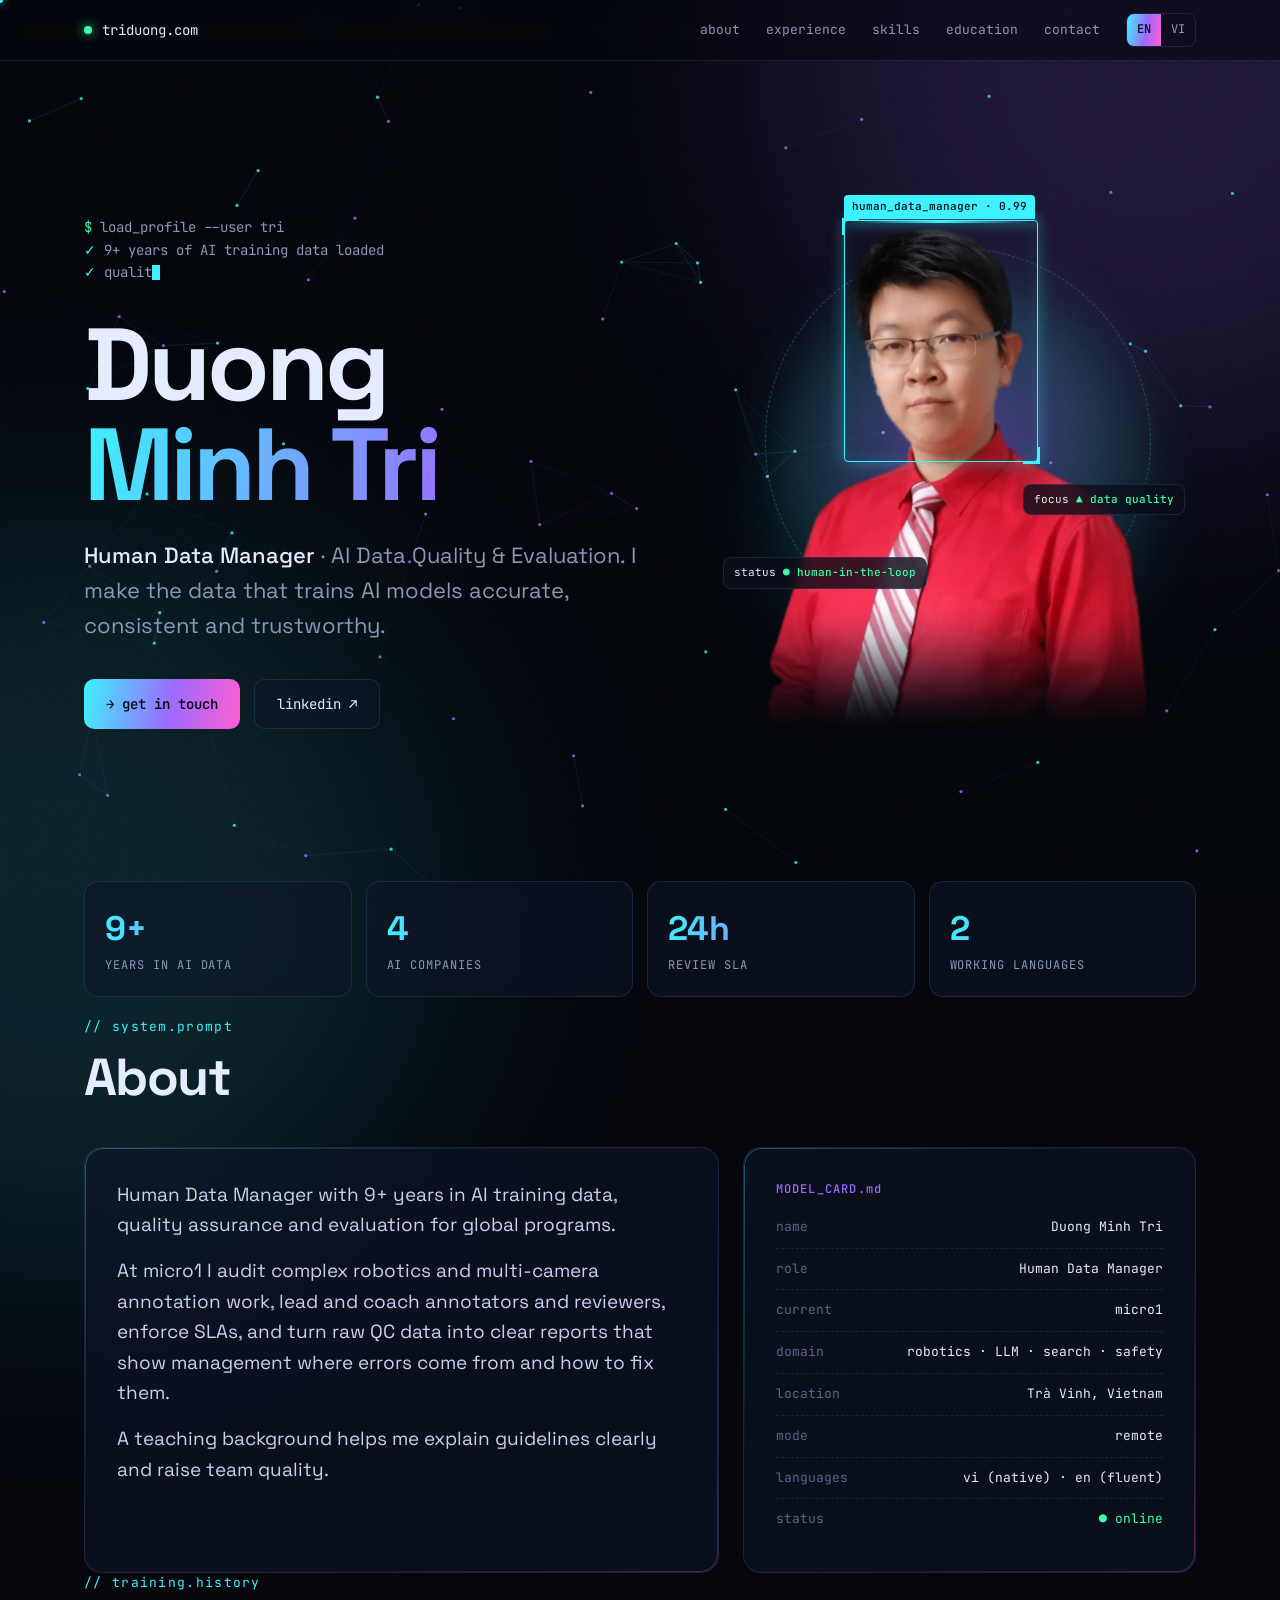
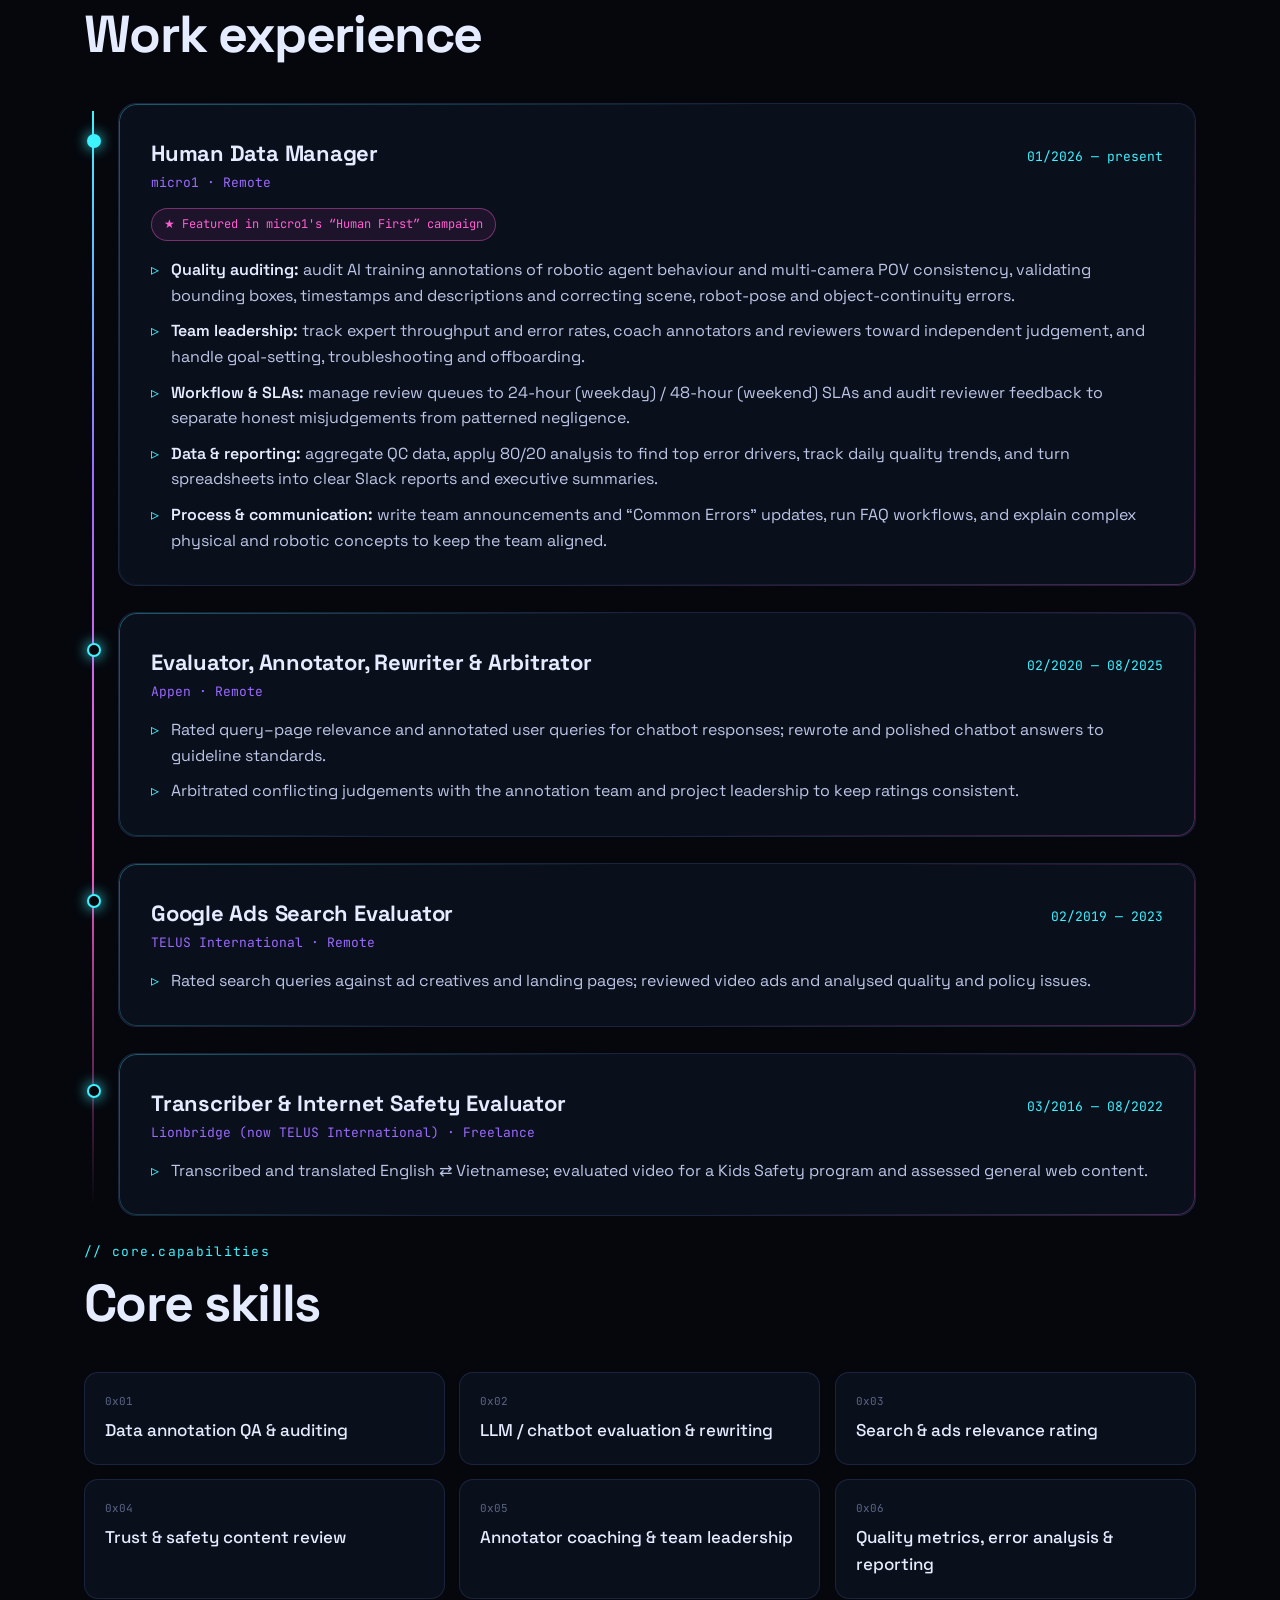
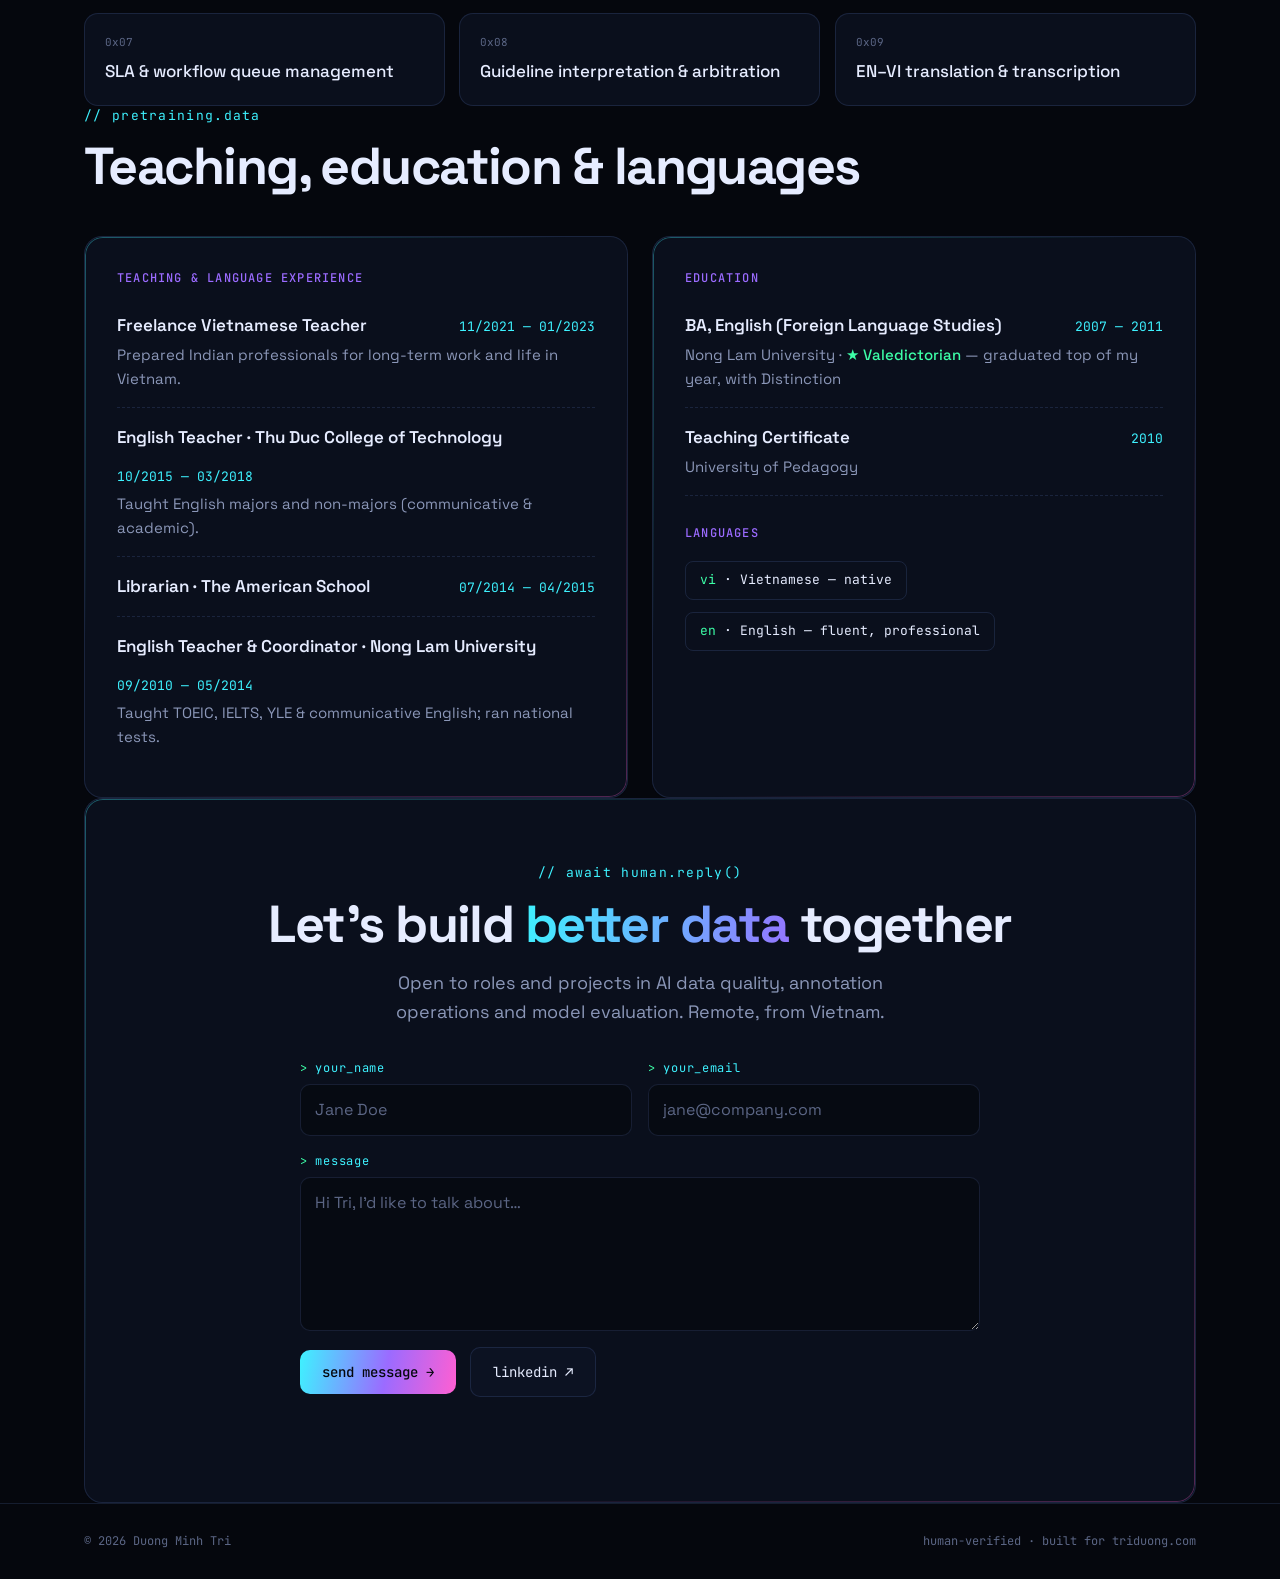
==== index.html @ 279166ba "Remove save-as-PDF button Co-Authored-By: Claude Opus 5.5 <noreply@anthropic.com> Claude-Session: ht" ====
<!doctype html>
<html lang="en">
<head>
<meta charset="utf-8">
<meta name="viewport" content="width=device-width, initial-scale=1">
<title>Duong Minh Tri · Human Data Manager</title>
<meta name="description" content="Duong Minh Tri — Human Data Manager specialising in AI training data quality, annotation auditing and LLM evaluation. 9+ years with global AI programs.">
<meta property="og:title" content="Duong Minh Tri · Human Data Manager">
<meta property="og:description" content="AI data quality & evaluation. 9+ years making training data trustworthy.">
<meta property="og:url" content="https://triduong.com/">
<meta property="og:type" content="profile">
<meta property="og:image" content="https://triduong.com/img/og.jpg">
<meta name="twitter:card" content="summary_large_image">
<meta name="theme-color" content="#05070d">
<link rel="canonical" href="https://triduong.com/">
<link rel="alternate" hreflang="en" href="https://triduong.com/">
<link rel="alternate" hreflang="vi" href="https://triduong.com/?lang=vi">
<link rel="icon" href="/favicon.svg" type="image/svg+xml">
<link rel="preload" href="/img/tri.webp" as="image" type="image/webp">
<link rel="preconnect" href="https://fonts.googleapis.com">
<link rel="preconnect" href="https://fonts.gstatic.com" crossorigin>
<link href="https://fonts.googleapis.com/css2?family=Space+Grotesk:wght@400;500;600;700&family=JetBrains+Mono:wght@400;500&display=swap&subset=vietnamese" rel="stylesheet">
<style>
:root{
  --bg:#05070d; --panel:rgba(16,22,40,.62); --line:rgba(120,160,255,.14);
  --text:#e6ecff; --muted:#8b97b8; --dim:#5b6685;
  --cyan:#3ef2ff; --violet:#9b6bff; --pink:#ff5fd2; --green:#3dffa8;
  --grad:linear-gradient(100deg,var(--cyan),var(--violet) 55%,var(--pink));
  --mono:'JetBrains Mono',ui-monospace,monospace; --sans:'Space Grotesk',system-ui,sans-serif;
}
*{box-sizing:border-box;margin:0;padding:0}
html{scroll-behavior:smooth}
body{background:var(--bg);color:var(--text);font-family:var(--sans);line-height:1.6;overflow-x:hidden;-webkit-font-smoothing:antialiased}
::selection{background:var(--violet);color:#fff}
a{color:inherit;text-decoration:none}
#net{position:fixed;inset:0;z-index:0;pointer-events:none}
#fx{position:fixed;inset:0;z-index:60;pointer-events:none;mix-blend-mode:screen}
.glow{position:fixed;width:60vmax;height:60vmax;border-radius:50%;filter:blur(120px);opacity:.18;z-index:0;pointer-events:none}
.glow.a{background:var(--violet);top:-25vmax;right:-20vmax}
.glow.b{background:var(--cyan);bottom:-30vmax;left:-25vmax;opacity:.12}
.grain{position:fixed;inset:0;z-index:1;pointer-events:none;opacity:.05;background-image:url("data:image/svg+xml,%3Csvg xmlns='http://www.w3.org/2000/svg' width='120' height='120'%3E%3Cfilter id='n'%3E%3CfeTurbulence baseFrequency='.9'/%3E%3C/filter%3E%3Crect width='120' height='120' filter='url(%23n)'/%3E%3C/svg%3E")}
main,nav,footer{position:relative;z-index:2}
.wrap{max-width:1160px;margin:0 auto;padding:0 24px}

/* cursor follower (fine pointers only) */
.ring,.cdot{position:fixed;top:0;left:0;z-index:70;pointer-events:none;border-radius:50%;opacity:0;transition:opacity .3s,width .25s,height .25s,margin .25s,border-color .25s,background .25s}
.ring{width:38px;height:38px;margin:-19px 0 0 -19px;border:1.5px solid rgba(62,242,255,.7);box-shadow:0 0 18px rgba(62,242,255,.35),inset 0 0 12px rgba(155,107,255,.25)}
.cdot{width:6px;height:6px;margin:-3px 0 0 -3px;background:var(--cyan);box-shadow:0 0 10px var(--cyan)}
body.has-cursor .ring,body.has-cursor .cdot{opacity:1}
body.hovering .ring{width:64px;height:64px;margin:-32px 0 0 -32px;border-color:var(--pink);background:rgba(255,95,210,.08)}

/* nav */
nav{position:sticky;top:0;backdrop-filter:blur(14px);background:rgba(5,7,13,.55);border-bottom:1px solid var(--line)}
nav .wrap{display:flex;align-items:center;justify-content:space-between;height:60px;gap:16px}
.logo{font-family:var(--mono);font-size:14px;display:flex;align-items:center;gap:10px}
.logo .dot{width:8px;height:8px;border-radius:50%;background:var(--green);box-shadow:0 0 12px var(--green);animation:pulse 2s infinite}
@keyframes pulse{50%{opacity:.35}}
.navr{display:flex;align-items:center;gap:26px}
.links{display:flex;gap:26px;font-family:var(--mono);font-size:13px;color:var(--muted)}
.links a:hover{color:var(--cyan)}
.lang-sw{display:flex;border:1px solid var(--line);border-radius:8px;overflow:hidden;font-family:var(--mono);font-size:12px}
.lang-sw button{background:none;border:0;color:var(--muted);padding:6px 10px;cursor:pointer;font:inherit}
.lang-sw button[aria-pressed="true"]{background:var(--grad);color:#05070d;font-weight:500}
@media(max-width:820px){.links{display:none}}

/* hero */
.hero{min-height:calc(100vh - 60px);display:grid;grid-template-columns:1.25fr 1fr;gap:40px;align-items:center;padding:56px 24px 72px}
.term{font-family:var(--mono);font-size:14px;color:var(--muted);margin-bottom:26px;min-height:5.2em}
.term .p{color:var(--green)} .term .ok{color:var(--cyan)}
.caret{display:inline-block;width:8px;height:1.1em;background:var(--cyan);vertical-align:-3px;animation:blink 1s steps(1) infinite}
@keyframes blink{50%{opacity:0}}
h1{font-size:clamp(48px,8vw,104px);line-height:.98;font-weight:700;letter-spacing:-.04em}
.grad{background:var(--grad);-webkit-background-clip:text;background-clip:text;color:transparent;background-size:200% auto;animation:shift 8s linear infinite}
@keyframes shift{to{background-position:200% center}}
.role{margin-top:22px;font-size:clamp(17px,2.1vw,22px);color:var(--muted);max-width:620px}
.role b{color:var(--text);font-weight:500}
.cta{display:flex;gap:14px;flex-wrap:wrap;margin-top:36px}
.btn{font-family:var(--mono);font-size:14px;padding:13px 22px;border-radius:10px;border:1px solid var(--line);background:var(--panel);transition:box-shadow .25s,border-color .25s,transform .2s ease-out;display:inline-flex;gap:10px;align-items:center;will-change:transform}
.btn:hover{border-color:var(--cyan);box-shadow:0 0 24px rgba(62,242,255,.25)}
.btn.primary{background:var(--grad);color:#05070d;border:0;font-weight:500}
.btn.primary:hover{box-shadow:0 0 34px rgba(155,107,255,.55)}

/* portrait with annotation box */
.photo{position:relative;justify-self:center;width:min(420px,100%);aspect-ratio:531/666;transform-style:preserve-3d;transition:transform .2s ease-out}
.photo .halo{position:absolute;inset:12% 4% 0;border-radius:50% 50% 24px 24px;background:radial-gradient(circle at 50% 40%,rgba(155,107,255,.55),rgba(62,242,255,.18) 45%,transparent 70%);filter:blur(30px)}
.photo .orbit{position:absolute;left:50%;top:44%;width:92%;aspect-ratio:1;translate:-50% -50%;border-radius:50%;border:1px dashed rgba(62,242,255,.3);animation:spin 40s linear infinite}
.photo .orbit::after{content:"";position:absolute;top:-5px;left:50%;width:10px;height:10px;border-radius:50%;background:var(--pink);box-shadow:0 0 14px var(--pink)}
@keyframes spin{to{rotate:360deg}}
.photo img{position:relative;width:100%;height:100%;object-fit:contain;display:block}
.bbox{position:absolute;left:23%;top:2%;width:46%;height:46%;border:1.5px solid var(--cyan);border-radius:4px;box-shadow:0 0 16px rgba(62,242,255,.35),inset 0 0 16px rgba(62,242,255,.12);transform:translateZ(40px)}
.bbox::before,.bbox::after{content:"";position:absolute;width:14px;height:14px;border:3px solid var(--cyan)}
.bbox::before{top:-3px;left:-3px;border-right:0;border-bottom:0}
.bbox::after{bottom:-3px;right:-3px;border-left:0;border-top:0}
.bbox .lbl{position:absolute;top:-26px;left:-1.5px;font-family:var(--mono);font-size:11px;background:var(--cyan);color:#05070d;padding:3px 8px;border-radius:4px 4px 0 0;white-space:nowrap;font-weight:500}
.bbox .scan{position:absolute;left:0;right:0;height:2px;background:linear-gradient(90deg,transparent,var(--cyan),transparent);box-shadow:0 0 12px var(--cyan);animation:scan 3s ease-in-out infinite}
@keyframes scan{0%,100%{top:4%}50%{top:94%}}
.chip{position:absolute;font-family:var(--mono);font-size:11px;padding:6px 10px;border-radius:8px;background:rgba(10,14,26,.8);border:1px solid var(--line);backdrop-filter:blur(8px);white-space:nowrap;transform:translateZ(60px)}
.chip b{color:var(--green);font-weight:500}
.chip.c1{right:-4%;top:52%} .chip.c2{left:-6%;top:66%}
@media(max-width:900px){
  .hero{grid-template-columns:1fr;min-height:0;padding-top:36px;gap:8px}
  .photo{order:-1;width:min(300px,78%)}
  .chip.c1{right:-8%} .chip.c2{left:-10%}
}

/* stats */
.stats{display:grid;grid-template-columns:repeat(4,1fr);gap:14px;margin-top:-20px;margin-bottom:20px}
.stat{padding:20px;border:1px solid var(--line);border-radius:14px;background:var(--panel);backdrop-filter:blur(8px);position:relative;overflow:hidden}
.stat .n{font-size:34px;font-weight:700;background:var(--grad);-webkit-background-clip:text;background-clip:text;color:transparent}
.stat .l{font-family:var(--mono);font-size:12px;color:var(--muted);text-transform:uppercase;letter-spacing:.08em}
@media(max-width:720px){.stats{grid-template-columns:repeat(2,1fr);margin-top:0}}

/* spotlight that follows the cursor on panels */
.spot::after{content:"";position:absolute;inset:0;border-radius:inherit;pointer-events:none;opacity:0;transition:opacity .3s;background:radial-gradient(420px circle at var(--mx,50%) var(--my,50%),rgba(62,242,255,.10),rgba(155,107,255,.06) 35%,transparent 60%)}
.spot:hover::after{opacity:1}

/* sections */
section{padding:90px 0}
.tag{font-family:var(--mono);font-size:13px;color:var(--cyan);letter-spacing:.1em;margin-bottom:12px}
.tag::before{content:"// "}
h2{font-size:clamp(32px,5vw,52px);letter-spacing:-.03em;line-height:1.1;margin-bottom:40px}
.card{border:1px solid var(--line);border-radius:18px;background:var(--panel);backdrop-filter:blur(10px);padding:32px;position:relative;overflow:hidden}
.card::before{content:"";position:absolute;inset:0;border-radius:inherit;padding:1px;background:linear-gradient(140deg,rgba(62,242,255,.35),transparent 40%,transparent 60%,rgba(255,95,210,.3));-webkit-mask:linear-gradient(#000 0 0) content-box,linear-gradient(#000 0 0);-webkit-mask-composite:xor;mask-composite:exclude;pointer-events:none}

.about{display:grid;grid-template-columns:1.4fr 1fr;gap:24px}
.about p{font-size:19px;color:#c7d0ee}
.about p + p{margin-top:16px}
.spec{font-family:var(--mono);font-size:13px}
.spec .row{display:flex;justify-content:space-between;gap:16px;padding:10px 0;border-bottom:1px dashed var(--line)}
.spec .row:last-child{border:0}
.spec .k{color:var(--dim)} .spec .v{color:var(--text);text-align:right}
.spec h3{font-family:var(--mono);font-size:12px;color:var(--violet);margin-bottom:8px;font-weight:500;letter-spacing:.1em}
@media(max-width:860px){.about{grid-template-columns:1fr}}

.tl{position:relative;padding-left:34px}
.tl::before{content:"";position:absolute;left:8px;top:8px;bottom:8px;width:2px;background:linear-gradient(var(--cyan),var(--violet),var(--pink),transparent)}
.job{margin-bottom:26px;overflow:visible}
.job .node{position:absolute;left:-32px;top:30px;width:14px;height:14px;border-radius:50%;background:var(--bg);border:2px solid var(--cyan);box-shadow:0 0 14px var(--cyan)}
.job.now .node{background:var(--cyan);animation:pulse 2s infinite}
.job-h{display:flex;justify-content:space-between;gap:16px;flex-wrap:wrap;align-items:baseline}
.job h3{font-size:22px;letter-spacing:-.01em}
.when{font-family:var(--mono);font-size:13px;color:var(--cyan);white-space:nowrap}
.org{font-family:var(--mono);font-size:13px;color:var(--violet);margin:2px 0 14px}
.badge{display:inline-flex;gap:8px;align-items:center;font-family:var(--mono);font-size:12px;padding:6px 12px;border-radius:999px;border:1px solid rgba(255,95,210,.4);color:var(--pink);background:rgba(255,95,210,.08);margin-bottom:16px}
.job ul{list-style:none;display:grid;gap:10px}
.job li{color:#bcc6e6;padding-left:20px;position:relative}
.job li::before{content:"▹";position:absolute;left:0;color:var(--cyan)}
.job li b{color:var(--text);font-weight:600}

.skills{display:grid;grid-template-columns:repeat(3,1fr);gap:14px}
.skill{padding:20px;border:1px solid var(--line);border-radius:14px;background:var(--panel);transition:border-color .3s,box-shadow .3s,transform .2s ease-out;position:relative;overflow:hidden;will-change:transform}
.skill:hover{border-color:rgba(62,242,255,.5);box-shadow:0 10px 40px -10px rgba(62,242,255,.3)}
.skill .i{font-family:var(--mono);font-size:11px;color:var(--dim)}
.skill .t{font-size:17px;font-weight:500;margin-top:6px}
@media(max-width:860px){.skills{grid-template-columns:repeat(2,1fr)}}
@media(max-width:520px){.skills{grid-template-columns:1fr}}

.two{display:grid;grid-template-columns:1fr 1fr;gap:24px}
@media(max-width:860px){.two{grid-template-columns:1fr}}
.mini{padding:16px 0;border-bottom:1px dashed var(--line)}
.mini:last-child{border:0}
.mini h4{font-size:17px;font-weight:600}
.mini p{color:var(--muted);font-size:15px;margin-top:4px}
.langs{display:flex;gap:12px;flex-wrap:wrap;margin-top:18px}
.lang{font-family:var(--mono);font-size:13px;padding:8px 14px;border-radius:8px;border:1px solid var(--line)}
.lang span{color:var(--green)}

.contact{text-align:center;padding:64px 32px}
.contact h2{margin-bottom:16px}
.contact p{color:var(--muted);max-width:560px;margin:0 auto 32px;font-size:18px}
.cform{max-width:680px;margin:0 auto;text-align:left;display:grid;gap:16px}
.cform .hp{position:absolute;left:-9999px;width:1px;height:1px;overflow:hidden}
.frow{display:grid;grid-template-columns:1fr 1fr;gap:16px}
@media(max-width:600px){.frow{grid-template-columns:1fr}.contact{padding:44px 20px}}
.fld{display:grid;gap:6px}
.fl{font-family:var(--mono);font-size:12px;color:var(--cyan);letter-spacing:.06em}
.fl::before{content:"> ";color:var(--green)}
.fld input,.fld textarea{width:100%;font:inherit;font-size:16px;color:var(--text);background:rgba(5,7,13,.6);border:1px solid var(--line);border-radius:10px;padding:12px 14px;outline:none;transition:border-color .2s,box-shadow .2s;resize:vertical}
.fld input::placeholder,.fld textarea::placeholder{color:var(--dim)}
.fld input:focus,.fld textarea:focus{border-color:var(--cyan);box-shadow:0 0 0 3px rgba(62,242,255,.15),0 0 24px rgba(62,242,255,.15)}
.fact{display:flex;gap:14px;flex-wrap:wrap;align-items:center}
.fact button{cursor:pointer}
.fact button[disabled]{opacity:.6;cursor:wait}
.fstatus{font-family:var(--mono);font-size:14px;min-height:1.4em;margin:0!important;max-width:none!important;text-align:left}
.fstatus.ok{color:var(--green)} .fstatus.err{color:var(--pink)}

footer{border-top:1px solid var(--line);padding:28px 0;font-family:var(--mono);font-size:12px;color:var(--dim)}
footer .wrap{display:flex;justify-content:space-between;flex-wrap:wrap;gap:10px}

.reveal{opacity:0;transform:translateY(24px);transition:opacity .8s ease,transform .8s ease}
.reveal.in{opacity:1;transform:none}
@media(prefers-reduced-motion:reduce){*{animation:none!important;transition:none!important}.reveal{opacity:1;transform:none}}

@media print{
  #net,#fx,.ring,.cdot,.glow,.grain,nav,.cta,.term,.photo .orbit,.photo .halo,.bbox,.chip{display:none!important}
  body{background:#fff;color:#000}
  .hero{grid-template-columns:1fr 160px;min-height:0;padding:0}
  .photo{width:160px;order:0}
  .card,.stat,.skill{background:#fff;border-color:#ccc}
  .reveal{opacity:1;transform:none}
  section{padding:24px 0}
  .grad,.stat .n{color:#000;-webkit-text-fill-color:#000}
  .job li,.about p{color:#222}
}
</style>
</head>
<body>
<canvas id="net" aria-hidden="true"></canvas>
<canvas id="fx" aria-hidden="true"></canvas>
<div class="ring" aria-hidden="true"></div><div class="cdot" aria-hidden="true"></div>
<div class="glow a"></div><div class="glow b"></div><div class="grain"></div>

<nav>
  <div class="wrap">
    <a href="#top" class="logo"><span class="dot"></span>triduong.com</a>
    <div class="navr">
      <div class="links">
        <a href="#about" data-i18n="nav.about">about</a><a href="#experience" data-i18n="nav.exp">experience</a><a href="#skills" data-i18n="nav.skills">skills</a><a href="#education" data-i18n="nav.edu">education</a><a href="#contact" data-i18n="nav.contact">contact</a>
      </div>
      <div class="lang-sw" role="group" aria-label="Language">
        <button type="button" data-lang="en" aria-pressed="true">EN</button><button type="button" data-lang="vi" aria-pressed="false">VI</button>
      </div>
    </div>
  </div>
</nav>

<main id="top">
  <header class="wrap hero">
    <div>
      <div class="term" id="term" aria-hidden="true"></div>
      <h1 data-i18n="name">Duong<br><span class="grad">Minh Tri</span></h1>
      <p class="role" data-i18n="role"><b>Human Data Manager</b> · AI Data Quality &amp; Evaluation. I make the data that trains AI models accurate, consistent and trustworthy.</p>
      <div class="cta">
        <a class="btn primary mag" href="#contact" data-i18n="cta.contact">→ get in touch</a>
        <a class="btn mag" href="https://www.linkedin.com/in/tri2212" target="_blank" rel="noopener">linkedin ↗</a>
      </div>
    </div>
    <div class="photo" id="photo">
      <div class="halo"></div><div class="orbit"></div>
      <img src="/img/tri.webp" width="531" height="666" alt="Portrait of Duong Minh Tri" data-i18n-alt="photo.alt">
      <div class="bbox" aria-hidden="true"><span class="lbl">human_data_manager · 0.99</span><span class="scan"></span></div>
      <div class="chip c1" aria-hidden="true">focus <b>▲ data quality</b></div>
      <div class="chip c2" aria-hidden="true">status <b>● human-in-the-loop</b></div>
    </div>
  </header>

  <div class="wrap stats">
    <div class="stat spot"><div class="n" data-count="9" data-suffix="+">0</div><div class="l" data-i18n="stat.years">years in AI data</div></div>
    <div class="stat spot"><div class="n" data-count="4">0</div><div class="l" data-i18n="stat.cos">AI companies</div></div>
    <div class="stat spot"><div class="n" data-count="24" data-suffix="h">0</div><div class="l" data-i18n="stat.sla">review SLA</div></div>
    <div class="stat spot"><div class="n" data-count="2">0</div><div class="l" data-i18n="stat.langs">working languages</div></div>
  </div>

  <section id="about" class="wrap">
    <div class="tag">system.prompt</div>
    <h2 class="scr" data-i18n="h.about">About</h2>
    <div class="about">
      <div class="card spot reveal">
        <p data-i18n="about.1">Human Data Manager with 9+ years in AI training data, quality assurance and evaluation for global programs.</p>
        <p data-i18n="about.2">At micro1 I audit complex robotics and multi-camera annotation work, lead and coach annotators and reviewers, enforce SLAs, and turn raw QC data into clear reports that show management where errors come from and how to fix them.</p>
        <p data-i18n="about.3">A teaching background helps me explain guidelines clearly and raise team quality.</p>
      </div>
      <div class="card spec spot reveal">
        <h3>MODEL_CARD.md</h3>
        <div class="row"><span class="k">name</span><span class="v" data-i18n="mc.name">Duong Minh Tri</span></div>
        <div class="row"><span class="k">role</span><span class="v">Human Data Manager</span></div>
        <div class="row"><span class="k">current</span><span class="v">micro1</span></div>
        <div class="row"><span class="k">domain</span><span class="v">robotics · LLM · search · safety</span></div>
        <div class="row"><span class="k">location</span><span class="v" data-i18n="mc.loc">Trà Vinh, Vietnam</span></div>
        <div class="row"><span class="k">mode</span><span class="v" data-i18n="mc.mode">remote</span></div>
        <div class="row"><span class="k">languages</span><span class="v" data-i18n="mc.langs">vi (native) · en (fluent)</span></div>
        <div class="row"><span class="k">status</span><span class="v" style="color:var(--green)" data-i18n="mc.status">● online</span></div>
      </div>
    </div>
  </section>

  <section id="experience" class="wrap">
    <div class="tag">training.history</div>
    <h2 class="scr" data-i18n="h.exp">Work experience</h2>
    <div class="tl">
      <article class="job now card spot reveal"><span class="node"></span>
        <div class="job-h"><h3>Human Data Manager</h3><span class="when" data-i18n="j1.when">01/2026 — present</span></div>
        <div class="org" data-i18n="j1.org">micro1 · Remote</div>
        <div class="badge" data-i18n="j1.badge">★ Featured in micro1's “Human First” campaign</div>
        <ul>
          <li data-i18n="j1.1"><b>Quality auditing:</b> audit AI training annotations of robotic agent behaviour and multi-camera POV consistency, validating bounding boxes, timestamps and descriptions and correcting scene, robot-pose and object-continuity errors.</li>
          <li data-i18n="j1.2"><b>Team leadership:</b> track expert throughput and error rates, coach annotators and reviewers toward independent judgement, and handle goal-setting, troubleshooting and offboarding.</li>
          <li data-i18n="j1.3"><b>Workflow &amp; SLAs:</b> manage review queues to 24-hour (weekday) / 48-hour (weekend) SLAs and audit reviewer feedback to separate honest misjudgements from patterned negligence.</li>
          <li data-i18n="j1.4"><b>Data &amp; reporting:</b> aggregate QC data, apply 80/20 analysis to find top error drivers, track daily quality trends, and turn spreadsheets into clear Slack reports and executive summaries.</li>
          <li data-i18n="j1.5"><b>Process &amp; communication:</b> write team announcements and “Common Errors” updates, run FAQ workflows, and explain complex physical and robotic concepts to keep the team aligned.</li>
        </ul>
      </article>
      <article class="job card spot reveal"><span class="node"></span>
        <div class="job-h"><h3 data-i18n="j2.title">Evaluator, Annotator, Rewriter &amp; Arbitrator</h3><span class="when">02/2020 — 08/2025</span></div>
        <div class="org" data-i18n="j2.org">Appen · Remote</div>
        <ul>
          <li data-i18n="j2.1">Rated query–page relevance and annotated user queries for chatbot responses; rewrote and polished chatbot answers to guideline standards.</li>
          <li data-i18n="j2.2">Arbitrated conflicting judgements with the annotation team and project leadership to keep ratings consistent.</li>
        </ul>
      </article>
      <article class="job card spot reveal"><span class="node"></span>
        <div class="job-h"><h3 data-i18n="j3.title">Google Ads Search Evaluator</h3><span class="when">02/2019 — 2023</span></div>
        <div class="org" data-i18n="j3.org">TELUS International · Remote</div>
        <ul>
          <li data-i18n="j3.1">Rated search queries against ad creatives and landing pages; reviewed video ads and analysed quality and policy issues.</li>
        </ul>
      </article>
      <article class="job card spot reveal"><span class="node"></span>
        <div class="job-h"><h3 data-i18n="j4.title">Transcriber &amp; Internet Safety Evaluator</h3><span class="when">03/2016 — 08/2022</span></div>
        <div class="org" data-i18n="j4.org">Lionbridge (now TELUS International) · Freelance</div>
        <ul>
          <li data-i18n="j4.1">Transcribed and translated English ⇄ Vietnamese; evaluated video for a Kids Safety program and assessed general web content.</li>
        </ul>
      </article>
    </div>
  </section>

  <section id="skills" class="wrap">
    <div class="tag">core.capabilities</div>
    <h2 class="scr" data-i18n="h.skills">Core skills</h2>
    <div class="skills" id="skillGrid"></div>
  </section>

  <section id="education" class="wrap">
    <div class="tag">pretraining.data</div>
    <h2 class="scr" data-i18n="h.edu">Teaching, education &amp; languages</h2>
    <div class="two">
      <div class="card spot reveal">
        <div class="spec"><h3 data-i18n="t.head">TEACHING &amp; LANGUAGE EXPERIENCE</h3></div>
        <div class="mini"><div class="job-h"><h4 data-i18n="t1.title">Freelance Vietnamese Teacher</h4><span class="when">11/2021 — 01/2023</span></div><p data-i18n="t1.d">Prepared Indian professionals for long-term work and life in Vietnam.</p></div>
        <div class="mini"><div class="job-h"><h4 data-i18n="t2.title">English Teacher · Thu Duc College of Technology</h4><span class="when">10/2015 — 03/2018</span></div><p data-i18n="t2.d">Taught English majors and non-majors (communicative &amp; academic).</p></div>
        <div class="mini"><div class="job-h"><h4 data-i18n="t3.title">Librarian · The American School</h4><span class="when">07/2014 — 04/2015</span></div></div>
        <div class="mini"><div class="job-h"><h4 data-i18n="t4.title">English Teacher &amp; Coordinator · Nong Lam University</h4><span class="when">09/2010 — 05/2014</span></div><p data-i18n="t4.d">Taught TOEIC, IELTS, YLE &amp; communicative English; ran national tests.</p></div>
      </div>
      <div class="card spot reveal">
        <div class="spec"><h3 data-i18n="e.head">EDUCATION</h3></div>
        <div class="mini"><div class="job-h"><h4 data-i18n="e1.title">BA, English (Foreign Language Studies)</h4><span class="when">2007 — 2011</span></div><p data-i18n="e1.d">Nong Lam University · <b style="color:var(--green);font-weight:500">★ Valedictorian</b> — graduated top of my year, with Distinction</p></div>
        <div class="mini"><div class="job-h"><h4 data-i18n="e2.title">Teaching Certificate</h4><span class="when">2010</span></div><p data-i18n="e2.d">University of Pedagogy</p></div>
        <div class="spec" style="margin-top:28px"><h3 data-i18n="l.head">LANGUAGES</h3></div>
        <div class="langs">
          <div class="lang" data-i18n="l.vi"><span>vi</span> · Vietnamese — native</div>
          <div class="lang" data-i18n="l.en"><span>en</span> · English — fluent, professional</div>
        </div>
      </div>
    </div>
  </section>

  <section id="contact" class="wrap">
    <div class="card contact spot reveal">
      <div class="tag">await human.reply()</div>
      <h2 data-i18n="c.h">Let's build <span class="grad">better data</span> together</h2>
      <p data-i18n="c.p">Open to roles and projects in AI data quality, annotation operations and model evaluation. Remote, from Vietnam.</p>
      <form class="cform" name="contact" method="POST" data-netlify="true" netlify-honeypot="bot-field" id="cform">
        <input type="hidden" name="form-name" value="contact">
        <input type="hidden" name="subject" value="New message from triduong.com">
        <p class="hp"><label>Don’t fill this out: <input name="bot-field" tabindex="-1" autocomplete="off"></label></p>
        <div class="frow">
          <label class="fld"><span class="fl" data-i18n="f.name">your_name</span><input type="text" name="name" required maxlength="120" autocomplete="name" data-i18n-ph="f.name.ph" placeholder="Jane Doe"></label>
          <label class="fld"><span class="fl" data-i18n="f.email">your_email</span><input type="email" name="email" required maxlength="200" autocomplete="email" data-i18n-ph="f.email.ph" placeholder="jane@company.com"></label>
        </div>
        <label class="fld"><span class="fl" data-i18n="f.msg">message</span><textarea name="message" required rows="5" maxlength="5000" data-i18n-ph="f.msg.ph" placeholder="Hi Tri, I'd like to talk about…"></textarea></label>
        <div class="fact">
          <button type="submit" class="btn primary mag" data-i18n="f.send">send message →</button>
          <a class="btn mag" href="https://www.linkedin.com/in/tri2212" target="_blank" rel="noopener">linkedin ↗</a>
        </div>
        <p class="fstatus" id="fstatus" role="status" aria-live="polite"></p>
      </form>
    </div>
  </section>
</main>

<footer>
  <div class="wrap"><span>© <span id="yr"></span> <span data-i18n="mc.name">Duong Minh Tri</span></span><span data-i18n="foot">human-verified · built for triduong.com</span></div>
</footer>

<script>
(function(){
var reduce=matchMedia('(prefers-reduced-motion: reduce)').matches;
var fine=matchMedia('(hover: hover) and (pointer: fine)').matches;
function store(k,v){try{if(v===undefined)return localStorage.getItem(k);localStorage.setItem(k,v)}catch(e){return null}}

document.getElementById('yr').textContent=new Date().getFullYear();

/* ---------- i18n ---------- */
var VI={
 'nav.about':'giới thiệu','nav.exp':'kinh nghiệm','nav.skills':'kỹ năng','nav.edu':'học vấn','nav.contact':'liên hệ',
 'name':'Dương<br><span class="grad">Minh Trí</span>',
 'role':'<b>Human Data Manager</b> · Chất lượng &amp; Đánh giá Dữ liệu AI. Tôi giúp dữ liệu huấn luyện AI trở nên chính xác, nhất quán và đáng tin cậy.',
 'cta.contact':'→ liên hệ với tôi',
 'stat.years':'năm với dữ liệu AI','stat.cos':'công ty AI','stat.sla':'SLA kiểm duyệt','stat.langs':'ngôn ngữ làm việc',
 'h.about':'Giới thiệu',
 'about.1':'Human Data Manager với hơn 9 năm kinh nghiệm về dữ liệu huấn luyện AI, đảm bảo chất lượng và đánh giá cho các chương trình toàn cầu.',
 'about.2':'Tại micro1, tôi kiểm định các tác vụ gán nhãn phức tạp về robot và đa camera, dẫn dắt và huấn luyện đội ngũ gán nhãn và kiểm duyệt, đảm bảo SLA, đồng thời biến dữ liệu QC thô thành báo cáo rõ ràng, giúp ban quản lý thấy lỗi phát sinh từ đâu và cách khắc phục.',
 'about.3':'Nền tảng giảng dạy giúp tôi truyền đạt hướng dẫn rõ ràng và nâng cao chất lượng của cả đội.',
 'mc.name':'Dương Minh Trí','mc.loc':'Trà Vinh, Việt Nam','mc.mode':'làm việc từ xa','mc.langs':'vi (bản ngữ) · en (thành thạo)','mc.status':'● đang hoạt động',
 'h.exp':'Kinh nghiệm làm việc',
 'j1.when':'01/2026 — nay','j1.org':'micro1 · Từ xa','j1.badge':'★ Được chọn xuất hiện trong chiến dịch “Human First” của micro1',
 'j1.1':'<b>Kiểm định chất lượng:</b> kiểm định dữ liệu gán nhãn huấn luyện AI về hành vi của tác tử robot và tính nhất quán góc nhìn đa camera; xác thực bounding box, mốc thời gian và mô tả, đồng thời sửa lỗi về bối cảnh, tư thế robot và tính liên tục của vật thể.',
 'j1.2':'<b>Lãnh đạo đội ngũ:</b> theo dõi năng suất và tỷ lệ lỗi của chuyên gia, huấn luyện người gán nhãn và kiểm duyệt viên để tự đưa ra phán đoán độc lập; phụ trách đặt mục tiêu, xử lý vướng mắc và offboarding.',
 'j1.3':'<b>Vận hành &amp; SLA:</b> quản lý hàng đợi kiểm duyệt theo SLA 24 giờ (ngày thường) / 48 giờ (cuối tuần) và rà soát phản hồi của kiểm duyệt viên để phân biệt sai sót vô ý với sự cẩu thả có hệ thống.',
 'j1.4':'<b>Dữ liệu &amp; báo cáo:</b> tổng hợp dữ liệu QC, áp dụng phân tích 80/20 để tìm nguyên nhân gây lỗi chính, theo dõi xu hướng chất lượng hằng ngày và biến bảng tính thành báo cáo Slack cùng bản tóm tắt dễ hiểu cho lãnh đạo.',
 'j1.5':'<b>Quy trình &amp; giao tiếp:</b> soạn thông báo cho đội và bản cập nhật “Lỗi thường gặp”, vận hành quy trình FAQ, giải thích các khái niệm vật lý và robot phức tạp để cả đội luôn thống nhất.',
 'j2.title':'Đánh giá viên, Gán nhãn, Biên tập &amp; Phân xử','j2.org':'Appen · Từ xa',
 'j2.1':'Đánh giá mức độ liên quan giữa truy vấn và trang web, gán nhãn truy vấn người dùng cho phản hồi chatbot; viết lại và trau chuốt câu trả lời của chatbot theo tiêu chuẩn hướng dẫn.',
 'j2.2':'Phân xử các đánh giá mâu thuẫn cùng đội gán nhãn và ban lãnh đạo dự án để đảm bảo tính nhất quán.',
 'j3.title':'Đánh giá viên Tìm kiếm Google Ads','j3.org':'TELUS International · Từ xa',
 'j3.1':'Đánh giá truy vấn tìm kiếm so với mẫu quảng cáo và trang đích; xem xét quảng cáo video, phân tích các vấn đề về chất lượng và chính sách.',
 'j4.title':'Phiên âm viên &amp; Đánh giá viên An toàn Internet','j4.org':'Lionbridge (nay là TELUS International) · Tự do',
 'j4.1':'Phiên âm và dịch Anh ⇄ Việt; đánh giá video cho chương trình An toàn cho Trẻ em và đánh giá nội dung web nói chung.',
 'h.skills':'Kỹ năng cốt lõi',
 'h.edu':'Giảng dạy, học vấn &amp; ngôn ngữ','t.head':'KINH NGHIỆM GIẢNG DẠY &amp; NGÔN NGỮ',
 't1.title':'Giáo viên tiếng Việt tự do','t1.d':'Giúp các chuyên gia Ấn Độ chuẩn bị cho việc làm việc và sinh sống lâu dài tại Việt Nam.',
 't2.title':'Giáo viên tiếng Anh · Trường Cao đẳng Công nghệ Thủ Đức','t2.d':'Giảng dạy tiếng Anh cho sinh viên chuyên ngữ và không chuyên (giao tiếp &amp; học thuật).',
 't3.title':'Thủ thư · The American School',
 't4.title':'Giáo viên &amp; Điều phối viên tiếng Anh · Đại học Nông Lâm','t4.d':'Giảng dạy TOEIC, IELTS, YLE &amp; tiếng Anh giao tiếp; tổ chức các kỳ thi quốc gia.',
 'e.head':'HỌC VẤN','e1.title':'Cử nhân Ngôn ngữ Anh','e1.d':'Đại học Nông Lâm · <b style="color:var(--green);font-weight:500">★ Thủ khoa</b> tốt nghiệp',
 'e2.title':'Chứng chỉ Nghiệp vụ Sư phạm','e2.d':'Trường Đại học Sư phạm',
 'l.head':'NGÔN NGỮ','l.vi':'<span>vi</span> · Tiếng Việt — bản ngữ','l.en':'<span>en</span> · Tiếng Anh — thành thạo, chuyên nghiệp',
 'c.h':'Cùng xây dựng <span class="grad">dữ liệu tốt hơn</span>',
 'c.p':'Sẵn sàng cho các vị trí và dự án về chất lượng dữ liệu AI, vận hành gán nhãn và đánh giá mô hình. Làm việc từ xa tại Việt Nam.',
 'f.name':'họ_tên','f.email':'email','f.msg':'lời_nhắn','f.send':'gửi tin nhắn →',
 'f.name.ph':'Nguyễn Văn A','f.email.ph':'ban@congty.com','f.msg.ph':'Chào anh Trí, tôi muốn trao đổi về…','foot':'xác minh bởi con người · xây dựng cho triduong.com',
 'photo.alt':'Ảnh chân dung Dương Minh Trí'
};
var SK={
 en:['Data annotation QA & auditing','LLM / chatbot evaluation & rewriting','Search & ads relevance rating','Trust & safety content review','Annotator coaching & team leadership','Quality metrics, error analysis & reporting','SLA & workflow queue management','Guideline interpretation & arbitration','EN–VI translation & transcription'],
 vi:['Kiểm định & QA dữ liệu gán nhãn','Đánh giá & biên tập phản hồi LLM / chatbot','Đánh giá mức độ liên quan tìm kiếm & quảng cáo','Kiểm duyệt nội dung an toàn & tin cậy','Huấn luyện đội gán nhãn & lãnh đạo nhóm','Chỉ số chất lượng, phân tích lỗi & báo cáo','Quản lý SLA & hàng đợi công việc','Diễn giải hướng dẫn & phân xử','Dịch thuật & phiên âm Anh–Việt']
};
var TERM={
 en:[['<span class="p">$</span> ','load_profile --user tri'],['<span class="ok">✓</span> ','9+ years of AI training data loaded'],['<span class="ok">✓</span> ','quality checks passed · human in the loop']],
 vi:[['<span class="p">$</span> ','load_profile --user tri --lang vi'],['<span class="ok">✓</span> ','đã tải hơn 9 năm dữ liệu huấn luyện AI'],['<span class="ok">✓</span> ','kiểm tra chất lượng: đạt · con người trong vòng lặp']]
};
var META={
 en:{title:document.title,desc:document.querySelector('meta[name=description]').content},
 vi:{title:'Dương Minh Trí · Human Data Manager',desc:'Dương Minh Trí — Human Data Manager chuyên về chất lượng dữ liệu huấn luyện AI, kiểm định gán nhãn và đánh giá LLM. Hơn 9 năm làm việc với các chương trình AI toàn cầu.'}
};
var EN={};
document.querySelectorAll('[data-i18n]').forEach(function(el){EN[el.dataset.i18n]=el.innerHTML});
var img=document.querySelector('[data-i18n-alt]');EN['photo.alt']=img.alt;
document.querySelectorAll('[data-i18n-ph]').forEach(function(el){EN[el.dataset.i18nPh]=el.placeholder});

/* ---------- contact form (Netlify Forms, AJAX) ---------- */
var FMSG={
 en:{sending:'> sending…',ok:'✓ Message sent. Thank you, I’ll get back to you soon.',err:'✗ Something went wrong. Please try again, or reach me on LinkedIn.'},
 vi:{sending:'> đang gửi…',ok:'✓ Đã gửi tin nhắn. Cảm ơn bạn, tôi sẽ phản hồi sớm.',err:'✗ Có lỗi xảy ra. Vui lòng thử lại hoặc liên hệ qua LinkedIn.'}
};
var cform=document.getElementById('cform'),fstatus=document.getElementById('fstatus');
cform.addEventListener('submit',function(e){
  e.preventDefault();var btn=cform.querySelector('button[type=submit]'),t=FMSG[curLang];
  btn.disabled=true;fstatus.className='fstatus';fstatus.textContent=t.sending;
  fetch('/',{method:'POST',headers:{'Content-Type':'application/x-www-form-urlencoded'},body:new URLSearchParams(new FormData(cform)).toString()})
    .then(function(r){if(!r.ok)throw new Error(r.status);cform.reset();fstatus.className='fstatus ok';fstatus.textContent=t.ok;
      var b=btn.getBoundingClientRect();dispatchEvent(new PointerEvent('pointerdown',{clientX:b.left+b.width/2,clientY:b.top+b.height/2}));})
    .catch(function(){fstatus.className='fstatus err';fstatus.textContent=t.err;})
    .finally(function(){btn.disabled=false;});
});

var grid=document.getElementById('skillGrid');
function renderSkills(lang){
  grid.innerHTML='';
  SK[lang].forEach(function(s,i){var el=document.createElement('div');el.className='skill spot tilt reveal in';
    el.innerHTML='<div class="i">0x'+(i+1).toString(16).padStart(2,'0')+'</div><div class="t"></div>';el.querySelector('.t').textContent=s;grid.appendChild(el);});
  bindPanels(grid);
}

var termTimer,term=document.getElementById('term');
function typeTerm(lang){
  clearTimeout(termTimer);var lines=TERM[lang];
  if(reduce){term.innerHTML=lines.map(function(l){return l[0]+l[1]}).join('<br>');return;}
  (function type(li,ci,html){
    if(li>=lines.length){term.innerHTML=html+'<span class="caret"></span>';return;}
    var cur=lines[li][0]+lines[li][1].slice(0,ci);term.innerHTML=html+cur+'<span class="caret"></span>';
    if(ci<lines[li][1].length)termTimer=setTimeout(function(){type(li,ci+1,html)},li===0?40:16);
    else termTimer=setTimeout(function(){type(li+1,0,html+cur+'<br>')},300);
  })(0,0,'');
}

var curLang='en';
function setLang(lang,first){
  curLang=lang;document.documentElement.lang=lang;
  document.querySelectorAll('[data-i18n]').forEach(function(el){var k=el.dataset.i18n;el.innerHTML=lang==='vi'&&VI[k]!=null?VI[k]:EN[k]});
  img.alt=lang==='vi'?VI['photo.alt']:EN['photo.alt'];
  document.querySelectorAll('[data-i18n-ph]').forEach(function(el){var k=el.dataset.i18nPh;el.placeholder=lang==='vi'&&VI[k]?VI[k]:EN[k]});
  fstatus.textContent='';fstatus.className='fstatus';
  document.title=META[lang].title;document.querySelector('meta[name=description]').content=META[lang].desc;
  document.querySelectorAll('.lang-sw button').forEach(function(b){b.setAttribute('aria-pressed',b.dataset.lang===lang)});
  renderSkills(lang);typeTerm(lang);
  if(!first)document.querySelectorAll('h2.scr').forEach(scramble);
  var url=new URL(location.href);if(lang==='vi')url.searchParams.set('lang','vi');else url.searchParams.delete('lang');history.replaceState(null,'',url);
}
document.querySelectorAll('.lang-sw button').forEach(function(b){b.addEventListener('click',function(){store('lang',b.dataset.lang);setLang(b.dataset.lang)})});

/* ---------- text scramble ("decoding") for section titles ---------- */
var GLYPHS='▓▒░<>/\\|=+*#01ABCDEFXYZ';
function scramble(el){
  if(reduce)return;var target=el.textContent,start=performance.now(),dur=700;
  (function f(now){var p=Math.min((now-start)/dur,1),n=Math.floor(target.length*p),out=target.slice(0,n);
    for(var i=n;i<target.length;i++)out+=target[i]===' '?' ':GLYPHS[Math.random()*GLYPHS.length|0];
    el.textContent=out;if(p<1)requestAnimationFrame(f);else el.textContent=target;})(start);
}

/* ---------- counters + reveal ---------- */
function count(el){var t=+el.dataset.count,s=el.dataset.suffix||'',st=null;
  if(reduce){el.textContent=t+s;return;}
  requestAnimationFrame(function f(ts){if(!st)st=ts;var p=Math.min((ts-st)/1400,1);el.textContent=Math.round(t*(1-Math.pow(1-p,3)))+s;if(p<1)requestAnimationFrame(f);});}
var io=new IntersectionObserver(function(es){es.forEach(function(e){if(!e.isIntersecting)return;var t=e.target;
  t.classList.add('in');if(t.dataset.count)count(t);if(t.classList.contains('scr'))scramble(t);io.unobserve(t);})},{threshold:.12});
document.querySelectorAll('.reveal,[data-count],h2.scr').forEach(function(el){io.observe(el)});

/* ---------- mouse interactions ---------- */
var mouse={x:-9999,y:-9999,vx:0,vy:0};

// spotlight + tilt on panels
function bindPanels(root){
  if(!fine||reduce)return;
  root.querySelectorAll('.spot').forEach(function(el){
    el.addEventListener('pointermove',function(e){var r=el.getBoundingClientRect(),x=e.clientX-r.left,y=e.clientY-r.top;
      el.style.setProperty('--mx',x+'px');el.style.setProperty('--my',y+'px');
      if(el.classList.contains('tilt')){var rx=(y/r.height-.5)*-10,ry=(x/r.width-.5)*10;el.style.transform='perspective(600px) rotateX('+rx+'deg) rotateY('+ry+'deg) translateY(-3px)';}});
    if(el.classList.contains('tilt'))el.addEventListener('pointerleave',function(){el.style.transform=''});
  });
}
bindPanels(document);

if(fine&&!reduce){
  document.body.classList.add('has-cursor');
  var ring=document.querySelector('.ring'),cdot=document.querySelector('.cdot'),rx=0,ry=0;
  addEventListener('pointermove',function(e){mouse.vx=e.clientX-mouse.x;mouse.vy=e.clientY-mouse.y;mouse.x=e.clientX;mouse.y=e.clientY;
    cdot.style.transform='translate('+mouse.x+'px,'+mouse.y+'px)';});
  document.addEventListener('pointerleave',function(){document.body.classList.remove('has-cursor')});
  document.addEventListener('pointerenter',function(){document.body.classList.add('has-cursor')});
  document.addEventListener('pointerover',function(e){document.body.classList.toggle('hovering',!!e.target.closest('a,button,.skill'))});
  (function loop(){rx+=(mouse.x-rx)*.18;ry+=(mouse.y-ry)*.18;ring.style.transform='translate('+rx+'px,'+ry+'px)';requestAnimationFrame(loop)})();

  // magnetic buttons
  document.querySelectorAll('.mag').forEach(function(b){
    b.addEventListener('pointermove',function(e){var r=b.getBoundingClientRect();b.style.transform='translate('+(e.clientX-r.left-r.width/2)*.25+'px,'+(e.clientY-r.top-r.height/2)*.35+'px)'});
    b.addEventListener('pointerleave',function(){b.style.transform=''});
  });

  // portrait parallax
  var photo=document.getElementById('photo');
  addEventListener('pointermove',function(e){if(scrollY>innerHeight)return;
    var nx=e.clientX/innerWidth-.5,ny=e.clientY/innerHeight-.5;photo.style.transform='perspective(900px) rotateY('+nx*12+'deg) rotateX('+ny*-10+'deg)';});
}

/* ---------- particle trail + click bursts ---------- */
(function(){
  if(!fine||reduce)return;
  var c=document.getElementById('fx'),x=c.getContext('2d'),dpr=Math.min(devicePixelRatio||1,2),W,H,parts=[],waves=[];
  var COLS=['62,242,255','155,107,255','255,95,210','61,255,168'];
  function size(){W=innerWidth;H=innerHeight;c.width=W*dpr;c.height=H*dpr;c.style.width=W+'px';c.style.height=H+'px';x.setTransform(dpr,0,0,dpr,0,0)}
  size();addEventListener('resize',size);
  var lx=null,ly=null;
  addEventListener('pointermove',function(e){
    if(lx===null){lx=e.clientX;ly=e.clientY}
    var dx=e.clientX-lx,dy=e.clientY-ly,dist=Math.sqrt(dx*dx+dy*dy),n=Math.min(6,Math.floor(dist/8));
    for(var i=0;i<n;i++){var t=i/n;parts.push({x:lx+dx*t,y:ly+dy*t,vx:(Math.random()-.5)*.8,vy:(Math.random()-.5)*.8-.2,life:1,dec:.018+Math.random()*.02,r:1+Math.random()*2.2,c:COLS[Math.random()*3|0]})}
    lx=e.clientX;ly=e.clientY;
  });
  addEventListener('pointerdown',function(e){
    for(var i=0;i<28;i++){var a=Math.PI*2*i/28,s=2+Math.random()*4;parts.push({x:e.clientX,y:e.clientY,vx:Math.cos(a)*s,vy:Math.sin(a)*s,life:1,dec:.015+Math.random()*.015,r:1.5+Math.random()*2,c:COLS[i%4],drag:.94})}
    waves.push({x:e.clientX,y:e.clientY,r:0,life:1});
  });
  (function frame(){
    x.clearRect(0,0,W,H);
    for(var i=parts.length-1;i>=0;i--){var p=parts[i];p.x+=p.vx;p.y+=p.vy;if(p.drag){p.vx*=p.drag;p.vy*=p.drag}p.life-=p.dec;
      if(p.life<=0){parts.splice(i,1);continue}
      x.beginPath();x.arc(p.x,p.y,p.r*p.life+.3,0,6.283);x.fillStyle='rgba('+p.c+','+p.life+')';x.shadowColor='rgba('+p.c+',1)';x.shadowBlur=10;x.fill();}
    x.shadowBlur=0;
    for(var j=waves.length-1;j>=0;j--){var w=waves[j];w.r+=5;w.life-=.03;if(w.life<=0){waves.splice(j,1);continue}
      x.beginPath();x.arc(w.x,w.y,w.r,0,6.283);x.strokeStyle='rgba(62,242,255,'+w.life*.8+')';x.lineWidth=2;x.stroke();}
    if(parts.length>400)parts.splice(0,parts.length-400);
    requestAnimationFrame(frame);
  })();
})();

/* ---------- neural network background (reacts to cursor) ---------- */
(function(){
  var c=document.getElementById('net'),x=c.getContext('2d'),W,H,dpr=Math.min(devicePixelRatio||1,2),pts=[];
  function size(){W=innerWidth;H=innerHeight;c.width=W*dpr;c.height=H*dpr;c.style.width=W+'px';c.style.height=H+'px';x.setTransform(dpr,0,0,dpr,0,0);
    var n=Math.min(110,Math.floor(W*H/14000));pts=[];for(var i=0;i<n;i++)pts.push({x:Math.random()*W,y:Math.random()*H,vx:(Math.random()-.5)*.3,vy:(Math.random()-.5)*.3,h:Math.random()});}
  size();addEventListener('resize',size);
  function col(h,a){return h<.5?'rgba(62,242,255,'+a+')':'rgba(155,107,255,'+a+')'}
  function frame(){
    x.clearRect(0,0,W,H);var D=140;
    for(var i=0;i<pts.length;i++){var p=pts[i];
      var mdx=p.x-mouse.x,mdy=p.y-mouse.y,md=Math.sqrt(mdx*mdx+mdy*mdy)||1;
      if(!reduce){
        if(md<120){var f=(120-md)/120*.6;p.x+=mdx/md*f*3;p.y+=mdy/md*f*3;}  // gentle push away from cursor
        p.x+=p.vx;p.y+=p.vy;if(p.x<0||p.x>W)p.vx*=-1;if(p.y<0||p.y>H)p.vy*=-1;
      }
      if(md<200){x.strokeStyle='rgba(255,95,210,'+(1-md/200)*.55+')';x.lineWidth=1;x.beginPath();x.moveTo(p.x,p.y);x.lineTo(mouse.x,mouse.y);x.stroke();}
      for(var j=i+1;j<pts.length;j++){var q=pts[j],dx=p.x-q.x,dy=p.y-q.y,d=dx*dx+dy*dy;
        if(d<D*D){x.strokeStyle=col(p.h,(1-Math.sqrt(d)/D)*.22);x.lineWidth=.8;x.beginPath();x.moveTo(p.x,p.y);x.lineTo(q.x,q.y);x.stroke();}}
      var near=md<200;x.fillStyle=near?'rgba(255,95,210,.95)':col(p.h,.8);x.beginPath();x.arc(p.x,p.y,near?2.4:1.6,0,6.283);x.fill();}
    if(!reduce)requestAnimationFrame(frame);}
  frame();
})();

/* ---------- initial language ---------- */
var q=new URLSearchParams(location.search).get('lang'),saved=store('lang');
var start=q==='vi'||q==='en'?q:saved==='vi'||saved==='en'?saved:(navigator.language||'').toLowerCase().indexOf('vi')===0?'vi':'en';
setLang(start,true);
})();
</script>
</body>
</html>
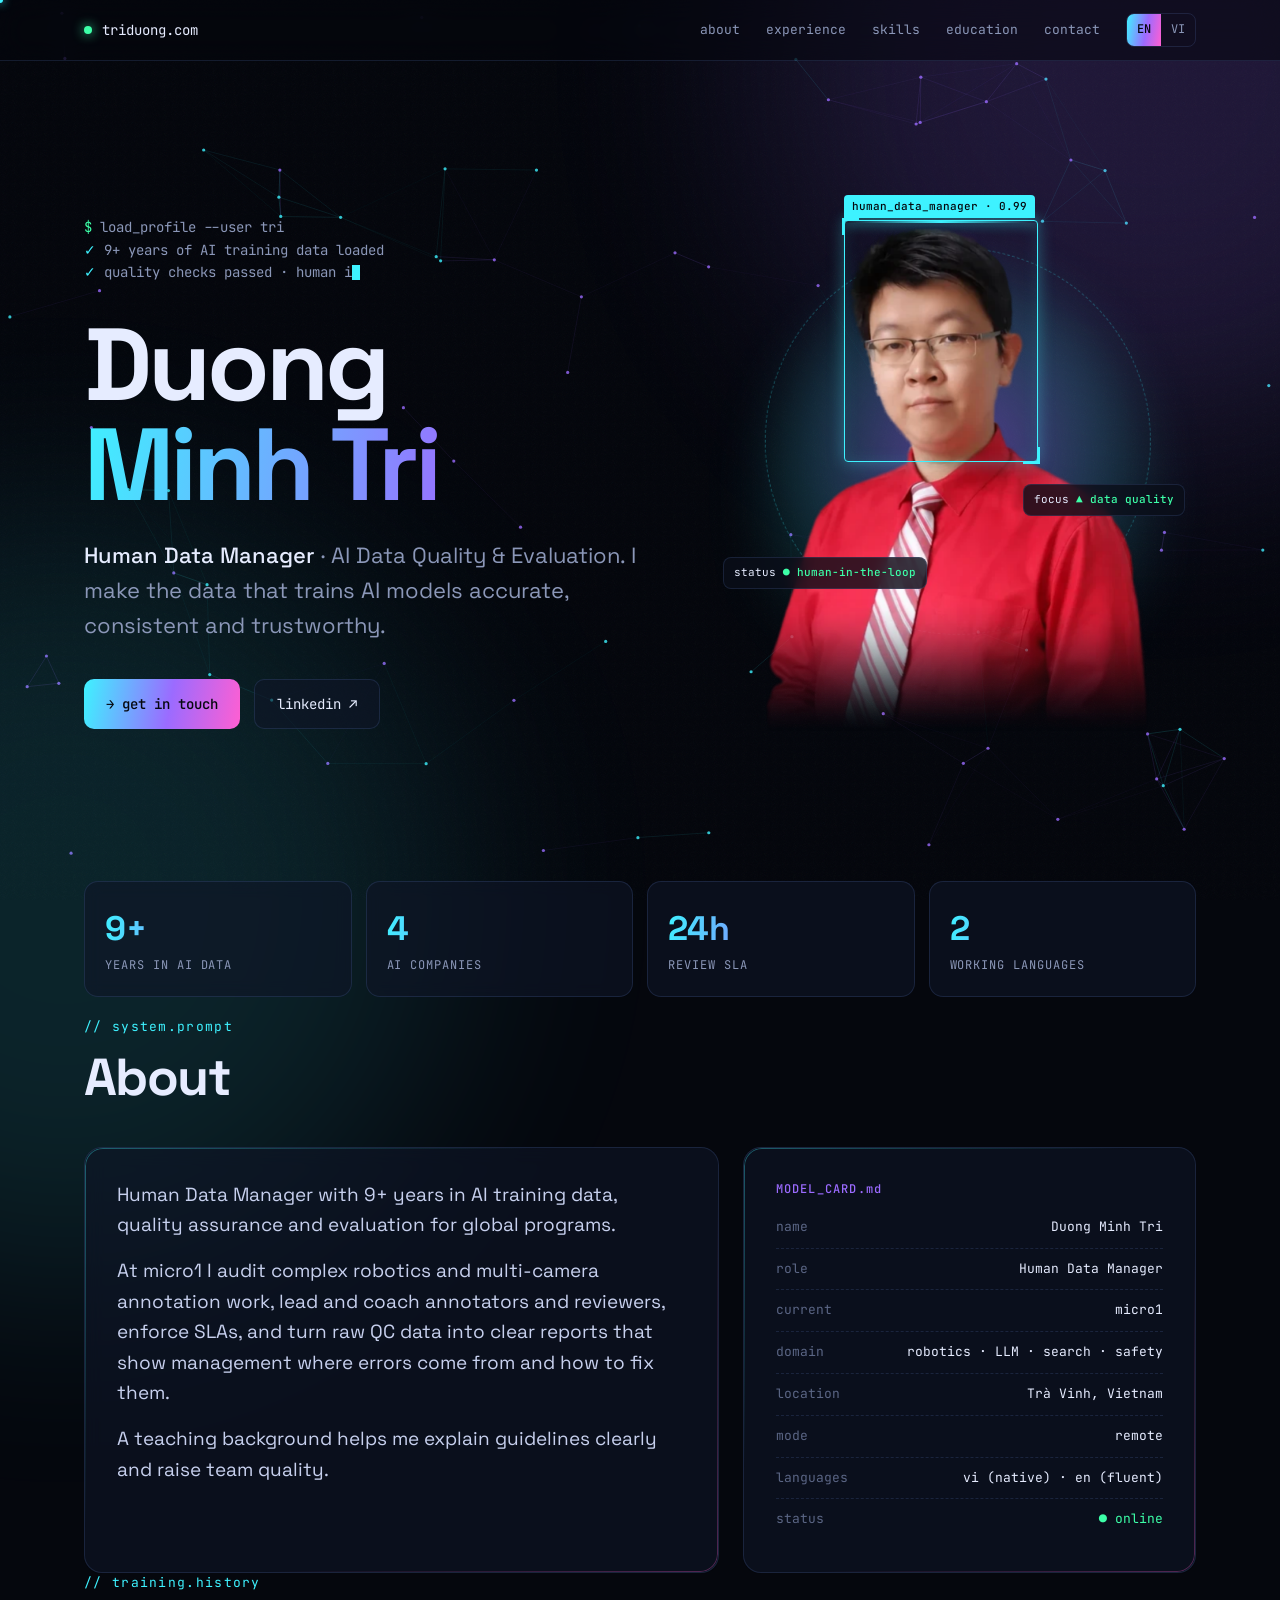
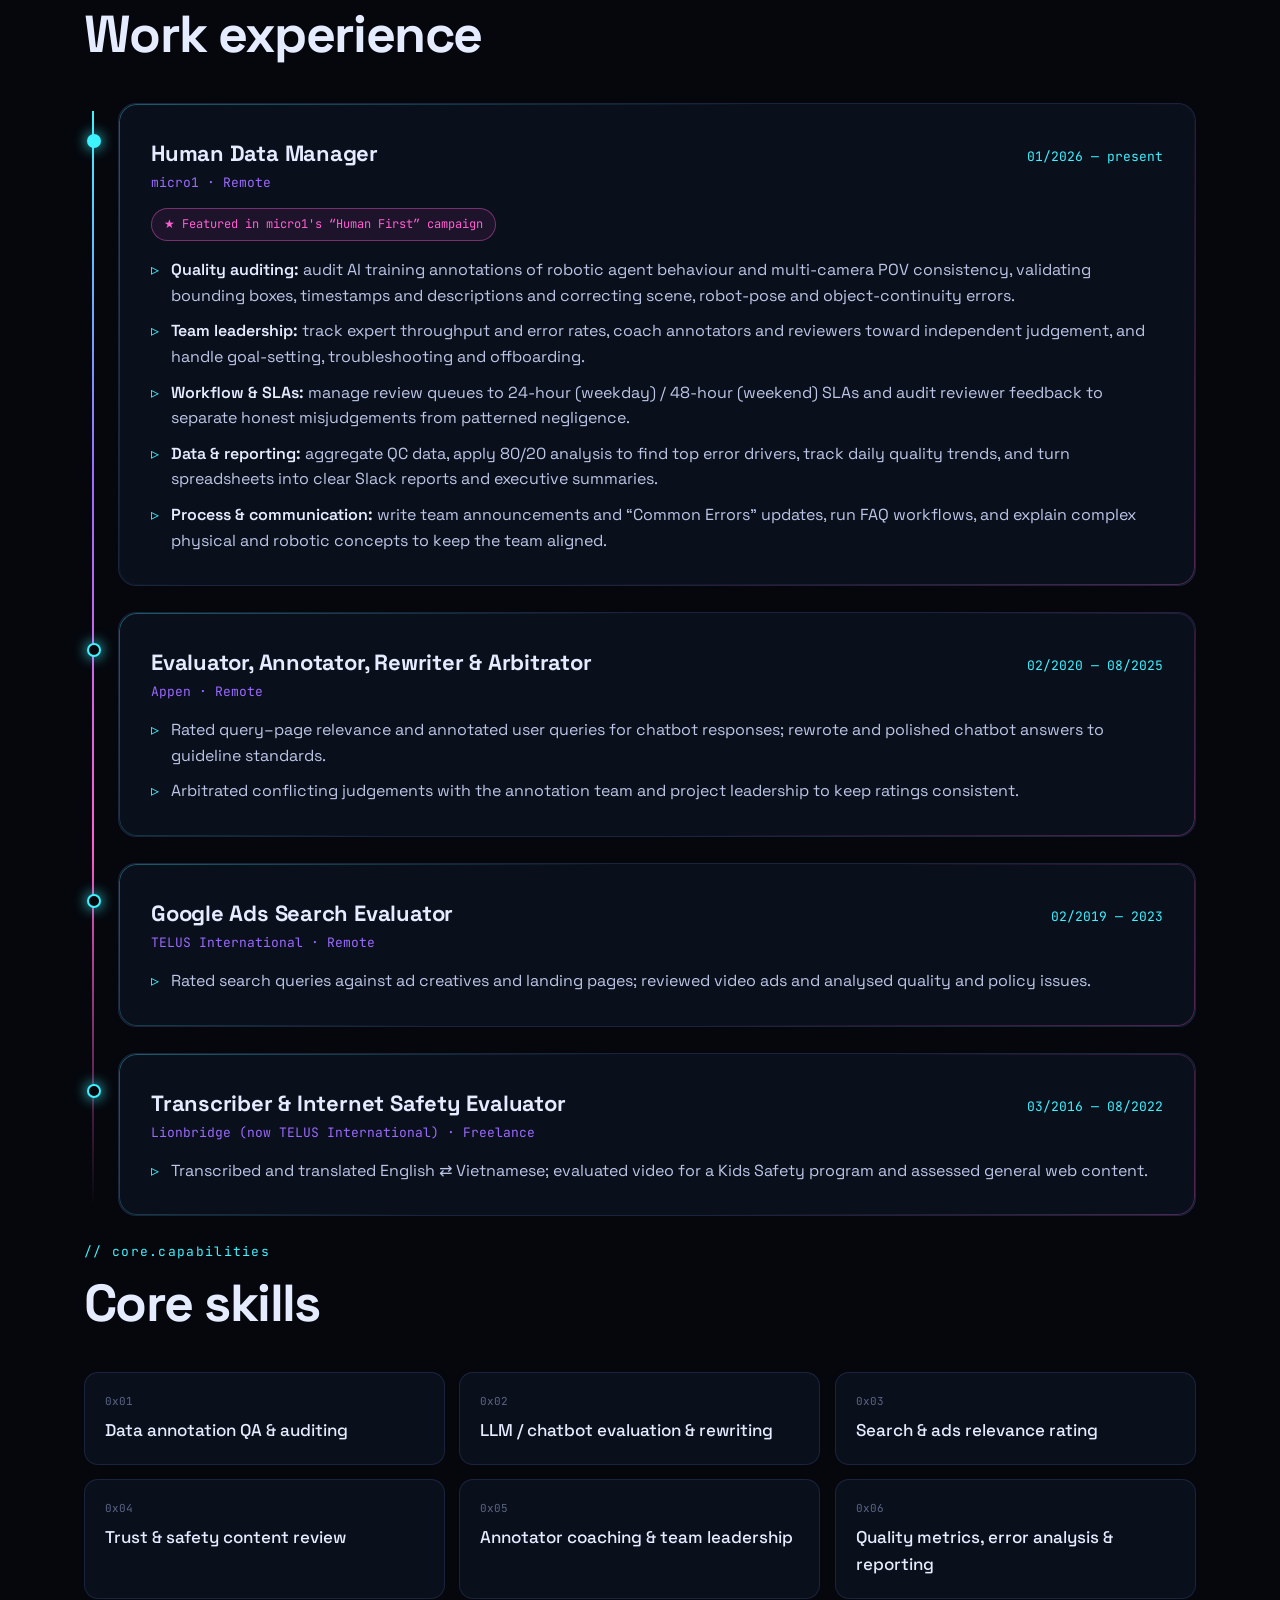
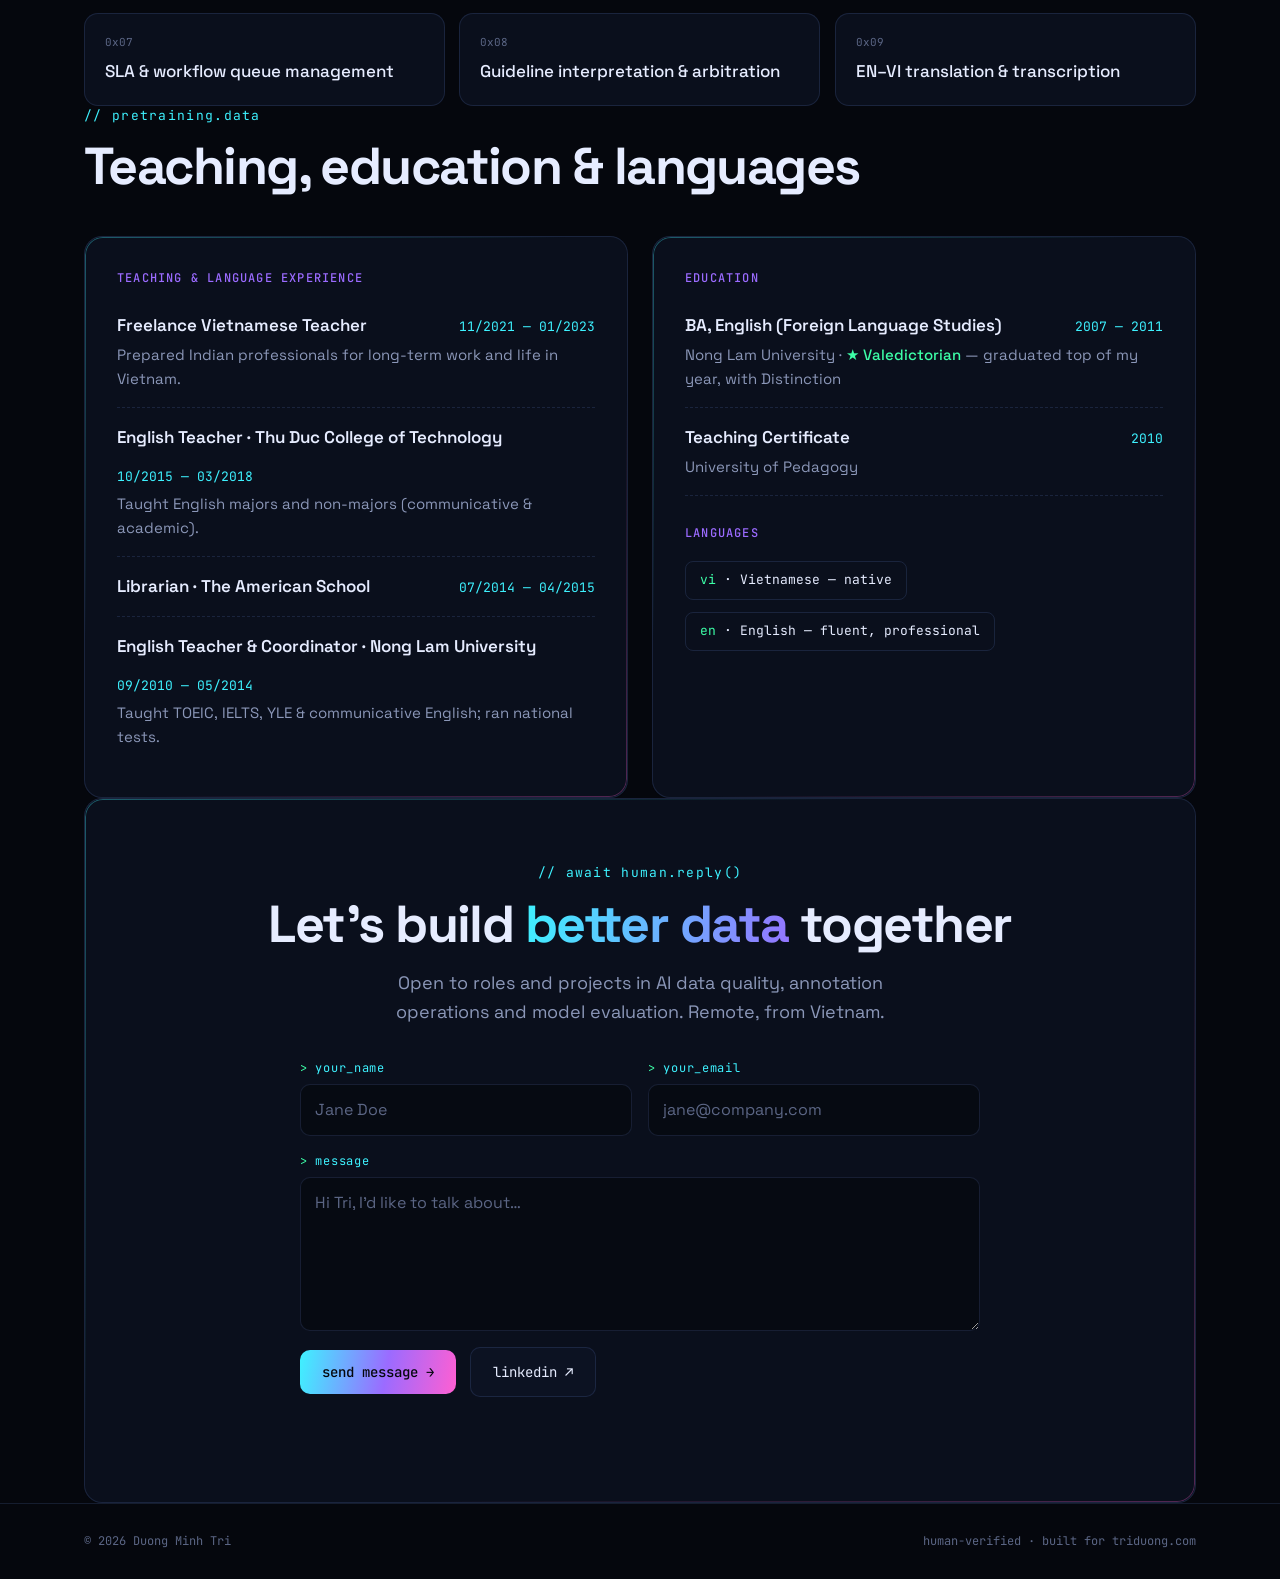
==== commit 236e577d: "Add head-follows-cursor/finger code (frames to be added) Swaps between 9x7 head-pose frames under /i" ====
--- a/index.html
+++ b/index.html
@@ -541,8 +541,41 @@
   // portrait parallax
   var photo=document.getElementById('photo');
   addEventListener('pointermove',function(e){if(scrollY>innerHeight)return;
-    var nx=e.clientX/innerWidth-.5,ny=e.clientY/innerHeight-.5;photo.style.transform='perspective(900px) rotateY('+nx*12+'deg) rotateX('+ny*-10+'deg)';});
-}
+    var nx=e.clientX/innerWidth-.5,ny=e.clientY/innerHeight-.5;photo.style.transform='perspective(900px) rotateY('+nx*6+'deg) rotateX('+ny*-5+'deg)';});
+}
+
+/* ---------- head follows the cursor / finger ----------
+   63 AI-generated frames: 9 yaw steps (left→right) x 7 pitch steps (up→down),
+   files /img/head/f_<row>_<col>.webp. Loaded after the page, swapped on move. */
+(function(){
+  var COLS=9,ROWS=7,CR=4,RR=3,img=document.querySelector('#photo img'),photo=document.getElementById('photo');
+  var frames=[],loaded=0,ready=false,tx=0,ty=0,cx=0,cy=0,shown='',idle=null;
+  function load(){
+    for(var r=0;r<ROWS;r++)for(var c=0;c<COLS;c++){(function(r,c){var im=new Image();im.decoding='async';
+      im.onload=function(){if(++loaded===ROWS*COLS){ready=true;img.src=frames[RR][CR].src;tick();}};
+      im.src='/img/head/f_'+r+'_'+c+'.webp';(frames[r]=frames[r]||[])[c]=im;})(r,c);}
+  }
+  function aim(x,y){
+    var b=photo.getBoundingClientRect(),hx=b.left+b.width*.5,hy=b.top+b.height*.25;  // roughly the face
+    tx=Math.max(-1,Math.min(1,(x-hx)/(innerWidth*.4)));
+    ty=Math.max(-1,Math.min(1,(y-hy)/(innerHeight*.45)));
+    clearTimeout(idle);
+  }
+  function home(delay){clearTimeout(idle);idle=setTimeout(function(){tx=0;ty=0},delay)}
+  function tick(){
+    cx+=(tx-cx)*(reduce?1:.18);cy+=(ty-cy)*(reduce?1:.18);
+    var c=Math.round((cx+1)/2*(COLS-1)),r=Math.round((cy+1)/2*(ROWS-1)),key=r+'_'+c;
+    if(key!==shown){shown=key;img.src=frames[r][c].src;}
+    requestAnimationFrame(tick);
+  }
+  addEventListener('pointermove',function(e){if(e.pointerType==='touch')return;aim(e.clientX,e.clientY)},{passive:true});
+  document.addEventListener('pointerleave',function(){home(600)});
+  // touch: follow the finger while it is on the screen, then look back at the visitor
+  addEventListener('touchstart',function(e){var t=e.touches[0];aim(t.clientX,t.clientY)},{passive:true});
+  addEventListener('touchmove',function(e){var t=e.touches[0];aim(t.clientX,t.clientY)},{passive:true});
+  addEventListener('touchend',function(){home(1200)},{passive:true});
+  if(document.readyState==='complete')setTimeout(load,300);else addEventListener('load',function(){setTimeout(load,300)});
+})();
 
 /* ---------- particle trail + click bursts ---------- */
 (function(){
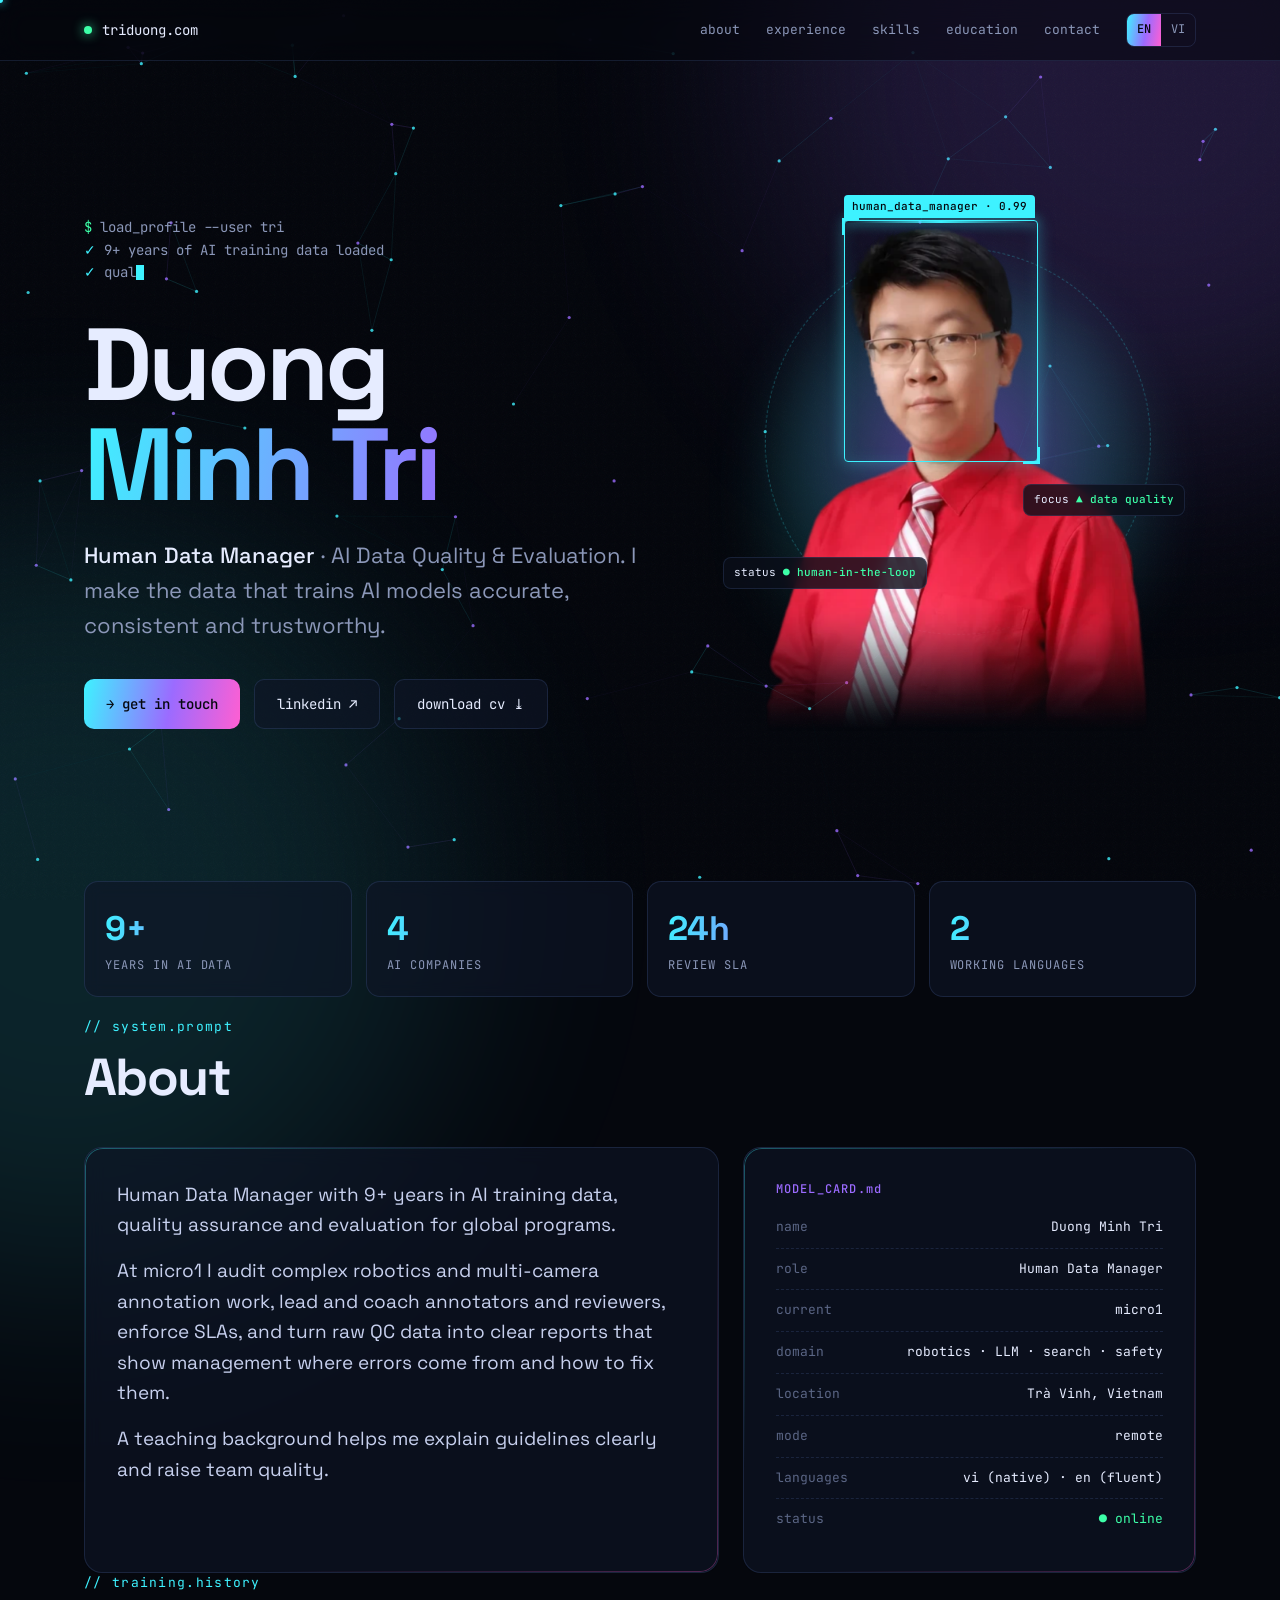
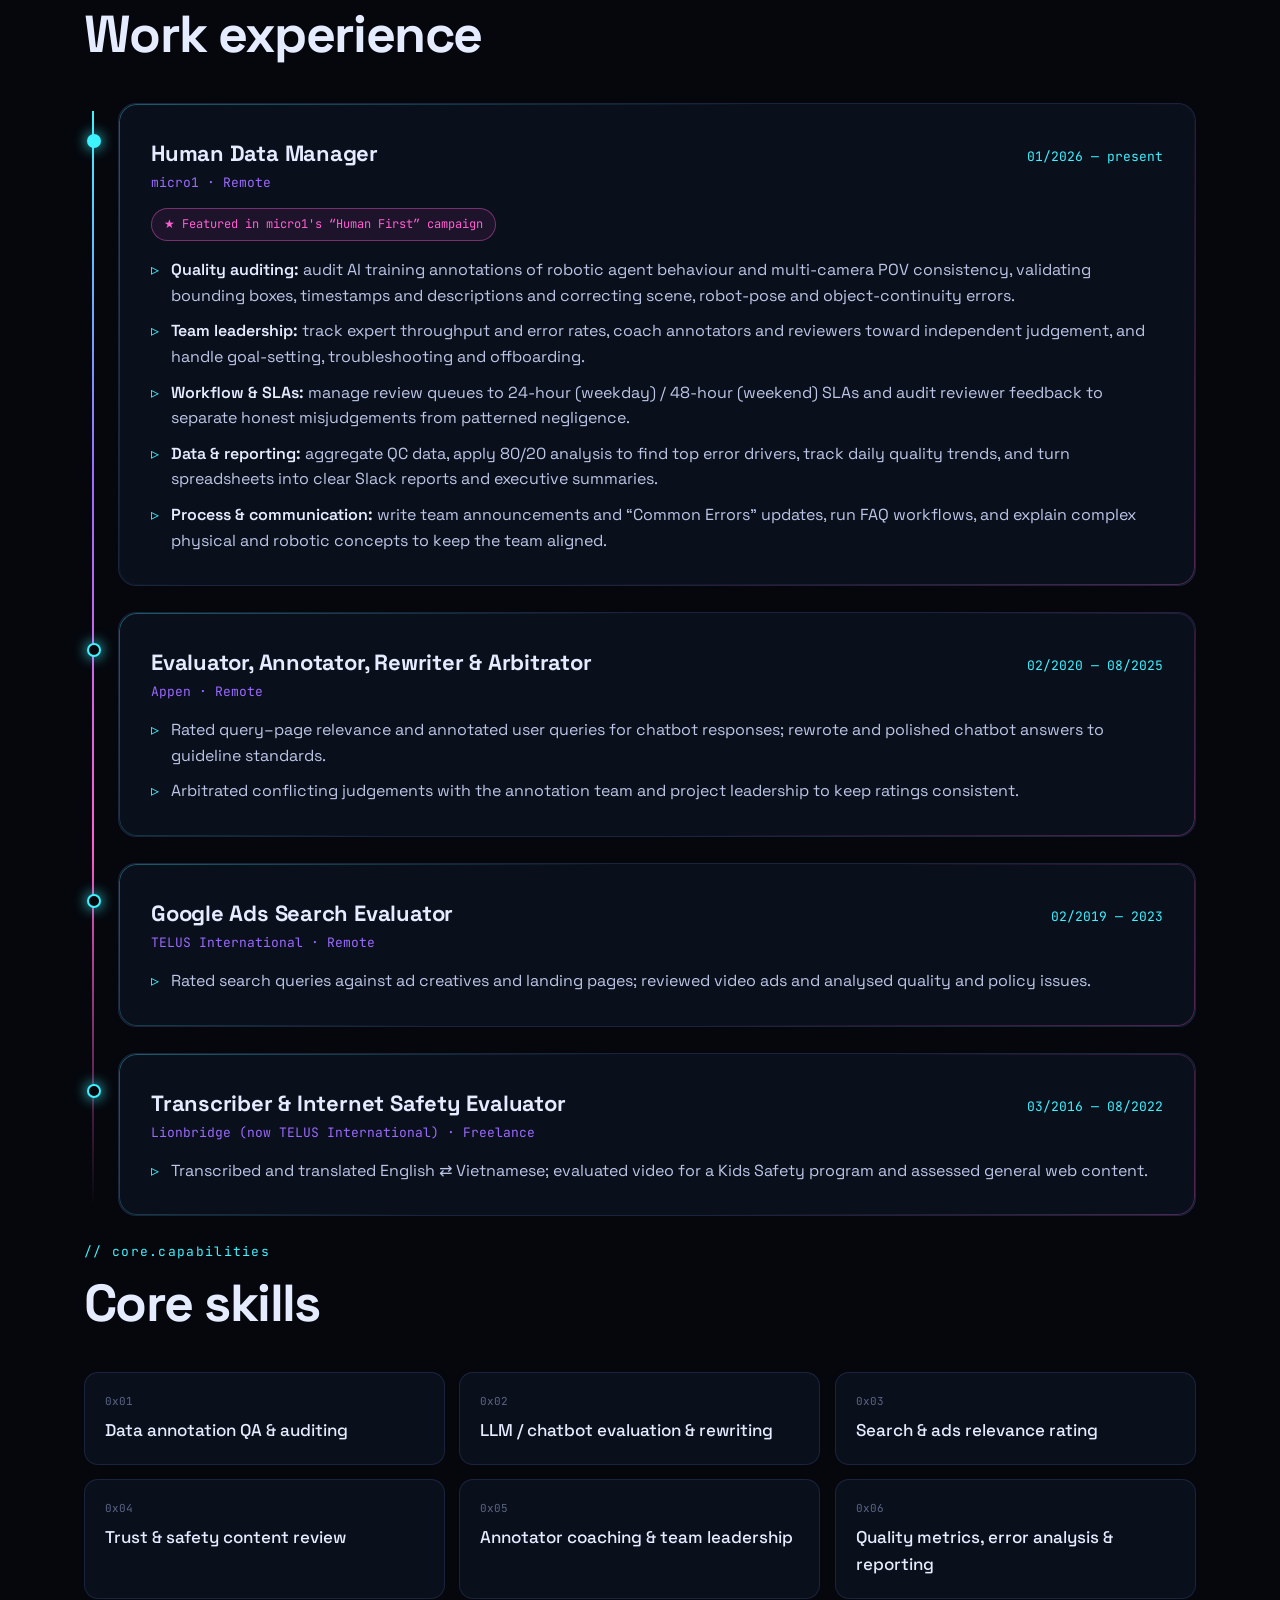
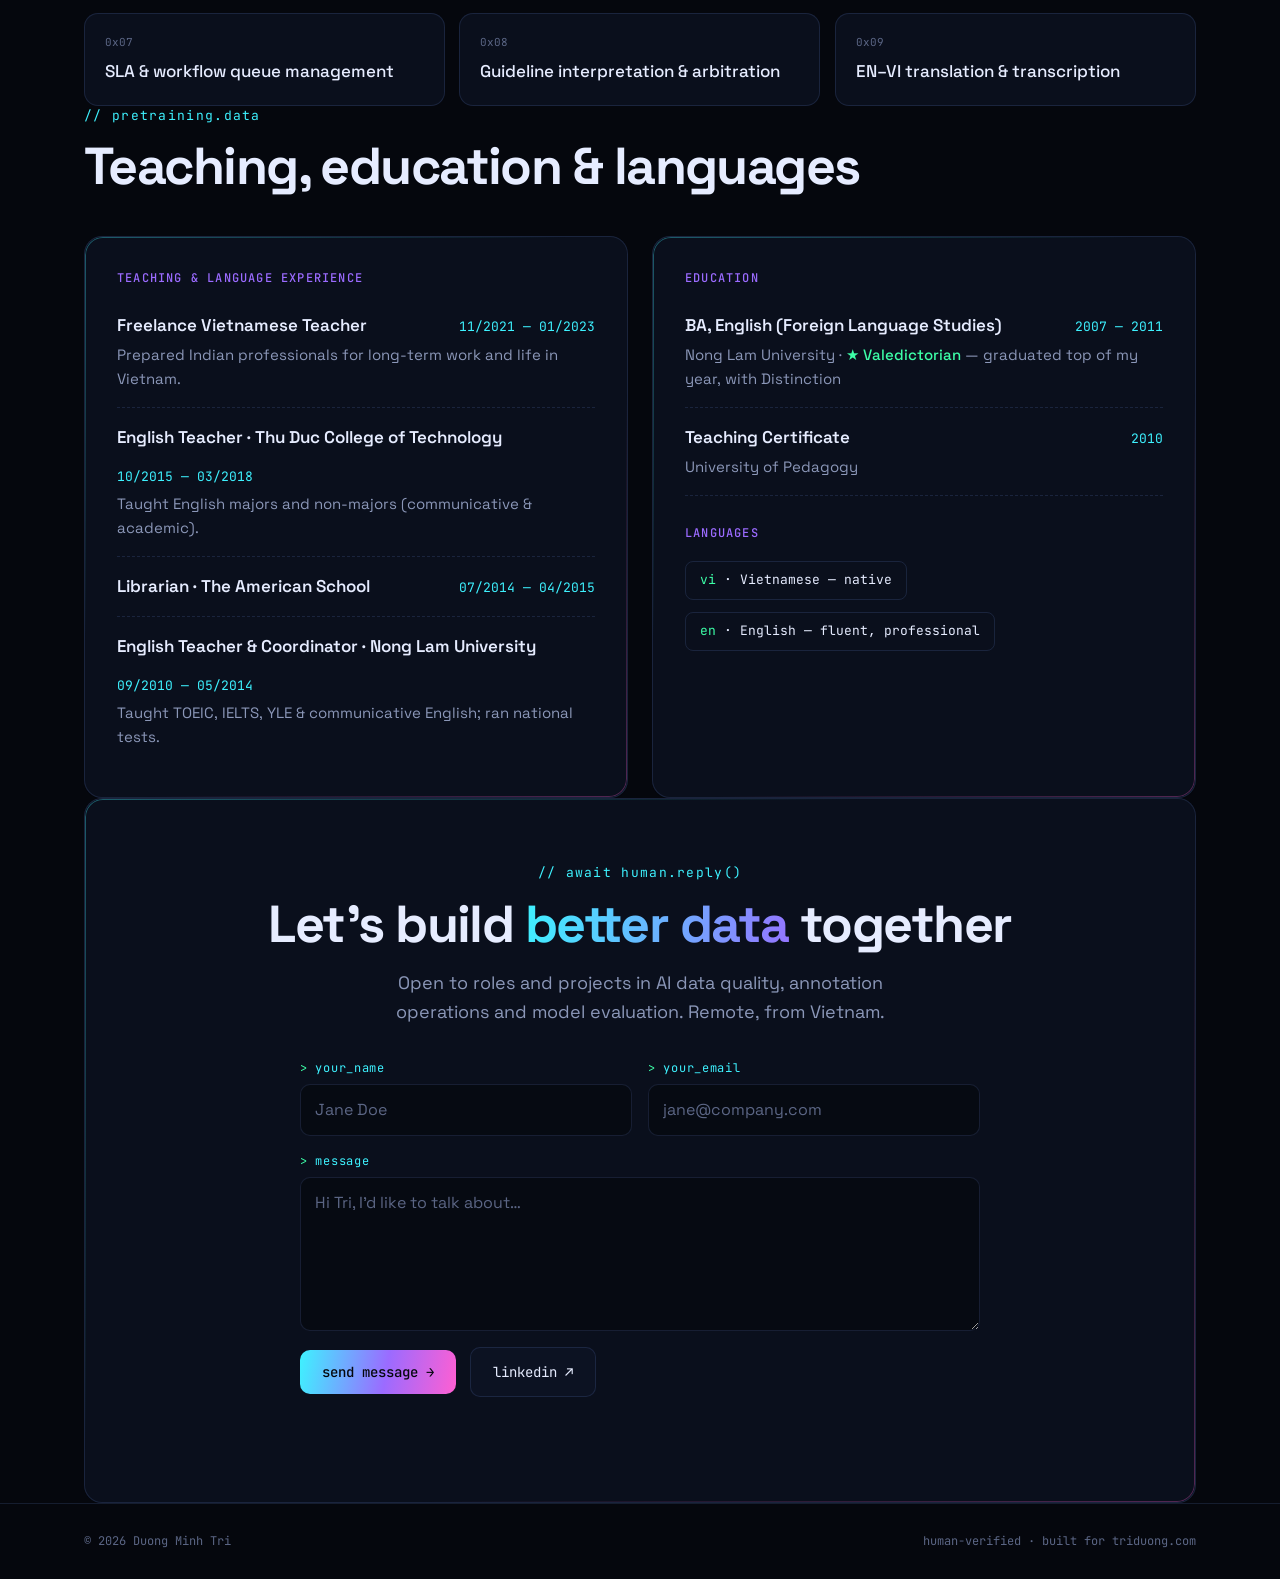
==== commit da8ca69e: "Add public CV PDFs (no phone) and a download button Co-Authored-By: Claude Opus 5.5 <noreply@anthrop" ====
--- a/index.html
+++ b/index.html
@@ -233,6 +233,7 @@
       <div class="cta">
         <a class="btn primary mag" href="#contact" data-i18n="cta.contact">→ get in touch</a>
         <a class="btn mag" href="https://www.linkedin.com/in/tri2212" target="_blank" rel="noopener">linkedin ↗</a>
+        <a class="btn mag" id="cvdl" href="/files/Duong_Minh_Tri_CV.pdf" download data-i18n="cta.cv">download cv ⤓</a>
       </div>
     </div>
     <div class="photo" id="photo">
@@ -386,7 +387,7 @@
  'nav.about':'giới thiệu','nav.exp':'kinh nghiệm','nav.skills':'kỹ năng','nav.edu':'học vấn','nav.contact':'liên hệ',
  'name':'Dương<br><span class="grad">Minh Trí</span>',
  'role':'<b>Human Data Manager</b> · Chất lượng &amp; Đánh giá Dữ liệu AI. Tôi giúp dữ liệu huấn luyện AI trở nên chính xác, nhất quán và đáng tin cậy.',
- 'cta.contact':'→ liên hệ với tôi',
+ 'cta.contact':'→ liên hệ với tôi','cta.cv':'tải CV ⤓',
  'stat.years':'năm với dữ liệu AI','stat.cos':'công ty AI','stat.sla':'SLA kiểm duyệt','stat.langs':'ngôn ngữ làm việc',
  'h.about':'Giới thiệu',
  'about.1':'Human Data Manager với hơn 9 năm kinh nghiệm về dữ liệu huấn luyện AI, đảm bảo chất lượng và đánh giá cho các chương trình toàn cầu.',
@@ -480,6 +481,7 @@
   curLang=lang;document.documentElement.lang=lang;
   document.querySelectorAll('[data-i18n]').forEach(function(el){var k=el.dataset.i18n;el.innerHTML=lang==='vi'&&VI[k]!=null?VI[k]:EN[k]});
   img.alt=lang==='vi'?VI['photo.alt']:EN['photo.alt'];
+  document.getElementById('cvdl').href=lang==='vi'?'/files/Duong_Minh_Tri_CV_VI.pdf':'/files/Duong_Minh_Tri_CV.pdf';
   document.querySelectorAll('[data-i18n-ph]').forEach(function(el){var k=el.dataset.i18nPh;el.placeholder=lang==='vi'&&VI[k]?VI[k]:EN[k]});
   fstatus.textContent='';fstatus.className='fstatus';
   document.title=META[lang].title;document.querySelector('meta[name=description]').content=META[lang].desc;
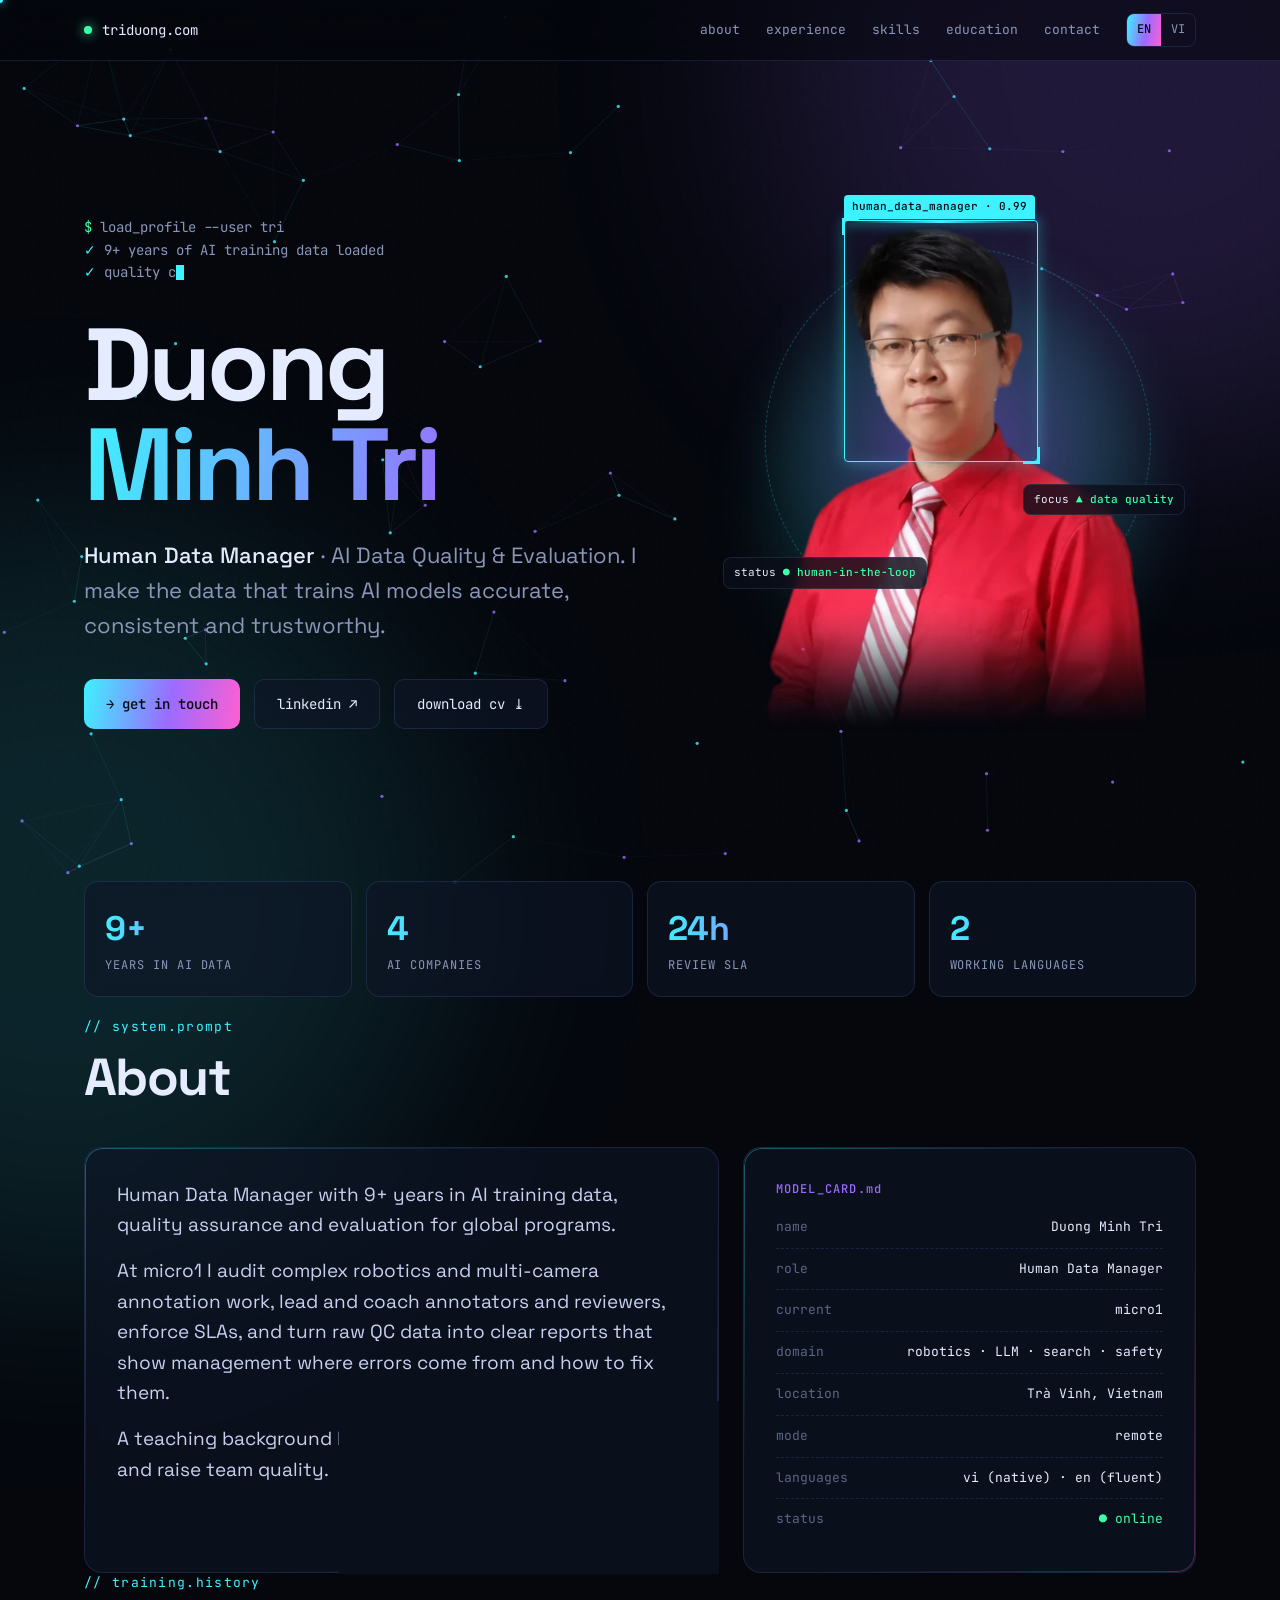
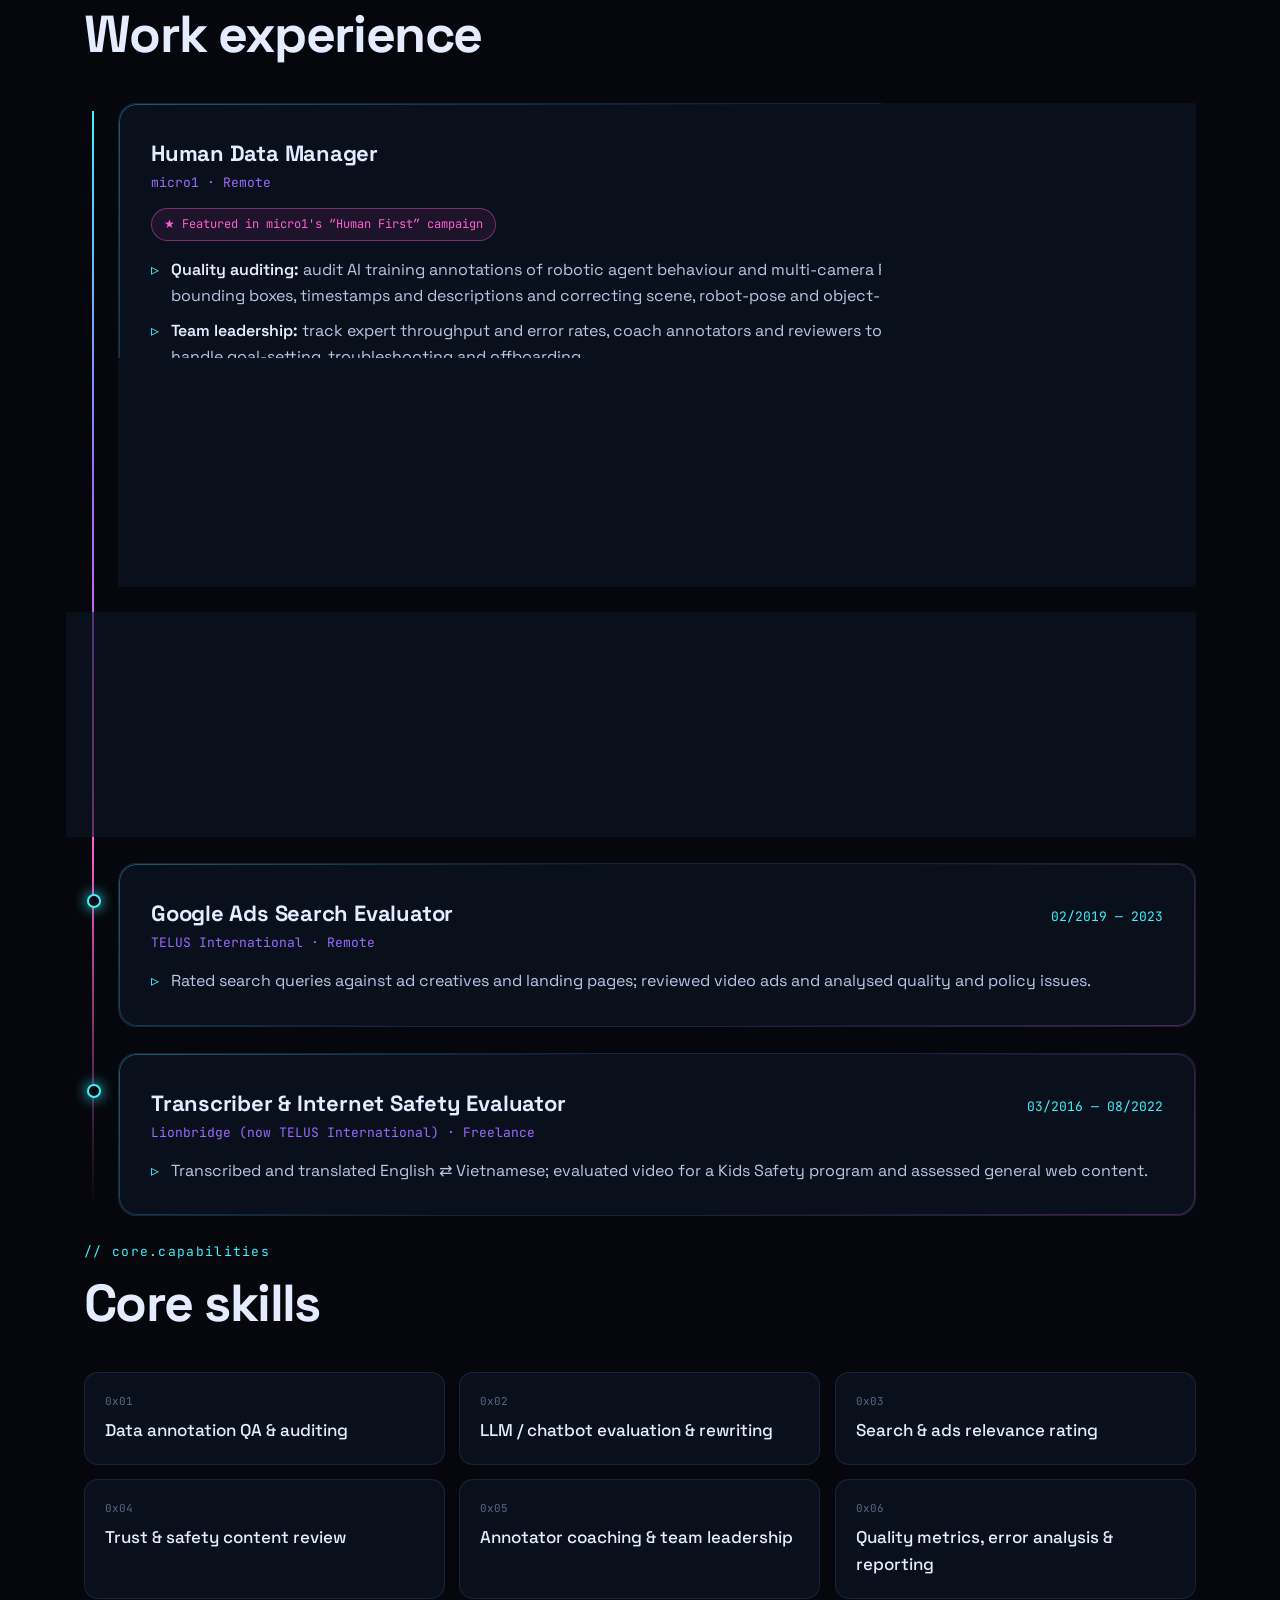
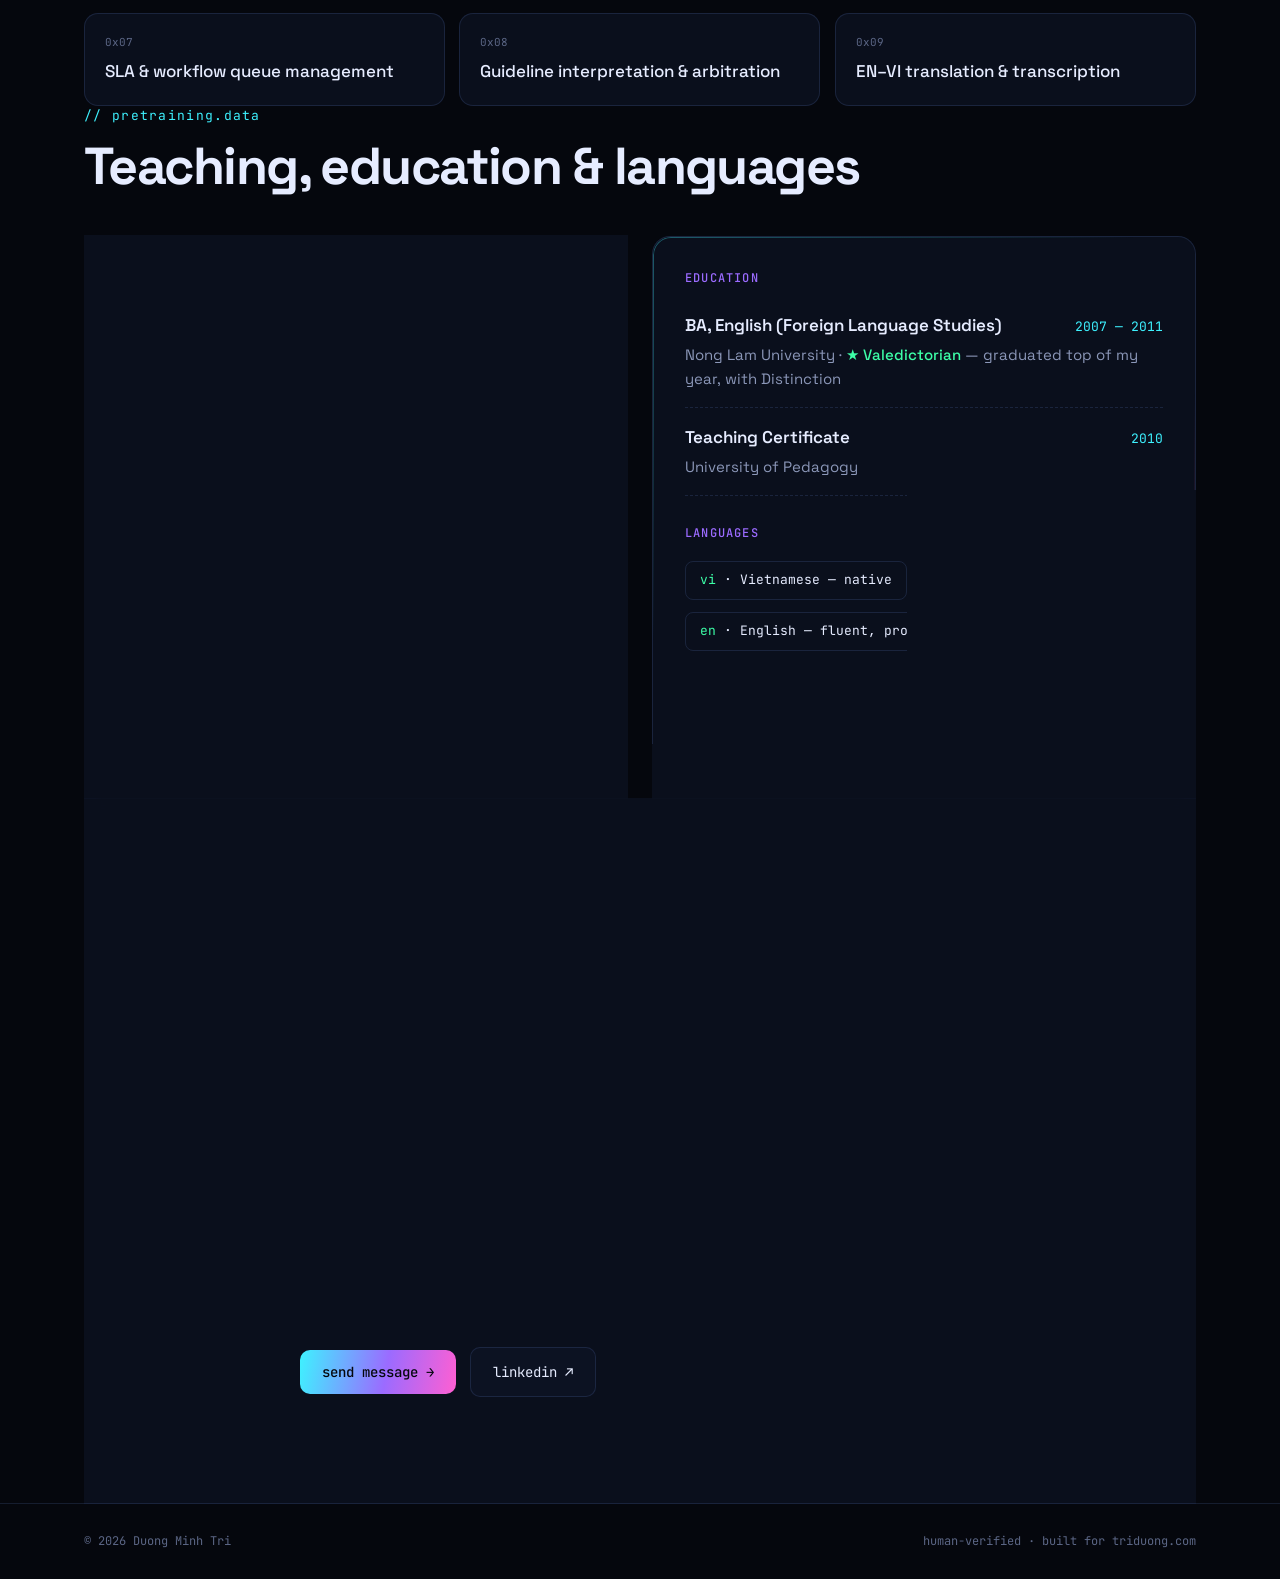
==== commit f76d41d2: "Only load head frames when they are deployed Co-Authored-By: Claude Opus 5.5 <noreply@anthropic.com>" ====
--- a/index.html
+++ b/index.html
@@ -576,7 +576,9 @@
   addEventListener('touchstart',function(e){var t=e.touches[0];aim(t.clientX,t.clientY)},{passive:true});
   addEventListener('touchmove',function(e){var t=e.touches[0];aim(t.clientX,t.clientY)},{passive:true});
   addEventListener('touchend',function(){home(1200)},{passive:true});
-  if(document.readyState==='complete')setTimeout(load,300);else addEventListener('load',function(){setTimeout(load,300)});
+  // only start if the frames are deployed (one cheap probe first)
+  function start(){fetch('/img/head/f_3_4.webp',{method:'HEAD'}).then(function(r){if(r.ok)load()}).catch(function(){})}
+  if(document.readyState==='complete')setTimeout(start,300);else addEventListener('load',function(){setTimeout(start,300)});
 })();
 
 /* ---------- particle trail + click bursts ---------- */
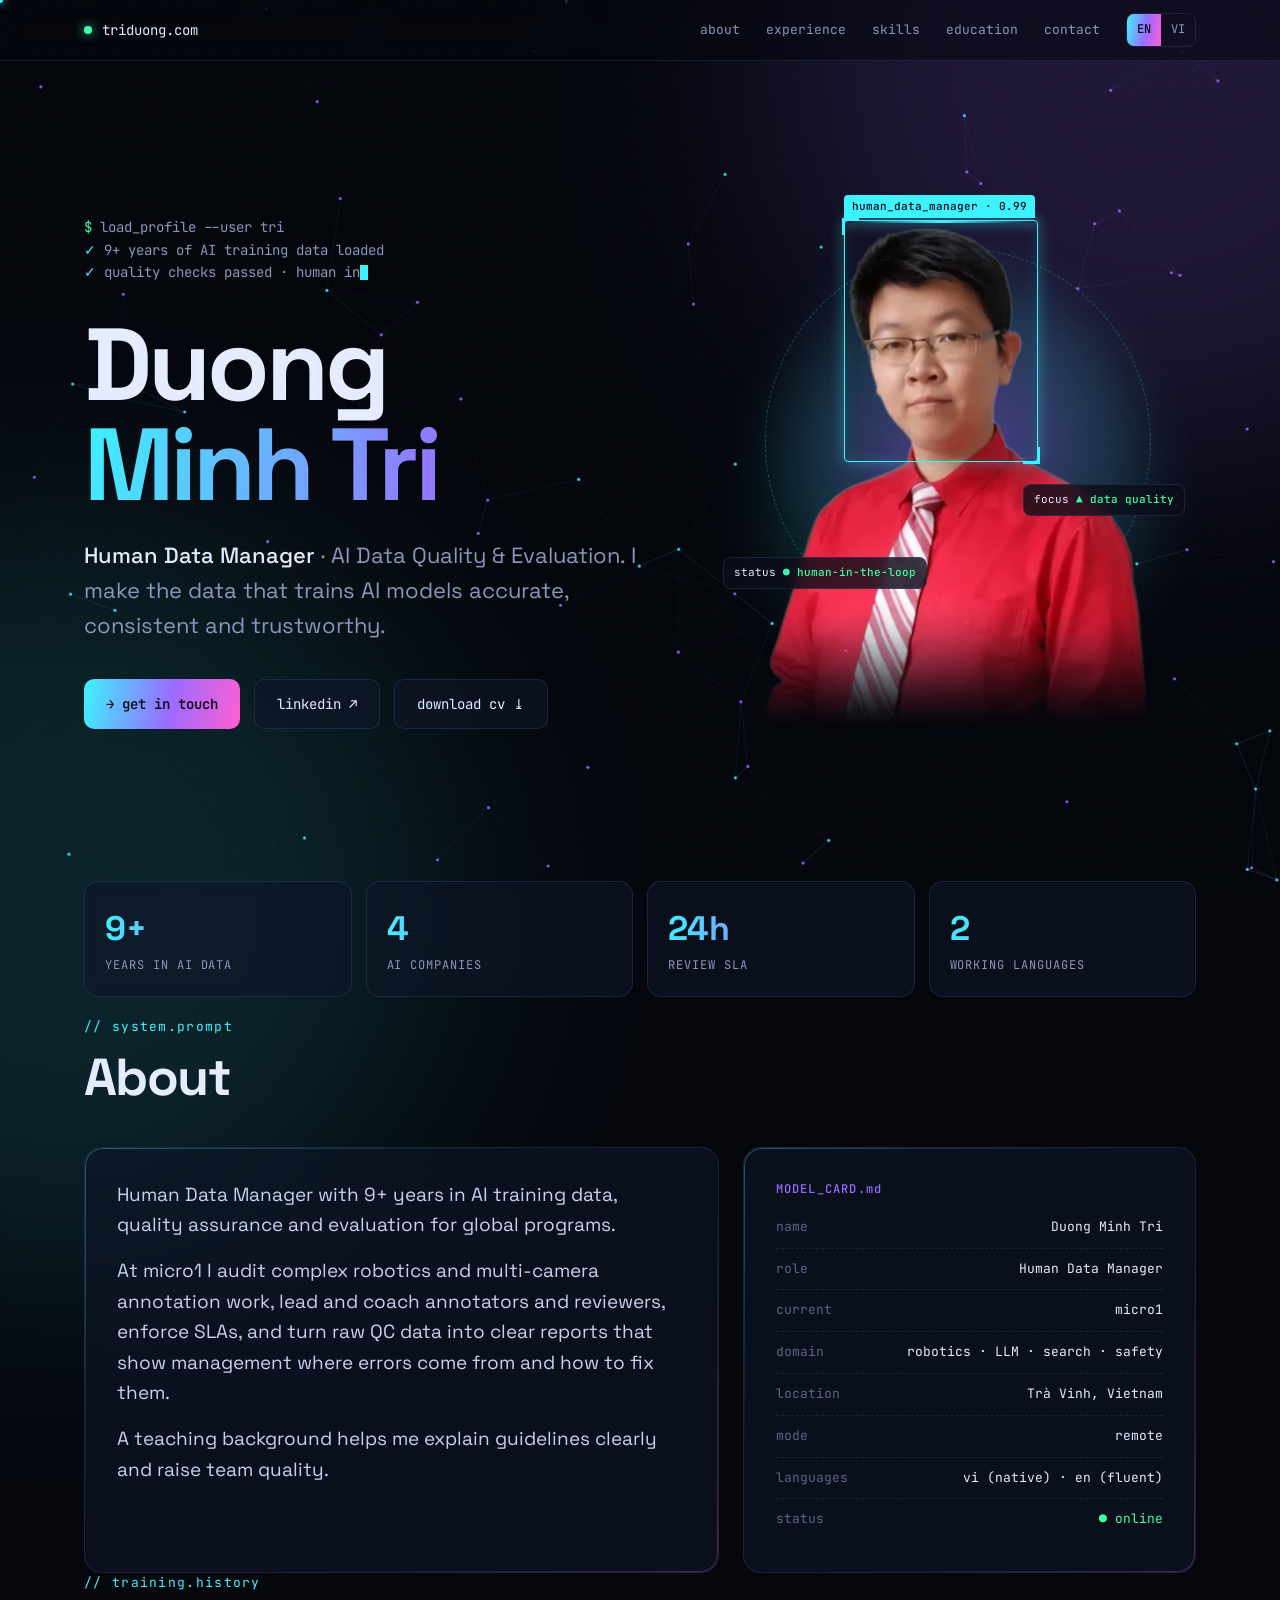
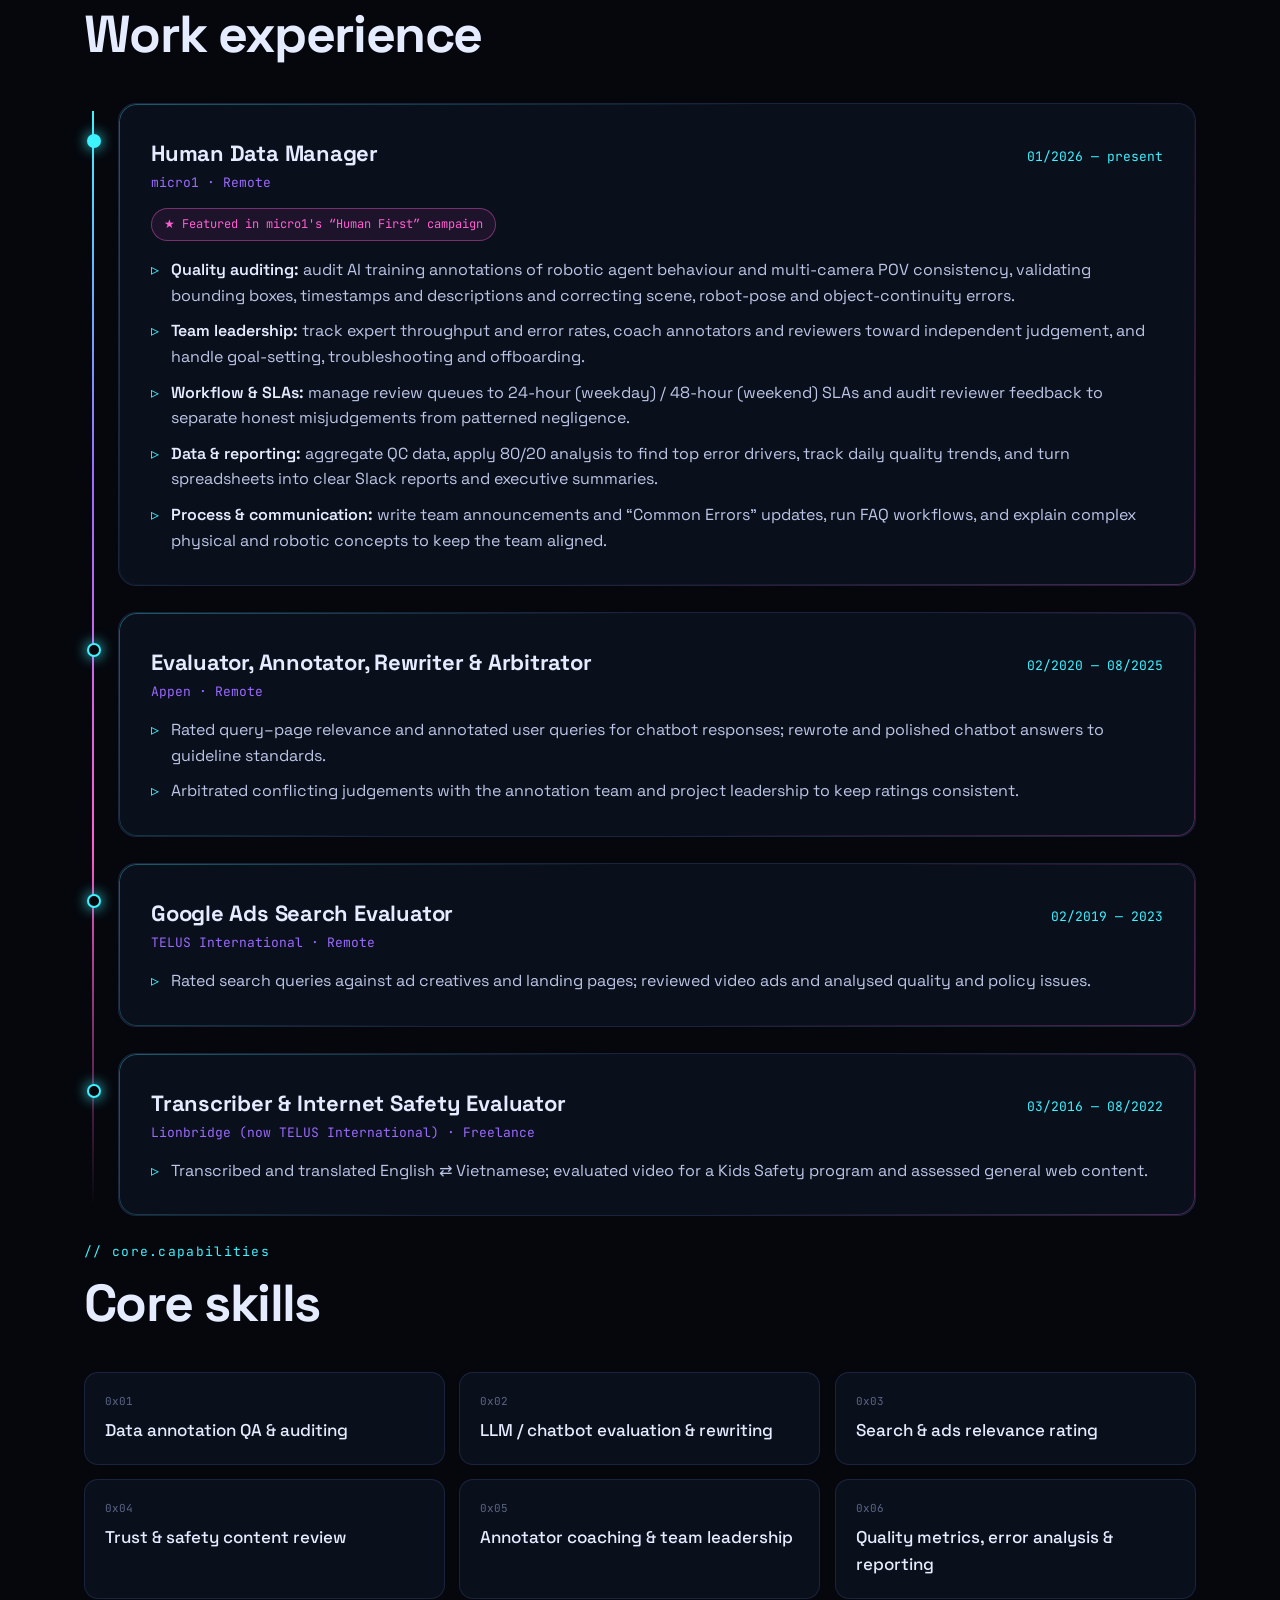
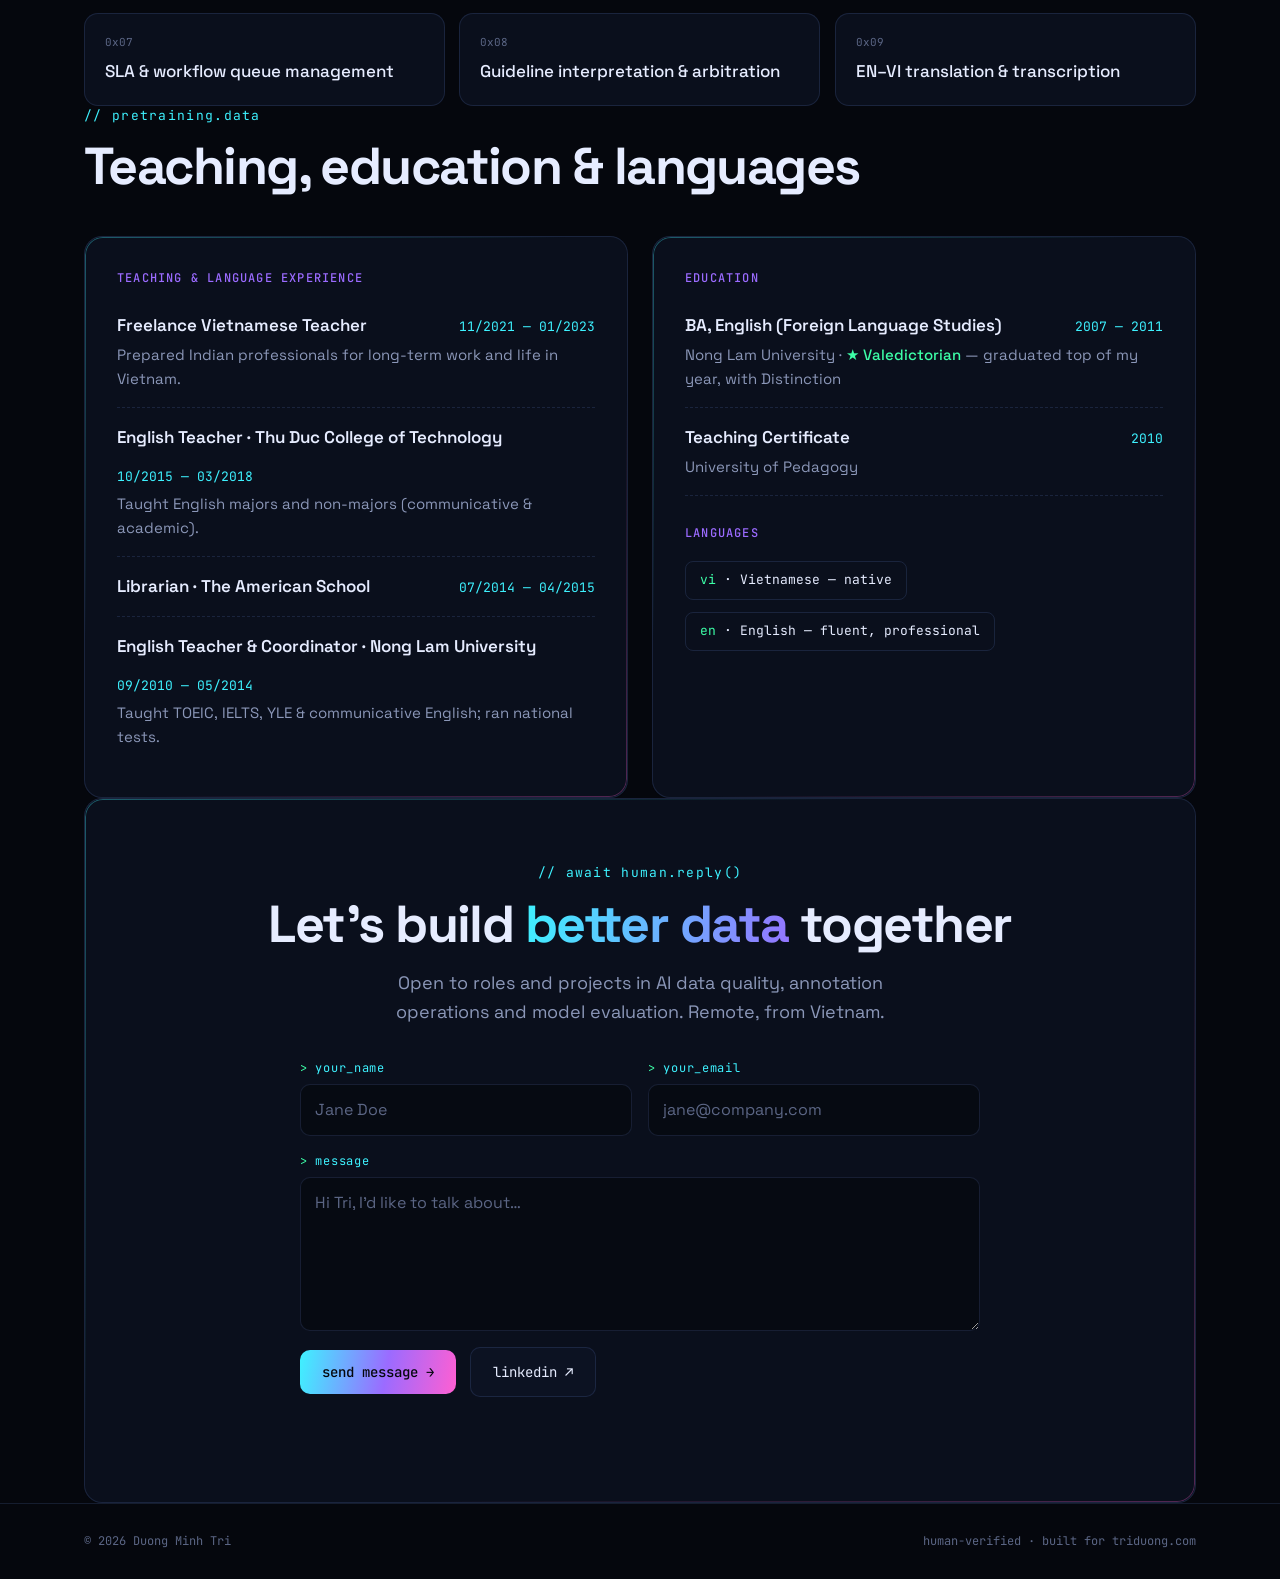
==== commit 875fba11: "Publish head-turn frames: portrait looks at the cursor / finger 63 frames (9 yaw x 7 pitch) generate" ====
--- a/index.html
+++ b/index.html
@@ -559,8 +559,10 @@
   }
   function aim(x,y){
     var b=photo.getBoundingClientRect(),hx=b.left+b.width*.5,hy=b.top+b.height*.25;  // roughly the face
-    tx=Math.max(-1,Math.min(1,(x-hx)/(innerWidth*.4)));
-    ty=Math.max(-1,Math.min(1,(y-hy)/(innerHeight*.45)));
+    // scale by the space on each side of the face, so every screen edge reaches the full turn
+    var dx=x-hx,dy=y-hy;
+    tx=Math.max(-1,Math.min(1,dx/(.85*(dx>0?Math.max(innerWidth-hx,80):Math.max(hx,80)))));
+    ty=Math.max(-1,Math.min(1,dy/(.85*(dy>0?Math.max(innerHeight-hy,80):Math.max(hy,80)))));
     clearTimeout(idle);
   }
   function home(delay){clearTimeout(idle);idle=setTimeout(function(){tx=0;ty=0},delay)}
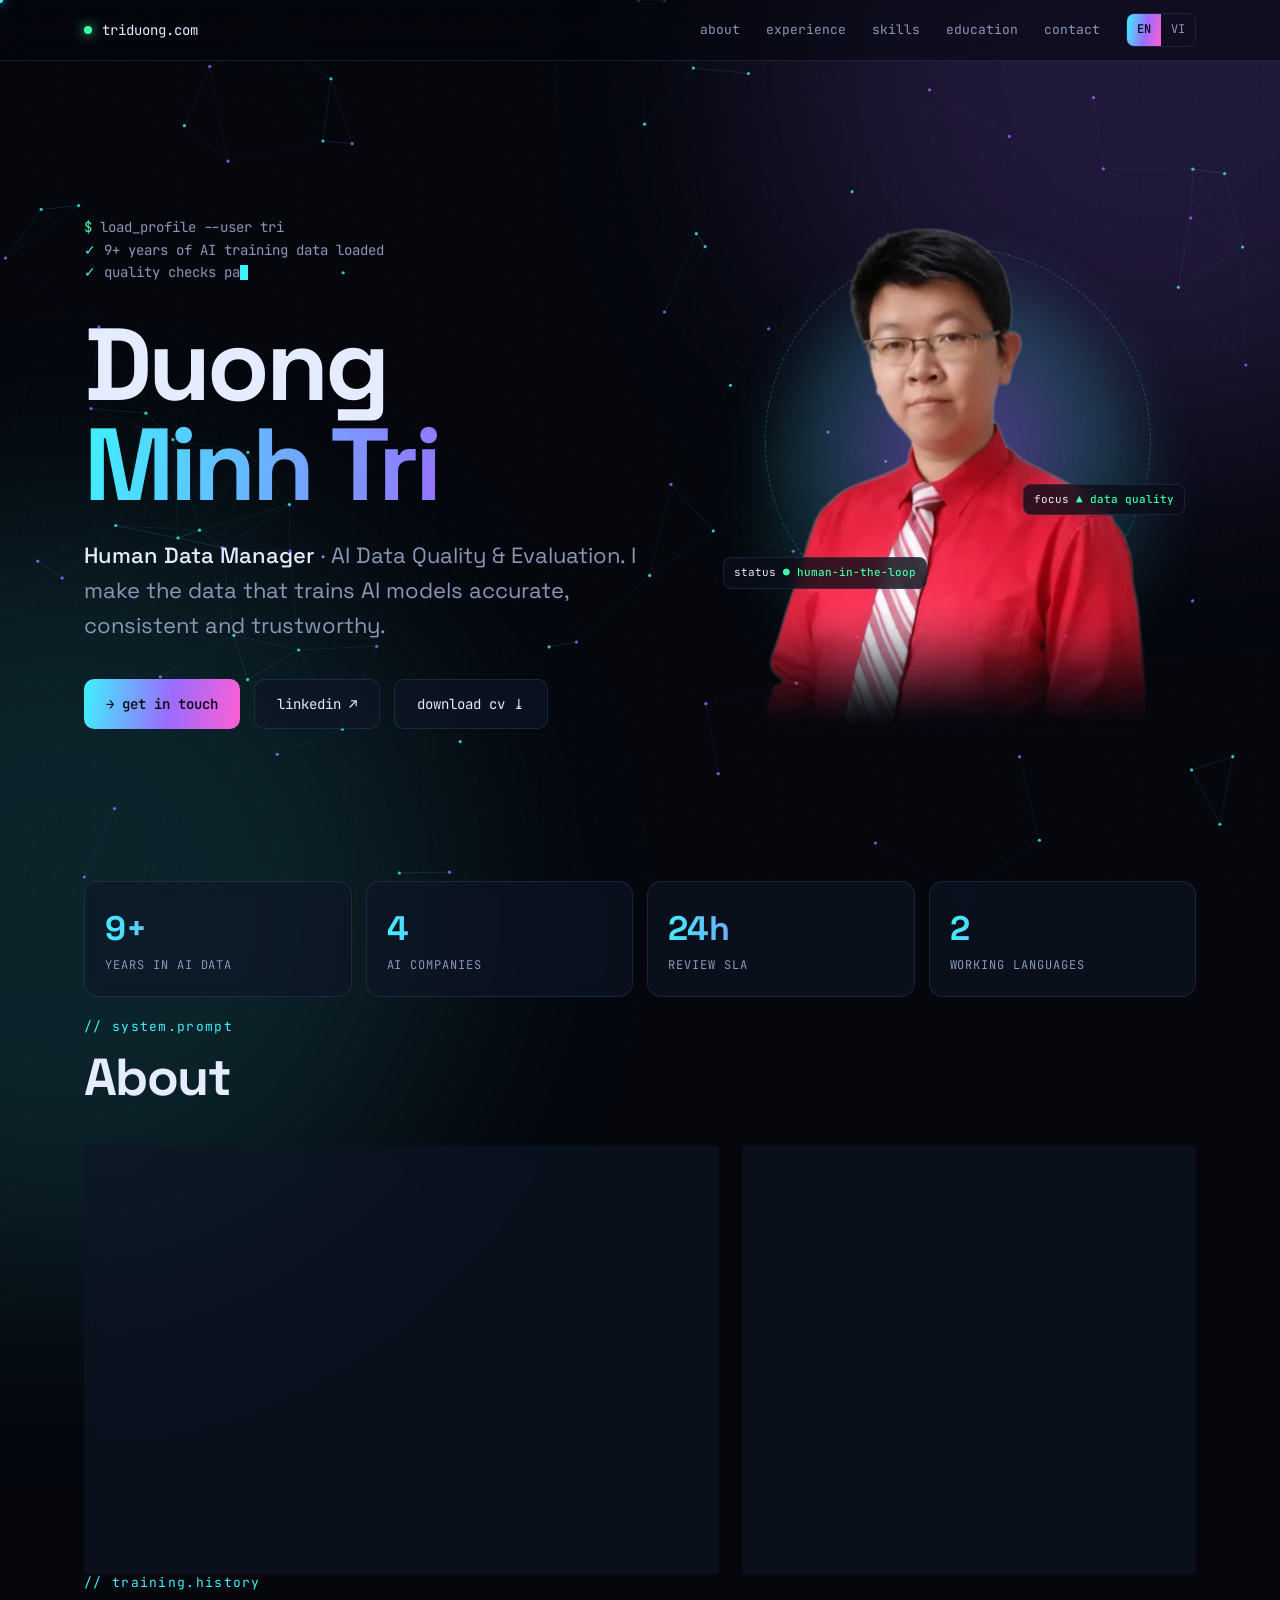
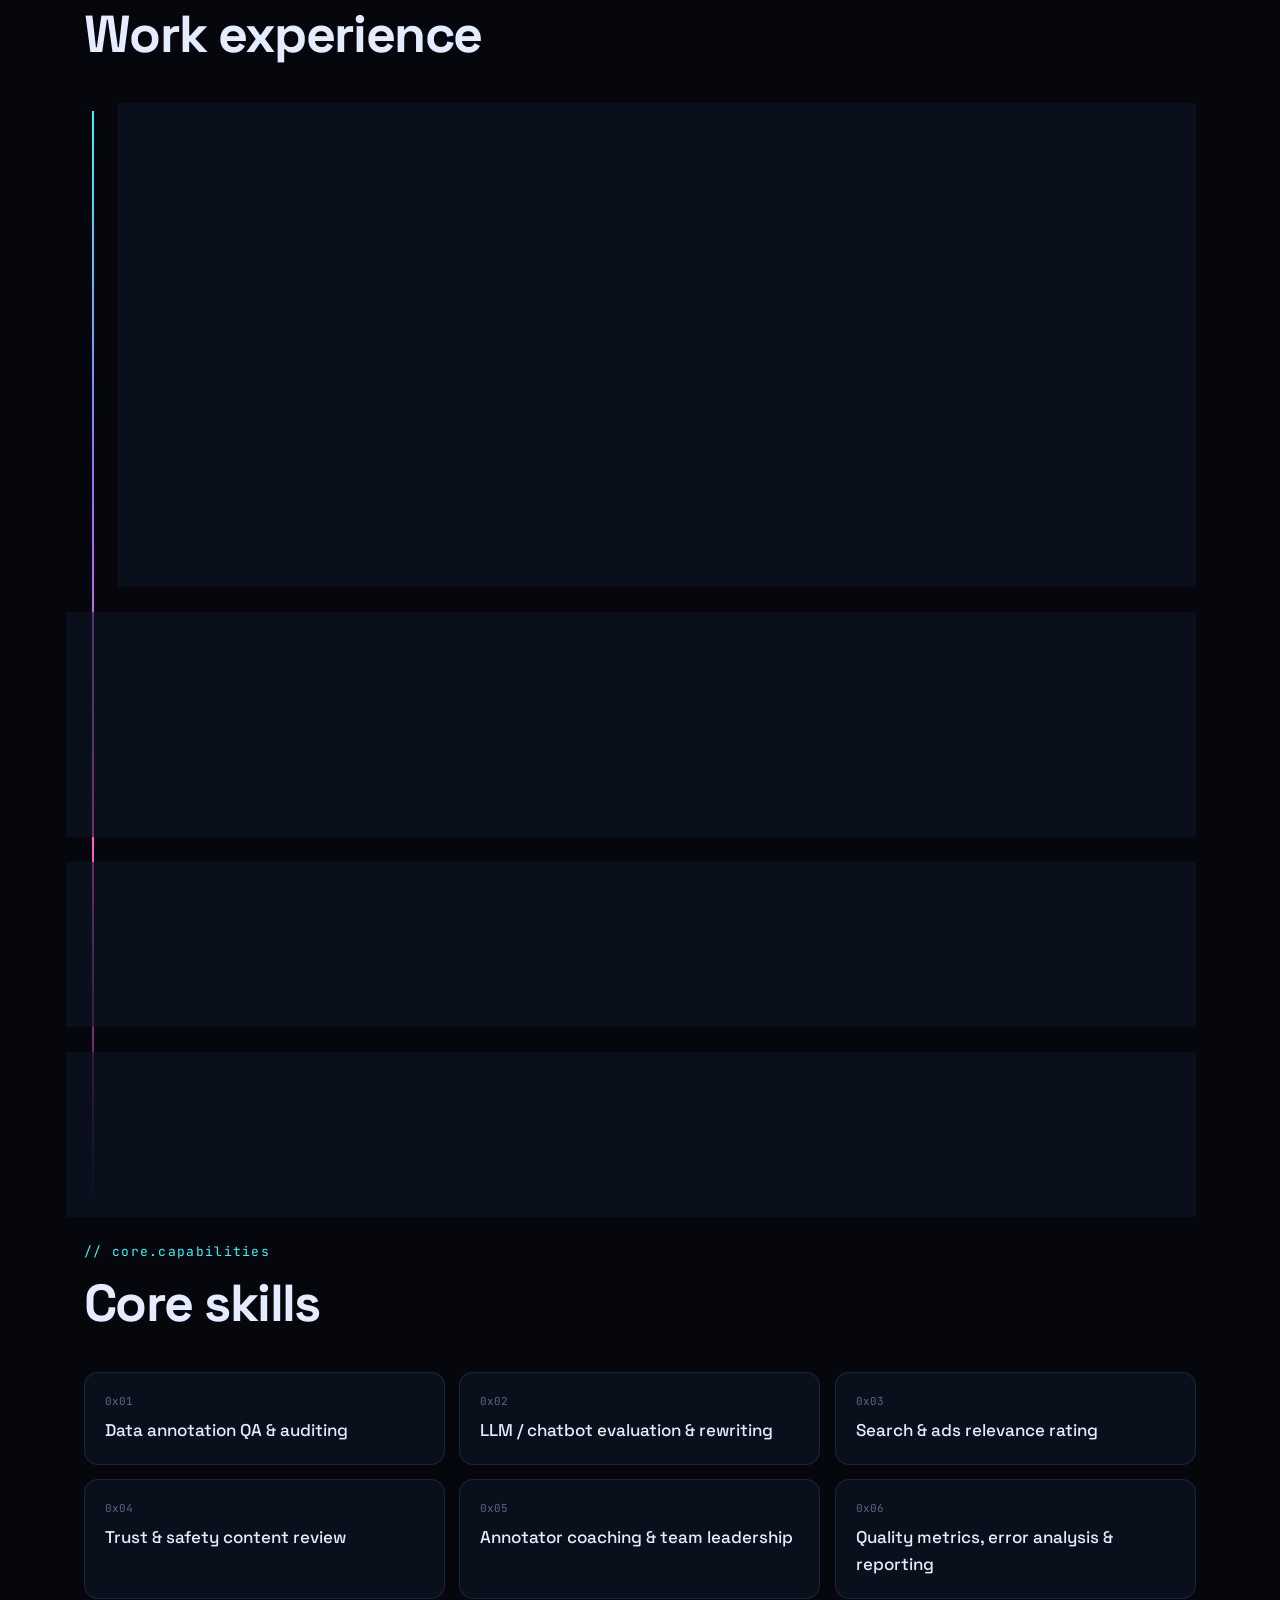
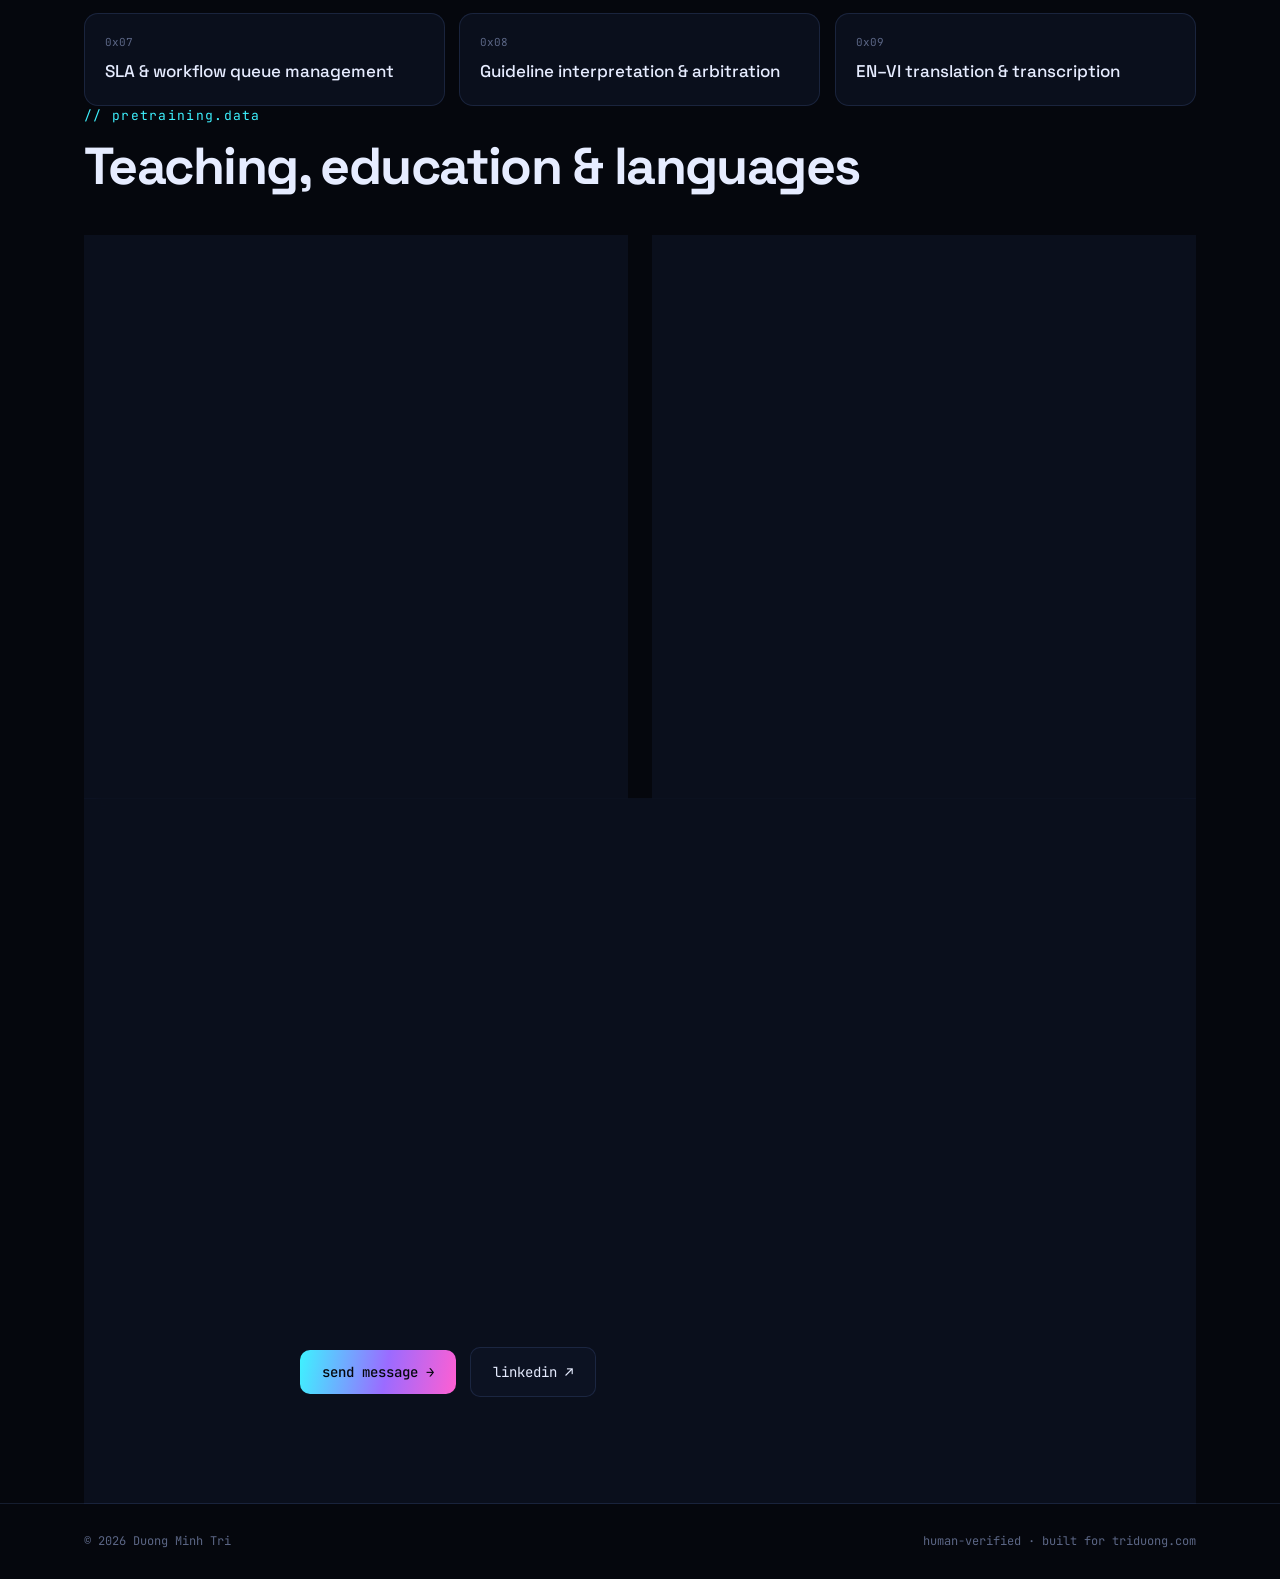
==== commit 299bb439: "Remove the annotation box over the face Co-Authored-By: Claude Opus 5.5 <noreply@anthropic.com> Clau" ====
--- a/index.html
+++ b/index.html
@@ -87,13 +87,6 @@
 .photo .orbit::after{content:"";position:absolute;top:-5px;left:50%;width:10px;height:10px;border-radius:50%;background:var(--pink);box-shadow:0 0 14px var(--pink)}
 @keyframes spin{to{rotate:360deg}}
 .photo img{position:relative;width:100%;height:100%;object-fit:contain;display:block}
-.bbox{position:absolute;left:23%;top:2%;width:46%;height:46%;border:1.5px solid var(--cyan);border-radius:4px;box-shadow:0 0 16px rgba(62,242,255,.35),inset 0 0 16px rgba(62,242,255,.12);transform:translateZ(40px)}
-.bbox::before,.bbox::after{content:"";position:absolute;width:14px;height:14px;border:3px solid var(--cyan)}
-.bbox::before{top:-3px;left:-3px;border-right:0;border-bottom:0}
-.bbox::after{bottom:-3px;right:-3px;border-left:0;border-top:0}
-.bbox .lbl{position:absolute;top:-26px;left:-1.5px;font-family:var(--mono);font-size:11px;background:var(--cyan);color:#05070d;padding:3px 8px;border-radius:4px 4px 0 0;white-space:nowrap;font-weight:500}
-.bbox .scan{position:absolute;left:0;right:0;height:2px;background:linear-gradient(90deg,transparent,var(--cyan),transparent);box-shadow:0 0 12px var(--cyan);animation:scan 3s ease-in-out infinite}
-@keyframes scan{0%,100%{top:4%}50%{top:94%}}
 .chip{position:absolute;font-family:var(--mono);font-size:11px;padding:6px 10px;border-radius:8px;background:rgba(10,14,26,.8);border:1px solid var(--line);backdrop-filter:blur(8px);white-space:nowrap;transform:translateZ(60px)}
 .chip b{color:var(--green);font-weight:500}
 .chip.c1{right:-4%;top:52%} .chip.c2{left:-6%;top:66%}
@@ -192,8 +185,7 @@
 @media(prefers-reduced-motion:reduce){*{animation:none!important;transition:none!important}.reveal{opacity:1;transform:none}}
 
 @media print{
-  #net,#fx,.ring,.cdot,.glow,.grain,nav,.cta,.term,.photo .orbit,.photo .halo,.bbox,.chip{display:none!important}
-  body{background:#fff;color:#000}
+  #net,#fx,.ring,.cdot,.glow,.grain,nav,.cta,.term,.photo .orbit,.photo .halo,  body{background:#fff;color:#000}
   .hero{grid-template-columns:1fr 160px;min-height:0;padding:0}
   .photo{width:160px;order:0}
   .card,.stat,.skill{background:#fff;border-color:#ccc}
@@ -239,7 +231,6 @@
     <div class="photo" id="photo">
       <div class="halo"></div><div class="orbit"></div>
       <img src="/img/tri.webp" width="531" height="666" alt="Portrait of Duong Minh Tri" data-i18n-alt="photo.alt">
-      <div class="bbox" aria-hidden="true"><span class="lbl">human_data_manager · 0.99</span><span class="scan"></span></div>
       <div class="chip c1" aria-hidden="true">focus <b>▲ data quality</b></div>
       <div class="chip c2" aria-hidden="true">status <b>● human-in-the-loop</b></div>
     </div>
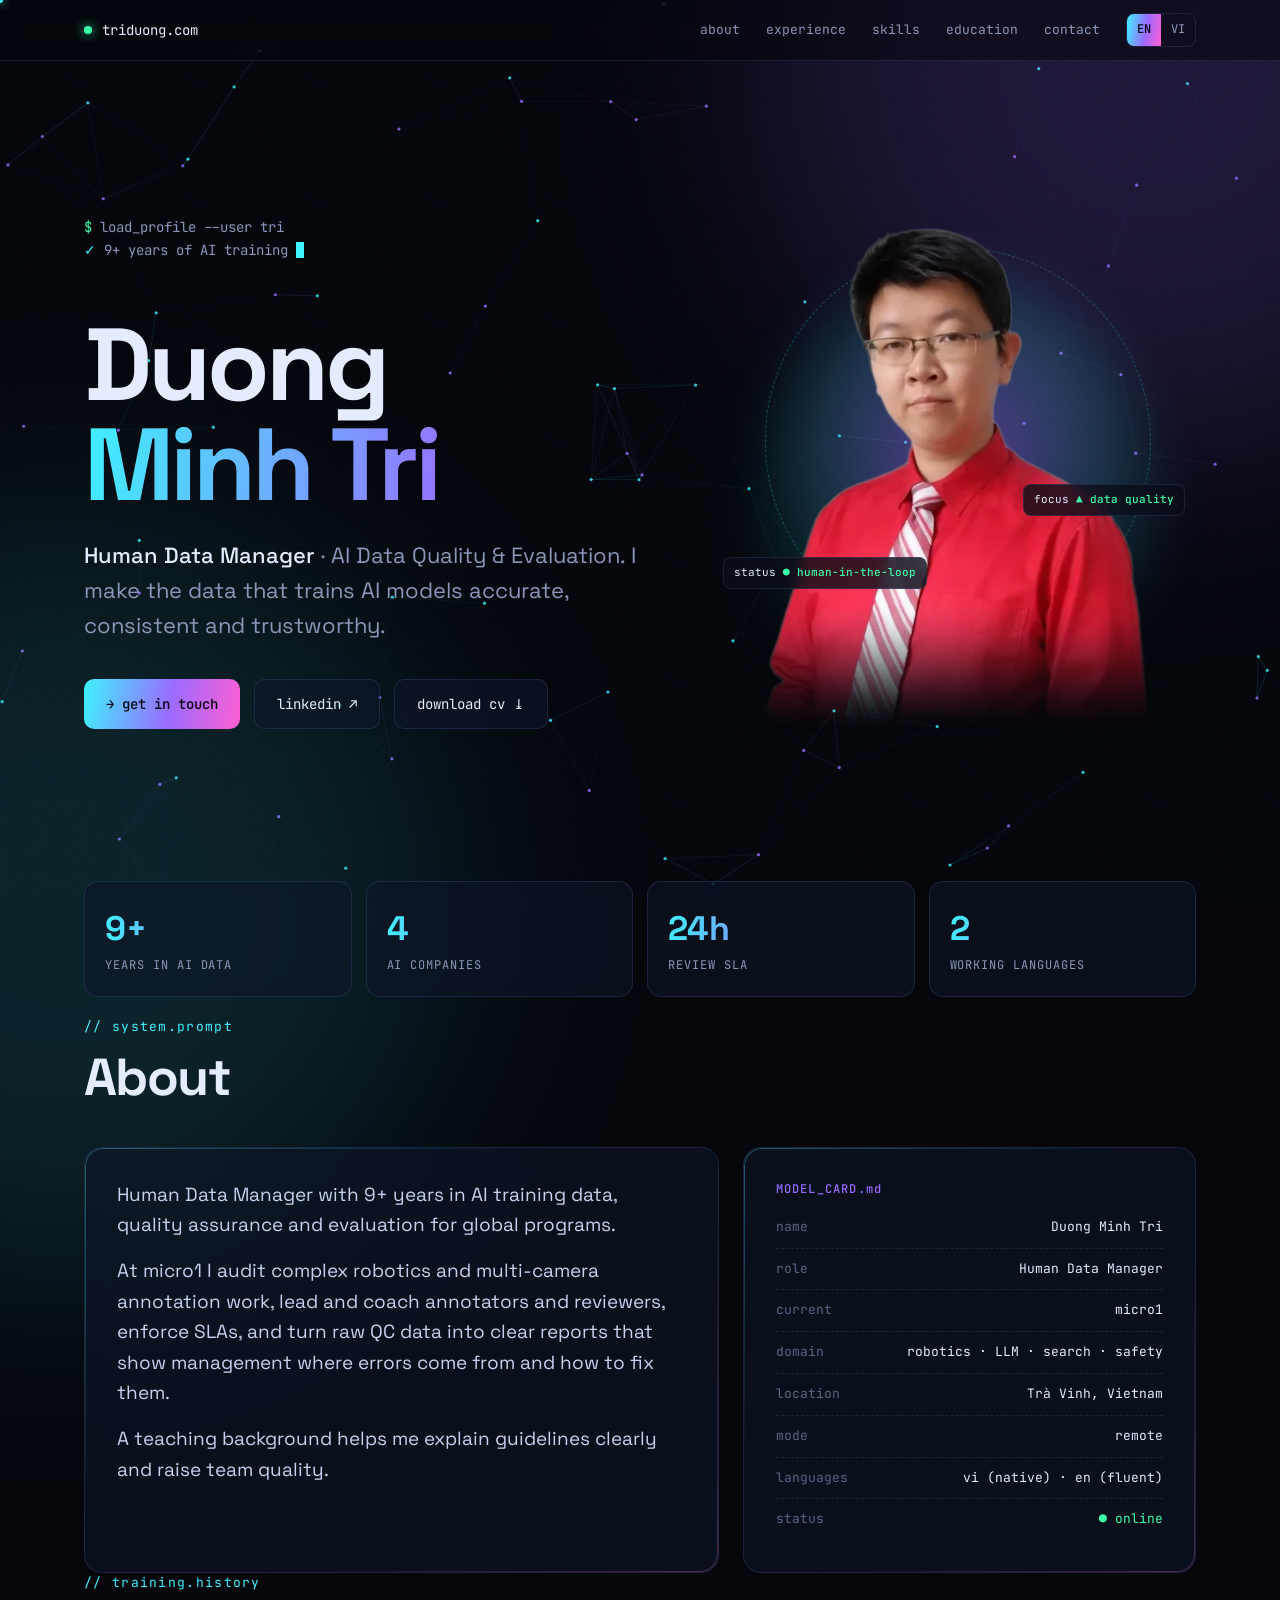
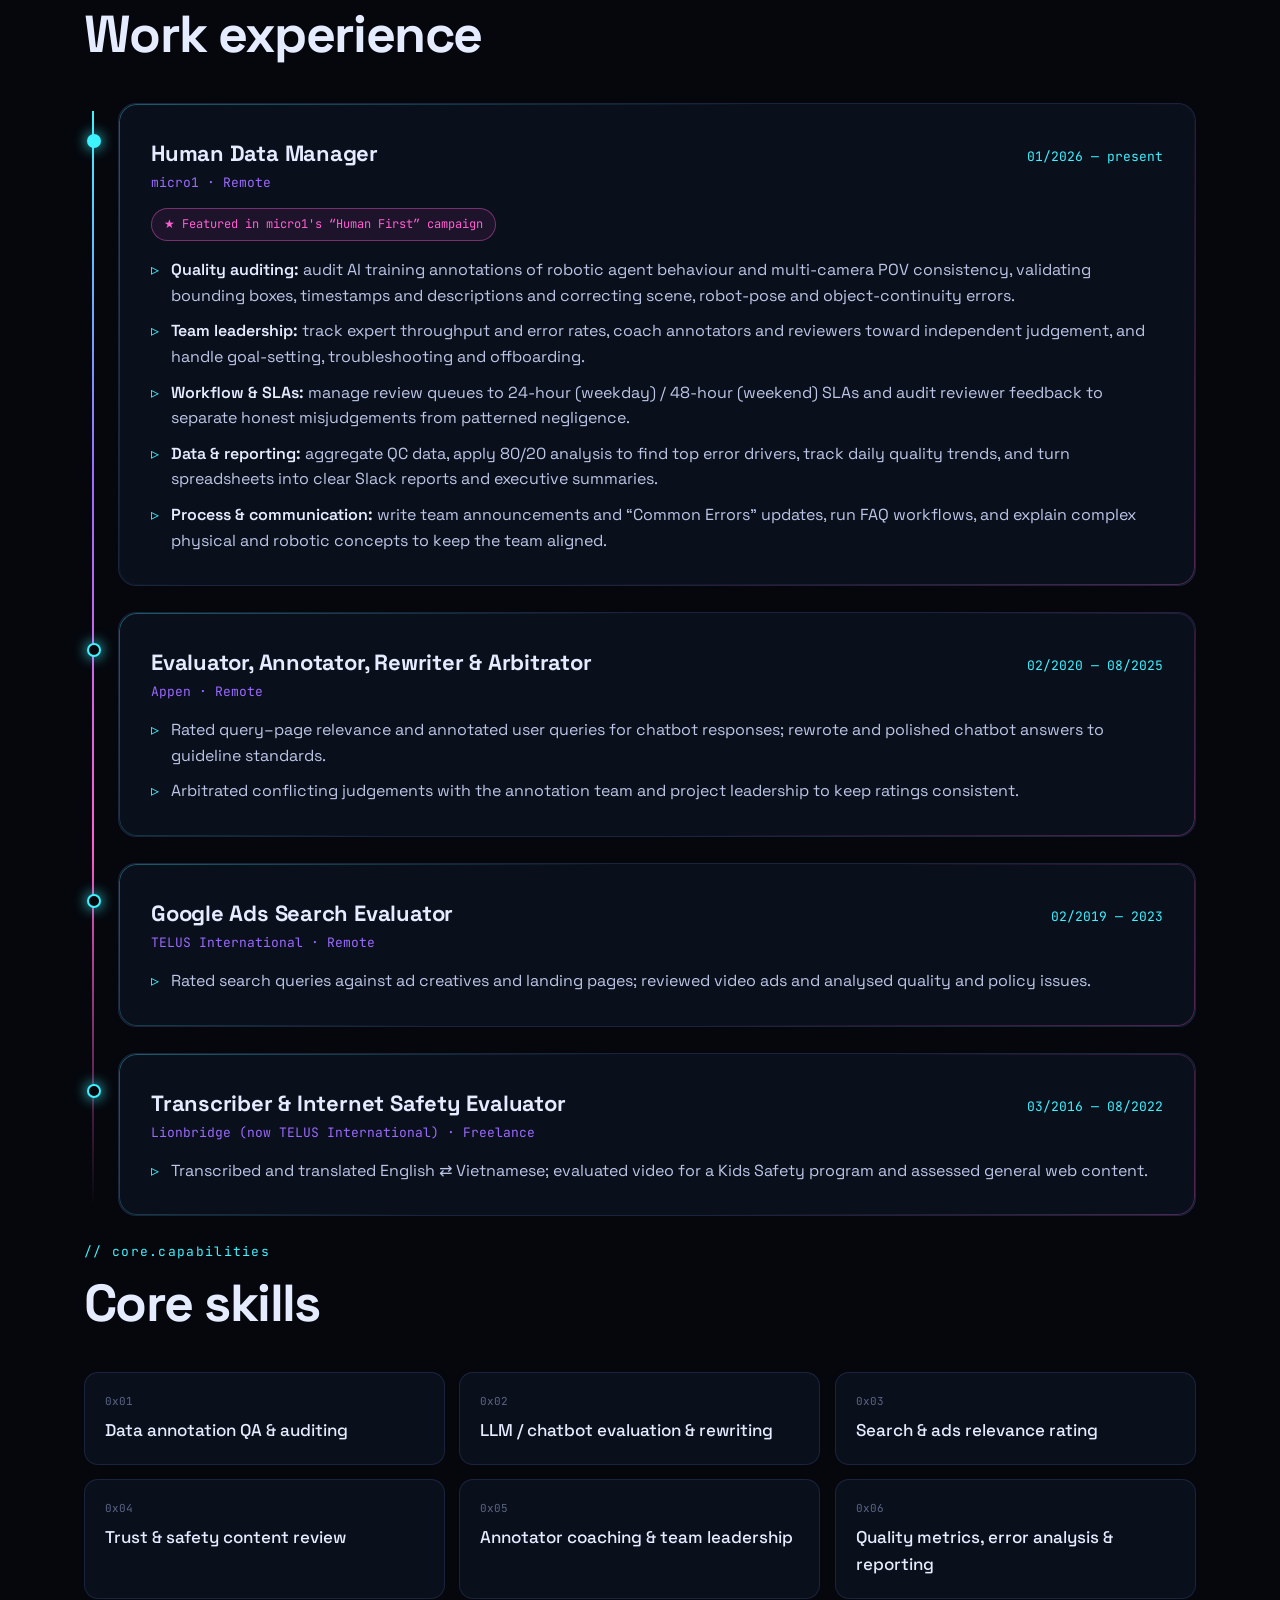
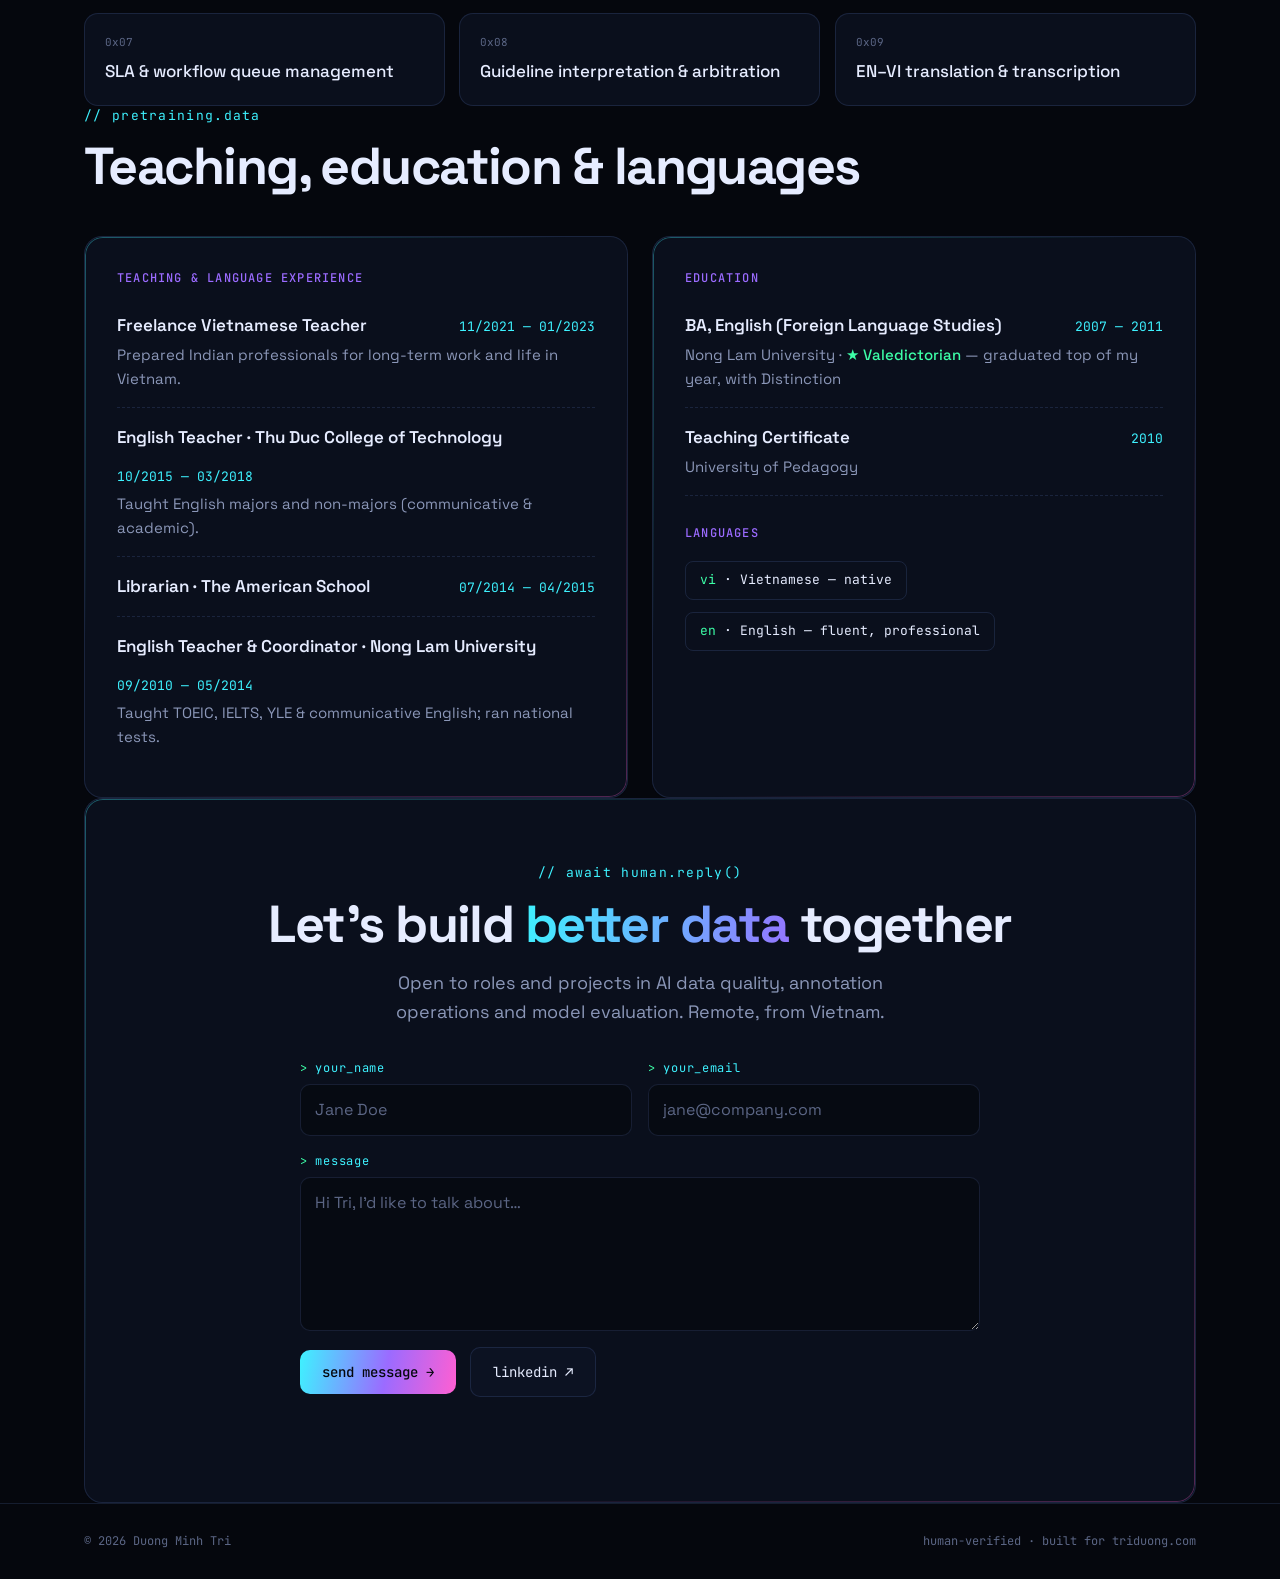
==== commit 906f7e3f: "Smooth head turn: blend neighbouring frames on a canvas Eases toward the nearest frame and cross-fad" ====
--- a/index.html
+++ b/index.html
@@ -86,7 +86,7 @@
 .photo .orbit{position:absolute;left:50%;top:44%;width:92%;aspect-ratio:1;translate:-50% -50%;border-radius:50%;border:1px dashed rgba(62,242,255,.3);animation:spin 40s linear infinite}
 .photo .orbit::after{content:"";position:absolute;top:-5px;left:50%;width:10px;height:10px;border-radius:50%;background:var(--pink);box-shadow:0 0 14px var(--pink)}
 @keyframes spin{to{rotate:360deg}}
-.photo img{position:relative;width:100%;height:100%;object-fit:contain;display:block}
+.photo img,.photo .head-cv{position:relative;width:100%;height:100%;object-fit:contain;display:block}
 .chip{position:absolute;font-family:var(--mono);font-size:11px;padding:6px 10px;border-radius:8px;background:rgba(10,14,26,.8);border:1px solid var(--line);backdrop-filter:blur(8px);white-space:nowrap;transform:translateZ(60px)}
 .chip b{color:var(--green);font-weight:500}
 .chip.c1{right:-4%;top:52%} .chip.c2{left:-6%;top:66%}
@@ -539,15 +539,35 @@
 
 /* ---------- head follows the cursor / finger ----------
    63 AI-generated frames: 9 yaw steps (left→right) x 7 pitch steps (up→down),
-   files /img/head/f_<row>_<col>.webp. Loaded after the page, swapped on move. */
+   files /img/head/f_<row>_<col>.webp. Loaded after the page. Instead of jumping
+   between frames, the 4 nearest frames are blended (bilinear, additive) on a canvas,
+   so the head turns continuously. */
 (function(){
   var COLS=9,ROWS=7,CR=4,RR=3,img=document.querySelector('#photo img'),photo=document.getElementById('photo');
-  var frames=[],loaded=0,ready=false,tx=0,ty=0,cx=0,cy=0,shown='',idle=null;
+  var frames=[],loaded=0,tx=0,ty=0,cx=0,cy=0,lastX=null,lastY=null,idle=null,cv,ctx;
   function load(){
     for(var r=0;r<ROWS;r++)for(var c=0;c<COLS;c++){(function(r,c){var im=new Image();im.decoding='async';
-      im.onload=function(){if(++loaded===ROWS*COLS){ready=true;img.src=frames[RR][CR].src;tick();}};
+      im.onload=function(){if(++loaded===ROWS*COLS)begin();};
       im.src='/img/head/f_'+r+'_'+c+'.webp';(frames[r]=frames[r]||[])[c]=im;})(r,c);}
   }
+  function begin(){
+    var f=frames[RR][CR];cv=document.createElement('canvas');cv.width=f.naturalWidth;cv.height=f.naturalHeight;
+    cv.className='head-cv';cv.setAttribute('role','img');cv.setAttribute('aria-label',img.alt);
+    ctx=cv.getContext('2d');img.parentNode.insertBefore(cv,img);draw();img.style.display='none';
+    requestAnimationFrame(tick);
+  }
+  function draw(){
+    // continuous grid position
+    var gx=(cx+1)/2*(COLS-1),gy=(cy+1)/2*(ROWS-1),c0=Math.floor(gx),r0=Math.floor(gy);
+    c0=Math.min(c0,COLS-2);r0=Math.min(r0,ROWS-2);
+    // smoothstep keeps each frame crisp for longer and makes the cross-fade short
+    var fx=ss(gx-c0),fy=ss(gy-r0);
+    ctx.globalCompositeOperation='source-over';ctx.globalAlpha=1;ctx.clearRect(0,0,cv.width,cv.height);
+    ctx.globalCompositeOperation='lighter';  // adds premultiplied pixels -> exact weighted blend
+    var q=[[r0,c0,(1-fx)*(1-fy)],[r0,c0+1,fx*(1-fy)],[r0+1,c0,(1-fx)*fy],[r0+1,c0+1,fx*fy]];
+    for(var i=0;i<4;i++){if(q[i][2]<0.004)continue;ctx.globalAlpha=q[i][2];ctx.drawImage(frames[q[i][0]][q[i][1]],0,0);}
+  }
+  function ss(t){t=Math.max(0,Math.min(1,(t-.2)/.6));return t*t*(3-2*t)}
   function aim(x,y){
     var b=photo.getBoundingClientRect(),hx=b.left+b.width*.5,hy=b.top+b.height*.25;  // roughly the face
     // scale by the space on each side of the face, so every screen edge reaches the full turn
@@ -558,9 +578,11 @@
   }
   function home(delay){clearTimeout(idle);idle=setTimeout(function(){tx=0;ty=0},delay)}
   function tick(){
-    cx+=(tx-cx)*(reduce?1:.18);cy+=(ty-cy)*(reduce?1:.18);
-    var c=Math.round((cx+1)/2*(COLS-1)),r=Math.round((cy+1)/2*(ROWS-1)),key=r+'_'+c;
-    if(key!==shown){shown=key;img.src=frames[r][c].src;}
+    // aim at the nearest real frame so the head always comes to rest on a sharp image
+    var qx=Math.round((tx+1)/2*(COLS-1))/(COLS-1)*2-1,qy=Math.round((ty+1)/2*(ROWS-1))/(ROWS-1)*2-1;
+    var k=reduce?1:.14;cx+=(qx-cx)*k;cy+=(qy-cy)*k;   // smooth easing between frames
+    if(Math.abs(qx-cx)<.002)cx=qx;if(Math.abs(qy-cy)<.002)cy=qy;
+    if(lastX===null||Math.abs(cx-lastX)>.0015||Math.abs(cy-lastY)>.0015){lastX=cx;lastY=cy;draw();}
     requestAnimationFrame(tick);
   }
   addEventListener('pointermove',function(e){if(e.pointerType==='touch')return;aim(e.clientX,e.clientY)},{passive:true});
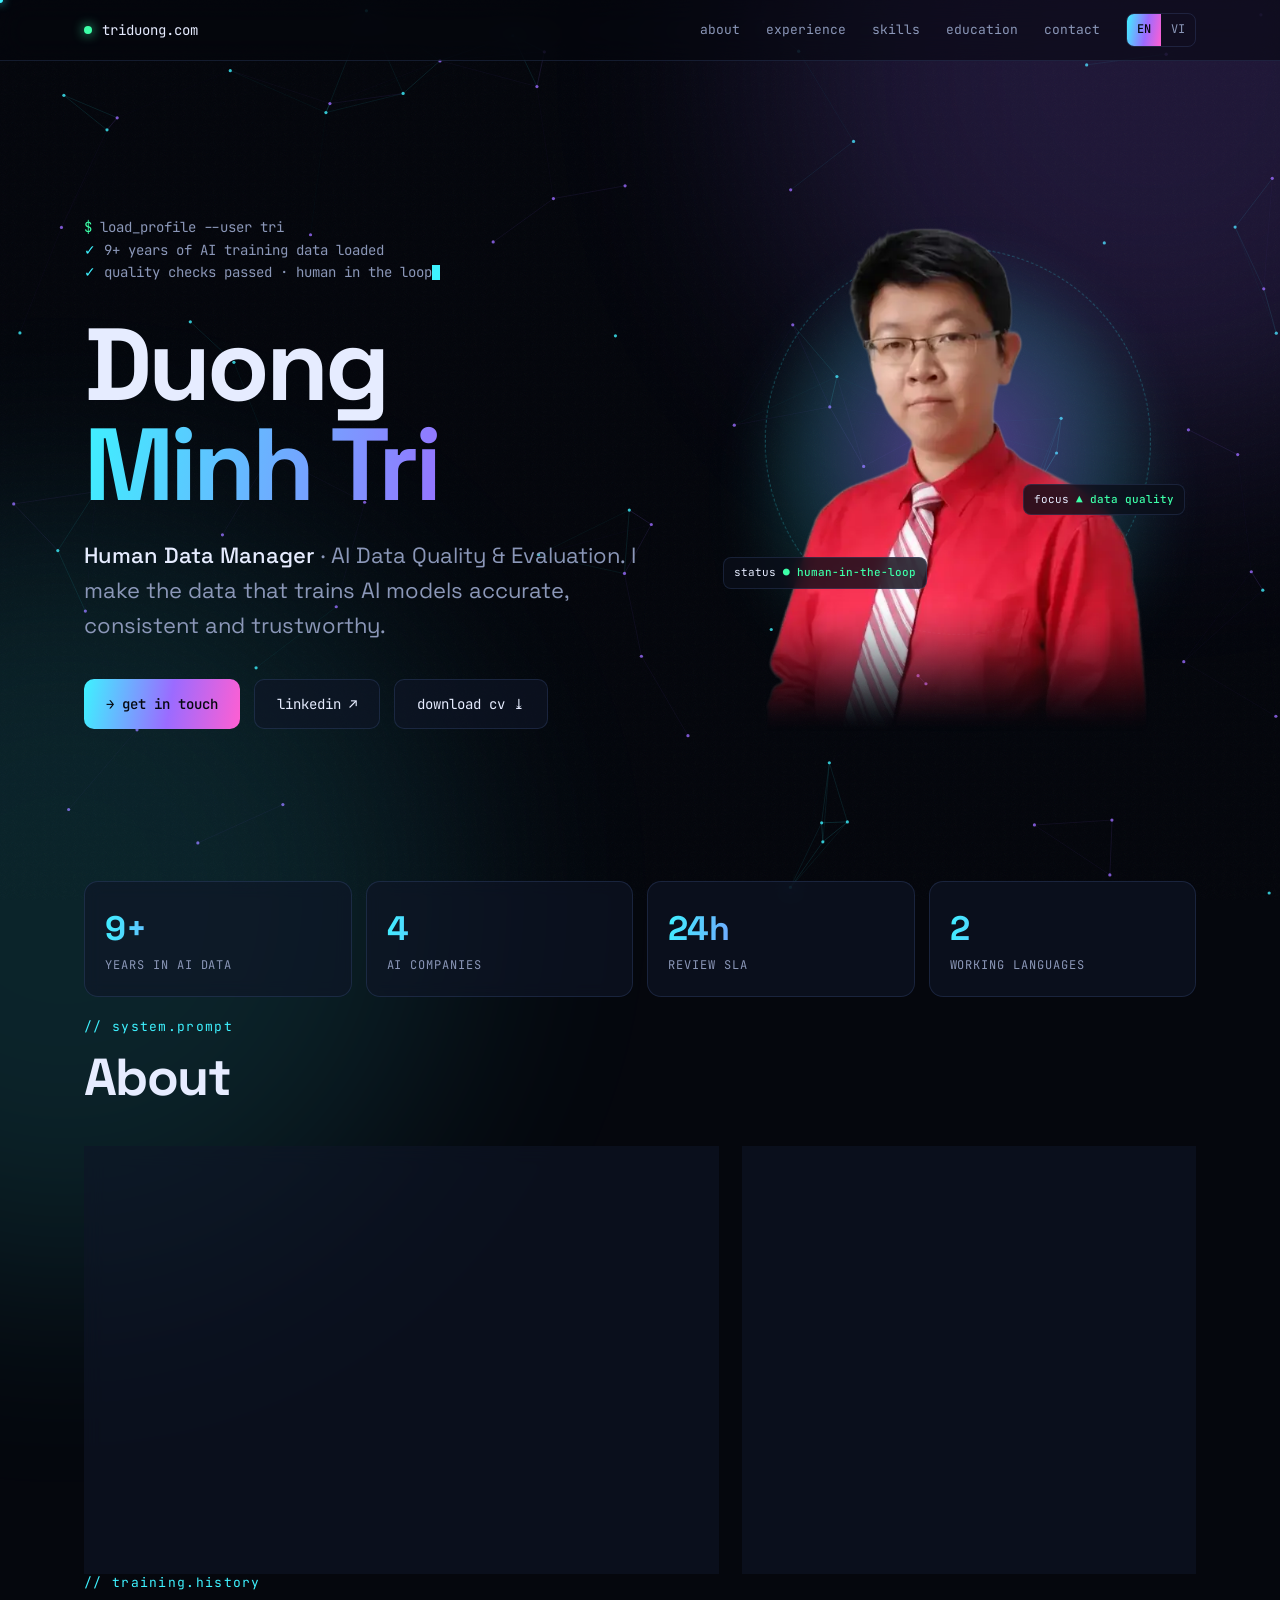
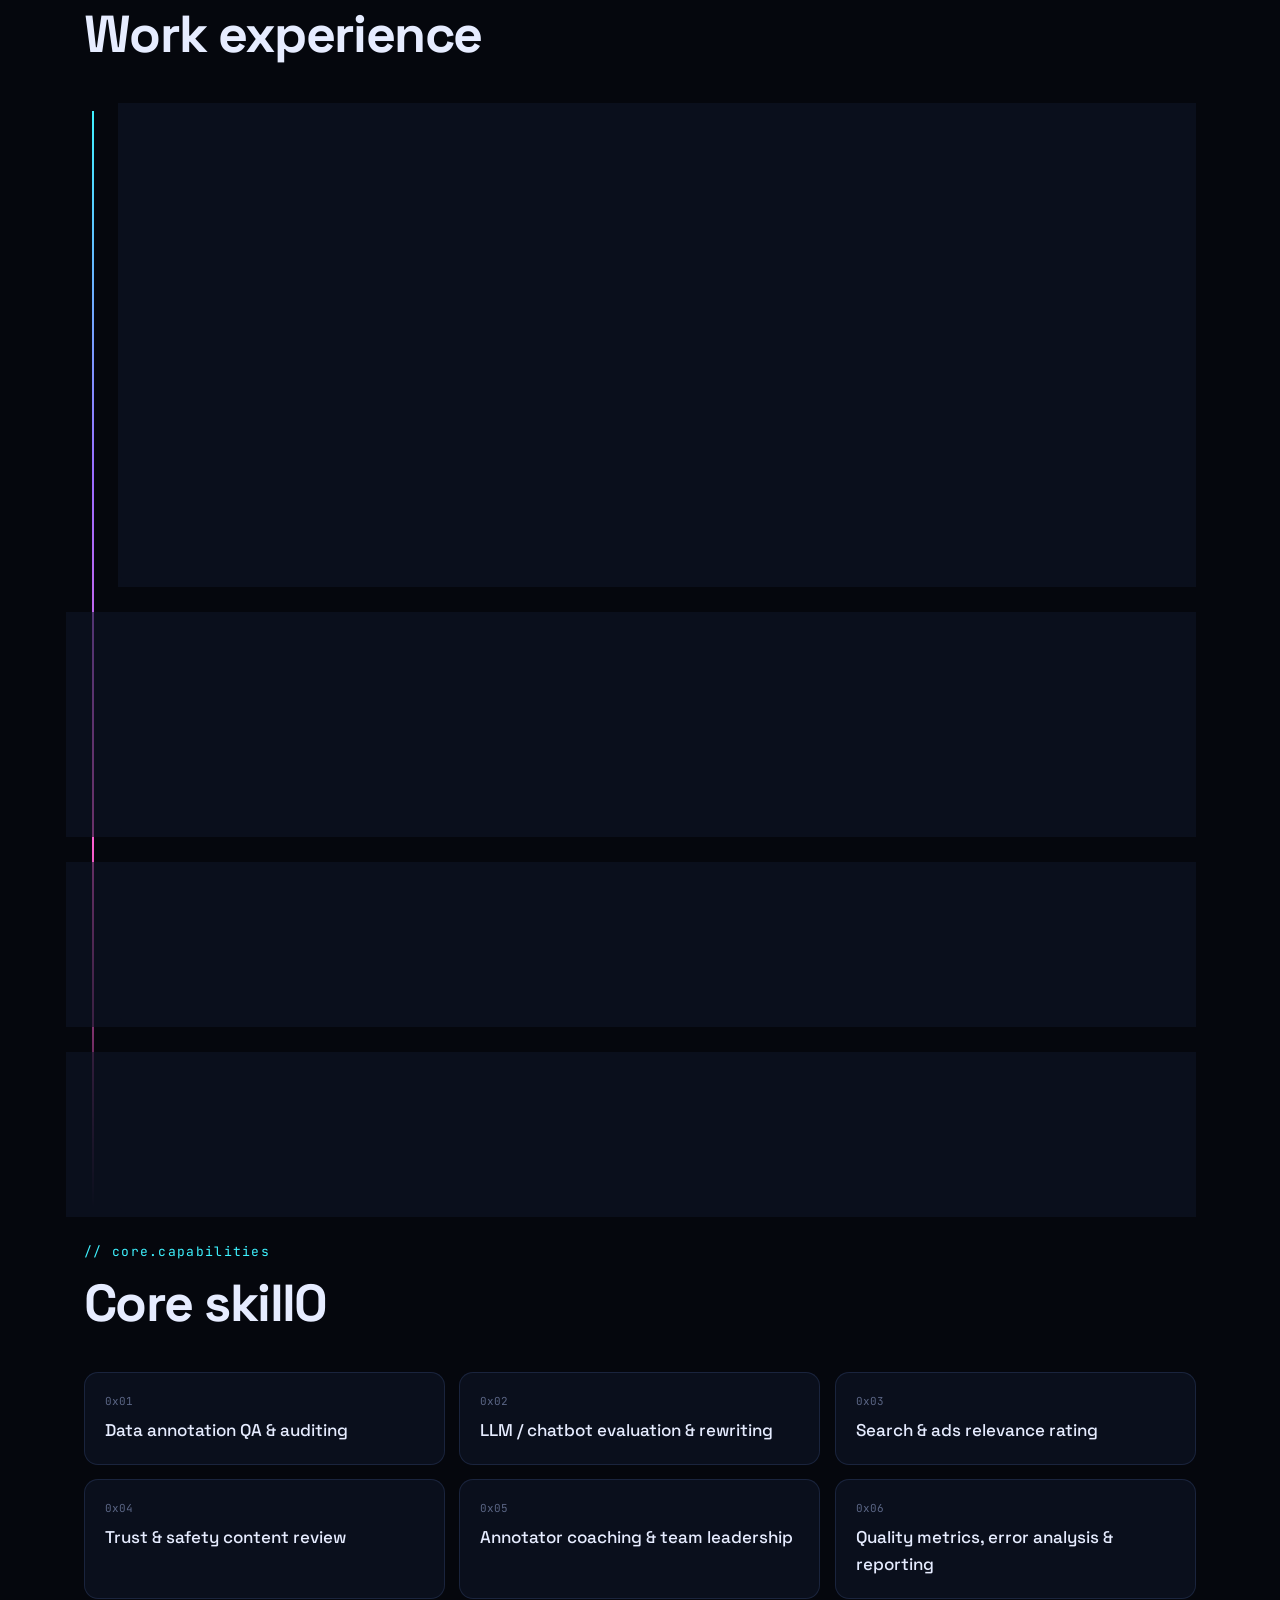
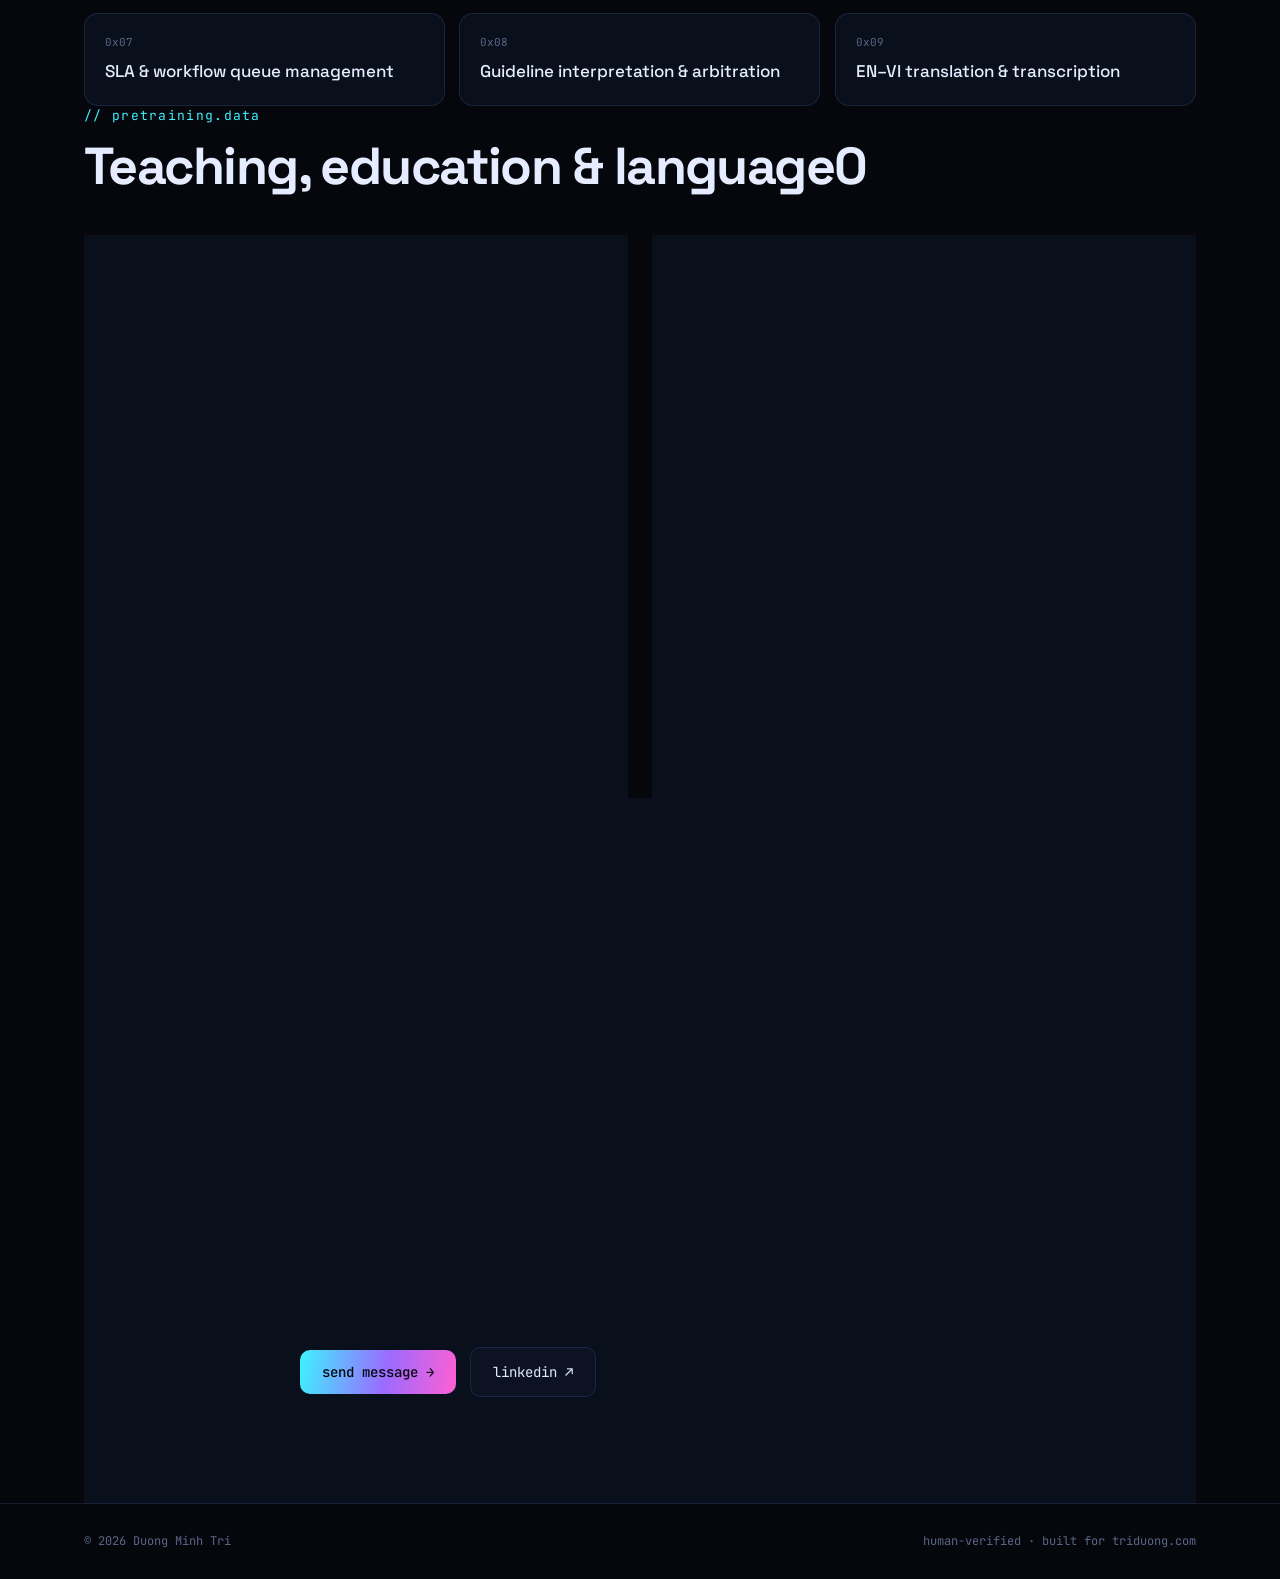
==== commit bc67913b: "Denser head-turn set (13x9) with eyes looking up correctly Regenerated frames with the vertical gaze" ====
--- a/index.html
+++ b/index.html
@@ -538,12 +538,12 @@
 }
 
 /* ---------- head follows the cursor / finger ----------
-   63 AI-generated frames: 9 yaw steps (left→right) x 7 pitch steps (up→down),
+   117 AI-generated frames: 13 yaw steps (left→right) x 9 pitch steps (up→down),
    files /img/head/f_<row>_<col>.webp. Loaded after the page. Instead of jumping
    between frames, the 4 nearest frames are blended (bilinear, additive) on a canvas,
    so the head turns continuously. */
 (function(){
-  var COLS=9,ROWS=7,CR=4,RR=3,img=document.querySelector('#photo img'),photo=document.getElementById('photo');
+  var COLS=13,ROWS=9,CR=6,RR=4,img=document.querySelector('#photo img'),photo=document.getElementById('photo');
   var frames=[],loaded=0,tx=0,ty=0,cx=0,cy=0,lastX=null,lastY=null,idle=null,cv,ctx;
   function load(){
     for(var r=0;r<ROWS;r++)for(var c=0;c<COLS;c++){(function(r,c){var im=new Image();im.decoding='async';
@@ -592,7 +592,7 @@
   addEventListener('touchmove',function(e){var t=e.touches[0];aim(t.clientX,t.clientY)},{passive:true});
   addEventListener('touchend',function(){home(1200)},{passive:true});
   // only start if the frames are deployed (one cheap probe first)
-  function start(){fetch('/img/head/f_3_4.webp',{method:'HEAD'}).then(function(r){if(r.ok)load()}).catch(function(){})}
+  function start(){fetch('/img/head/f_4_6.webp',{method:'HEAD'}).then(function(r){if(r.ok)load()}).catch(function(){})}
   if(document.readyState==='complete')setTimeout(start,300);else addEventListener('load',function(){setTimeout(start,300)});
 })();
 
